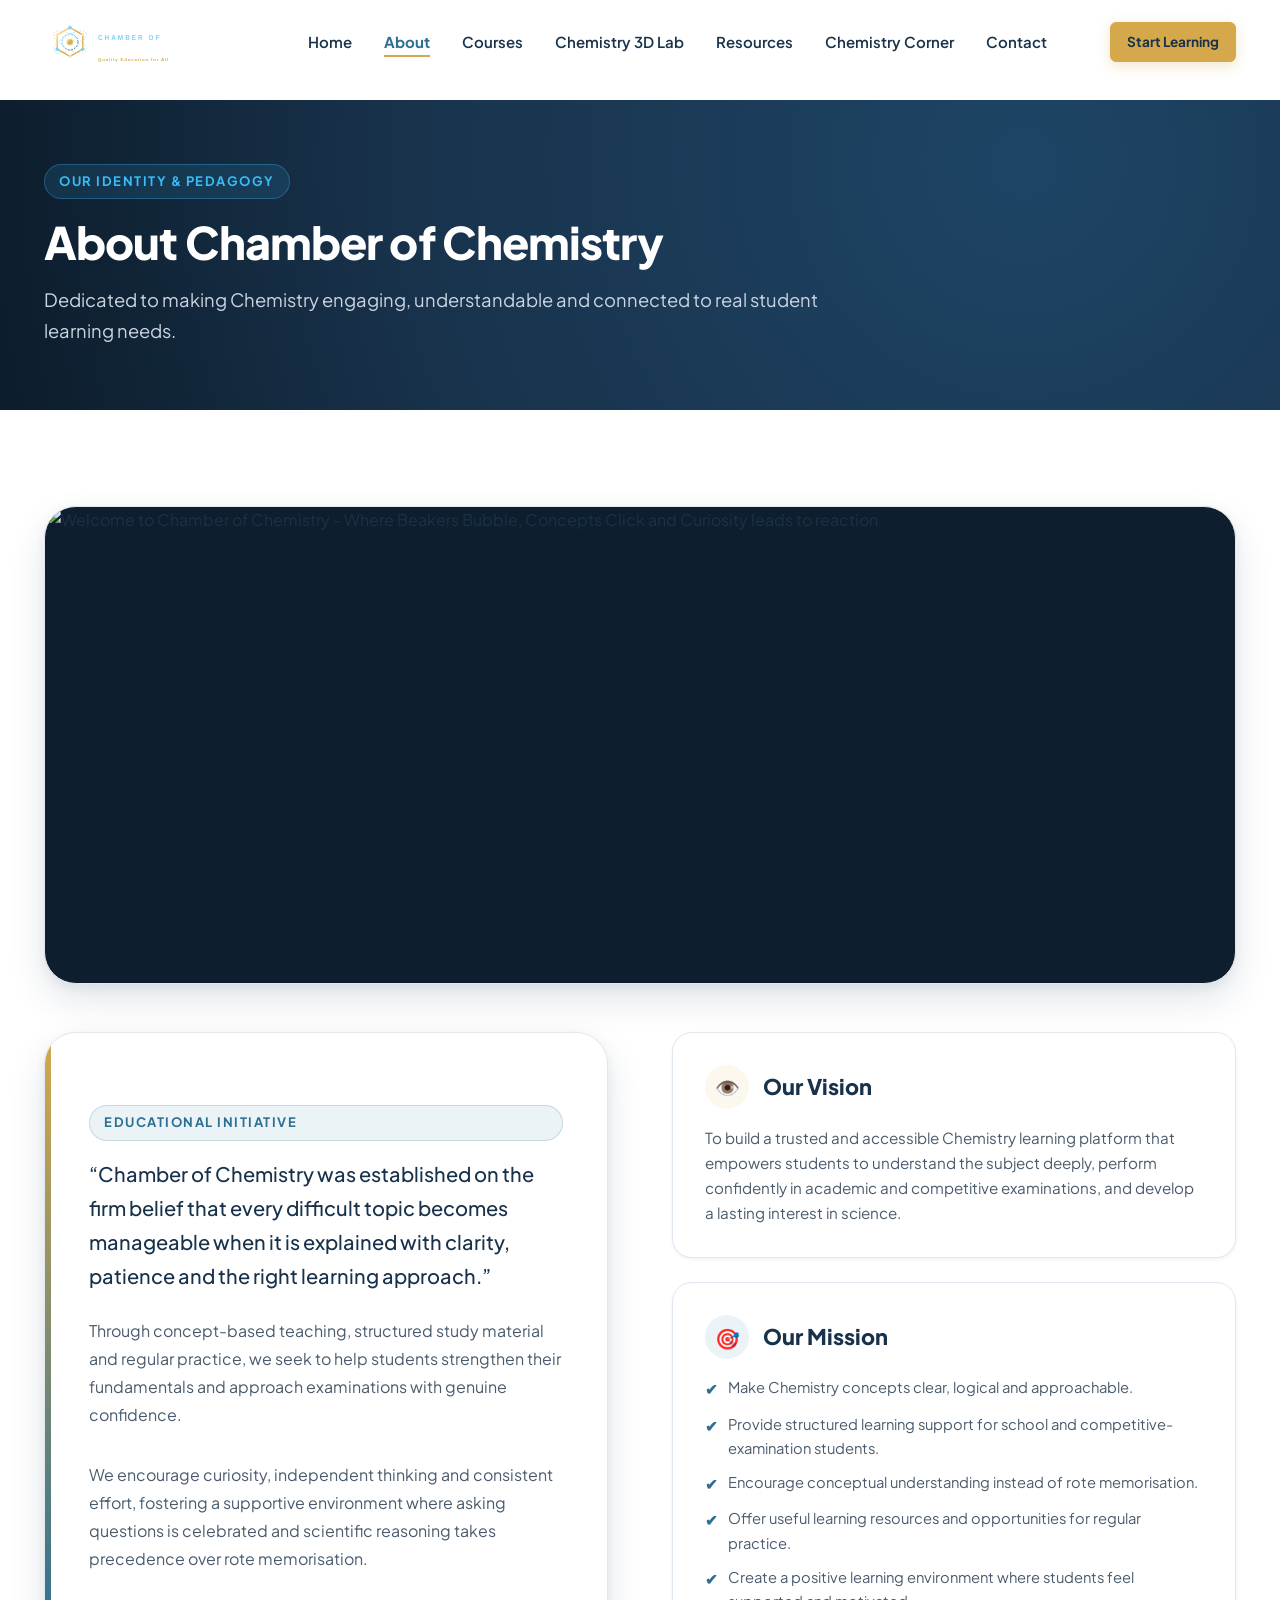
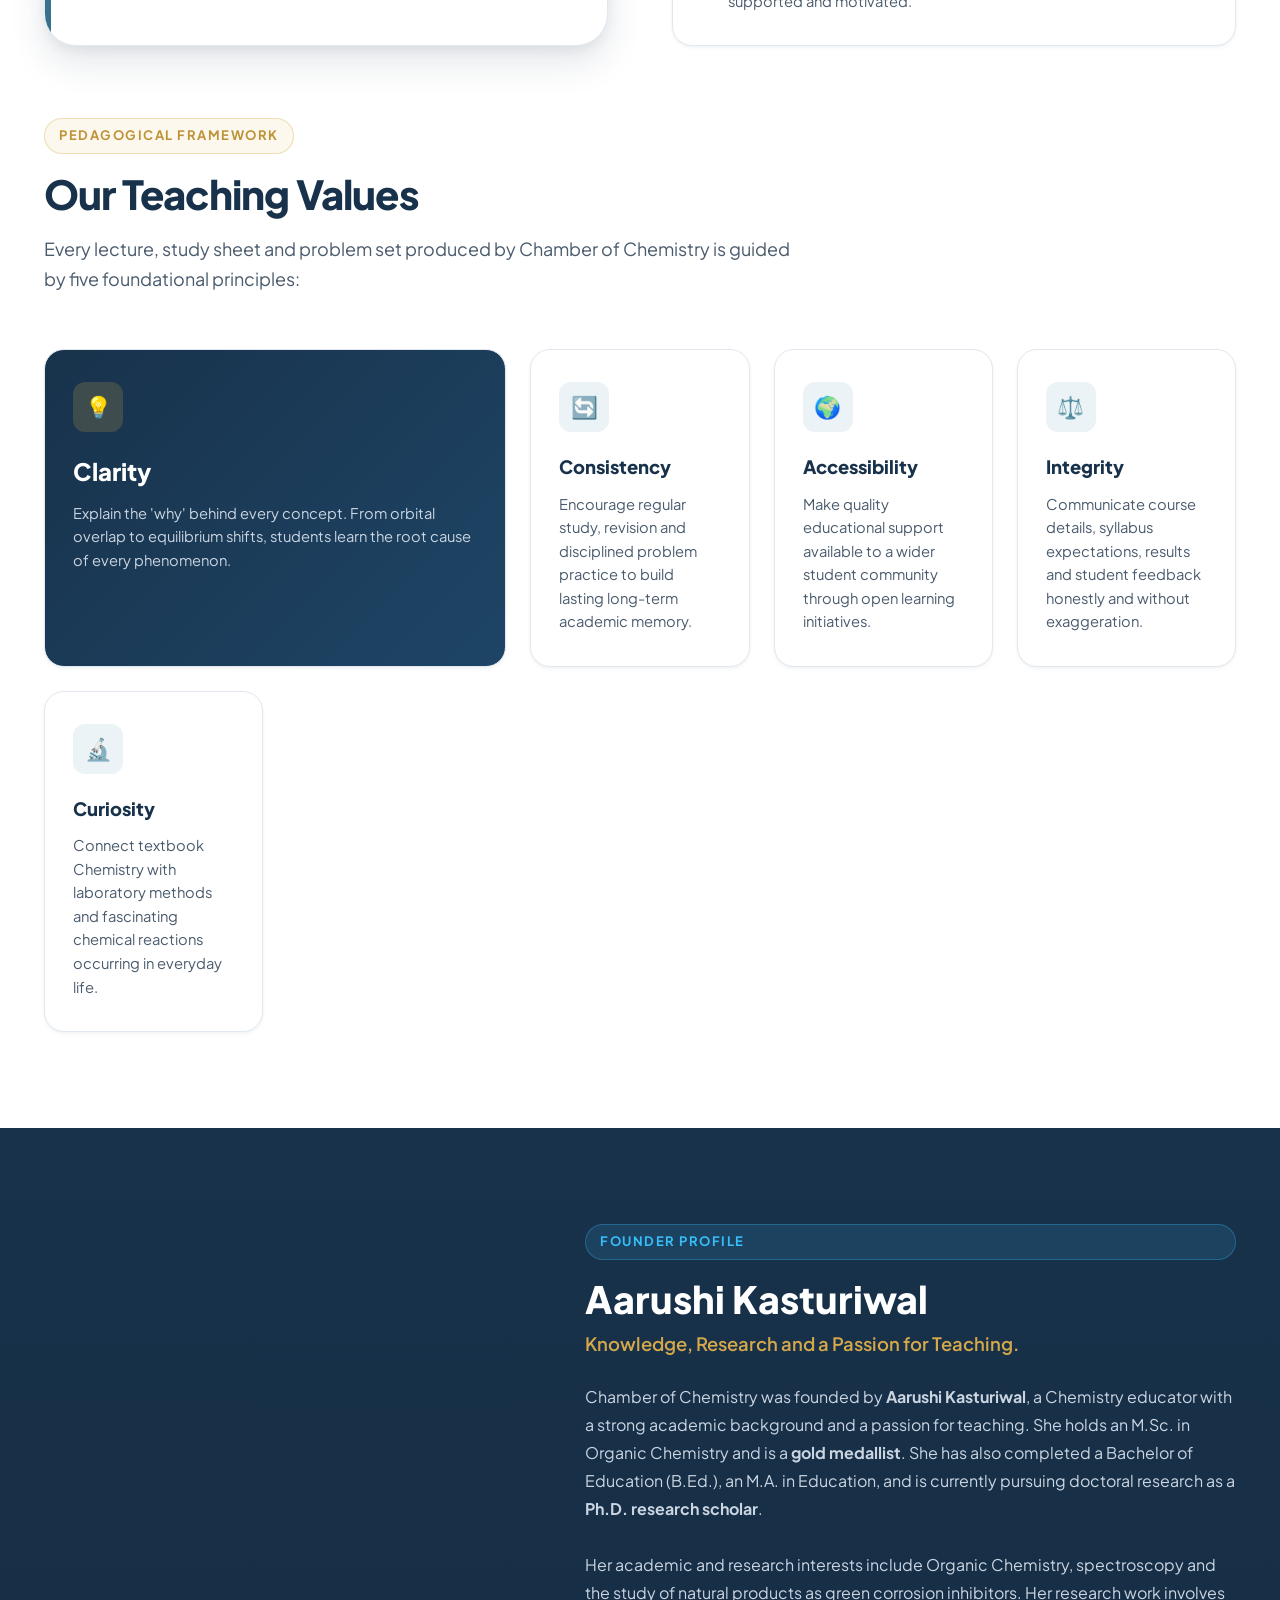
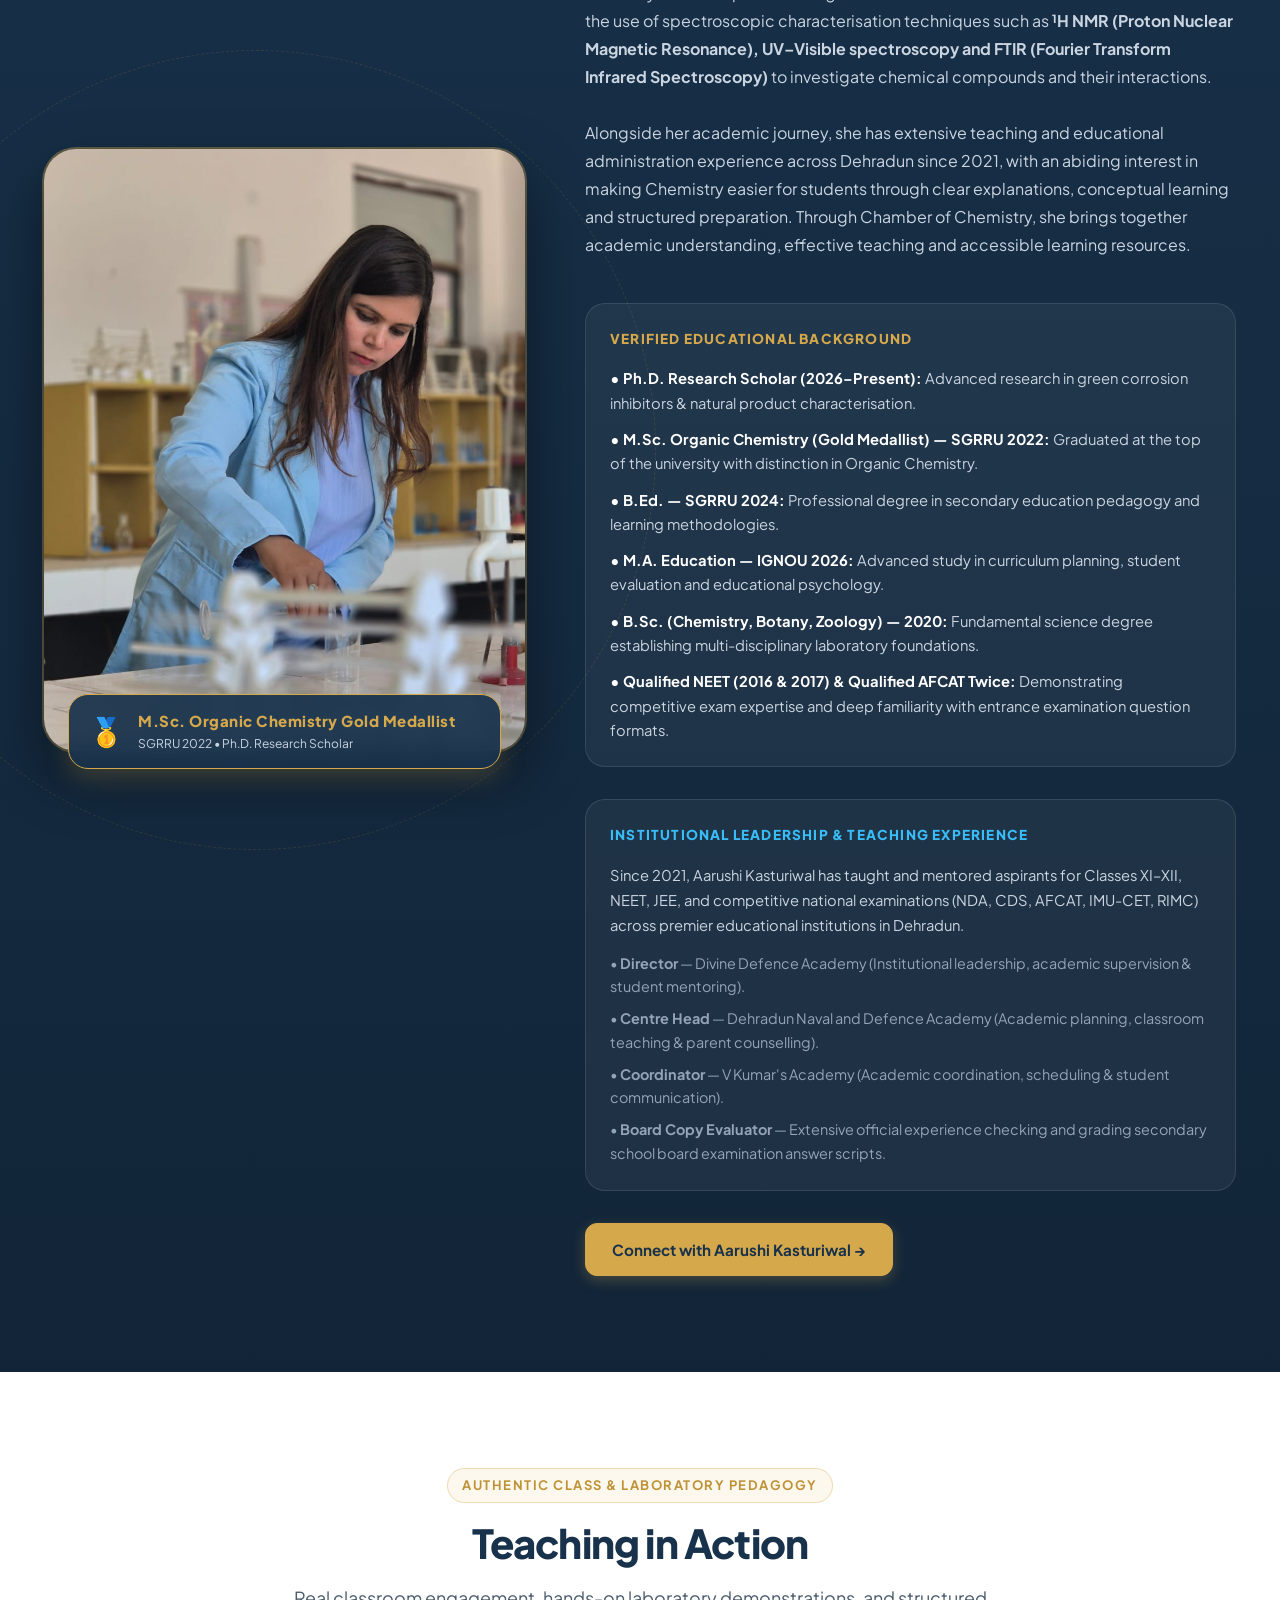
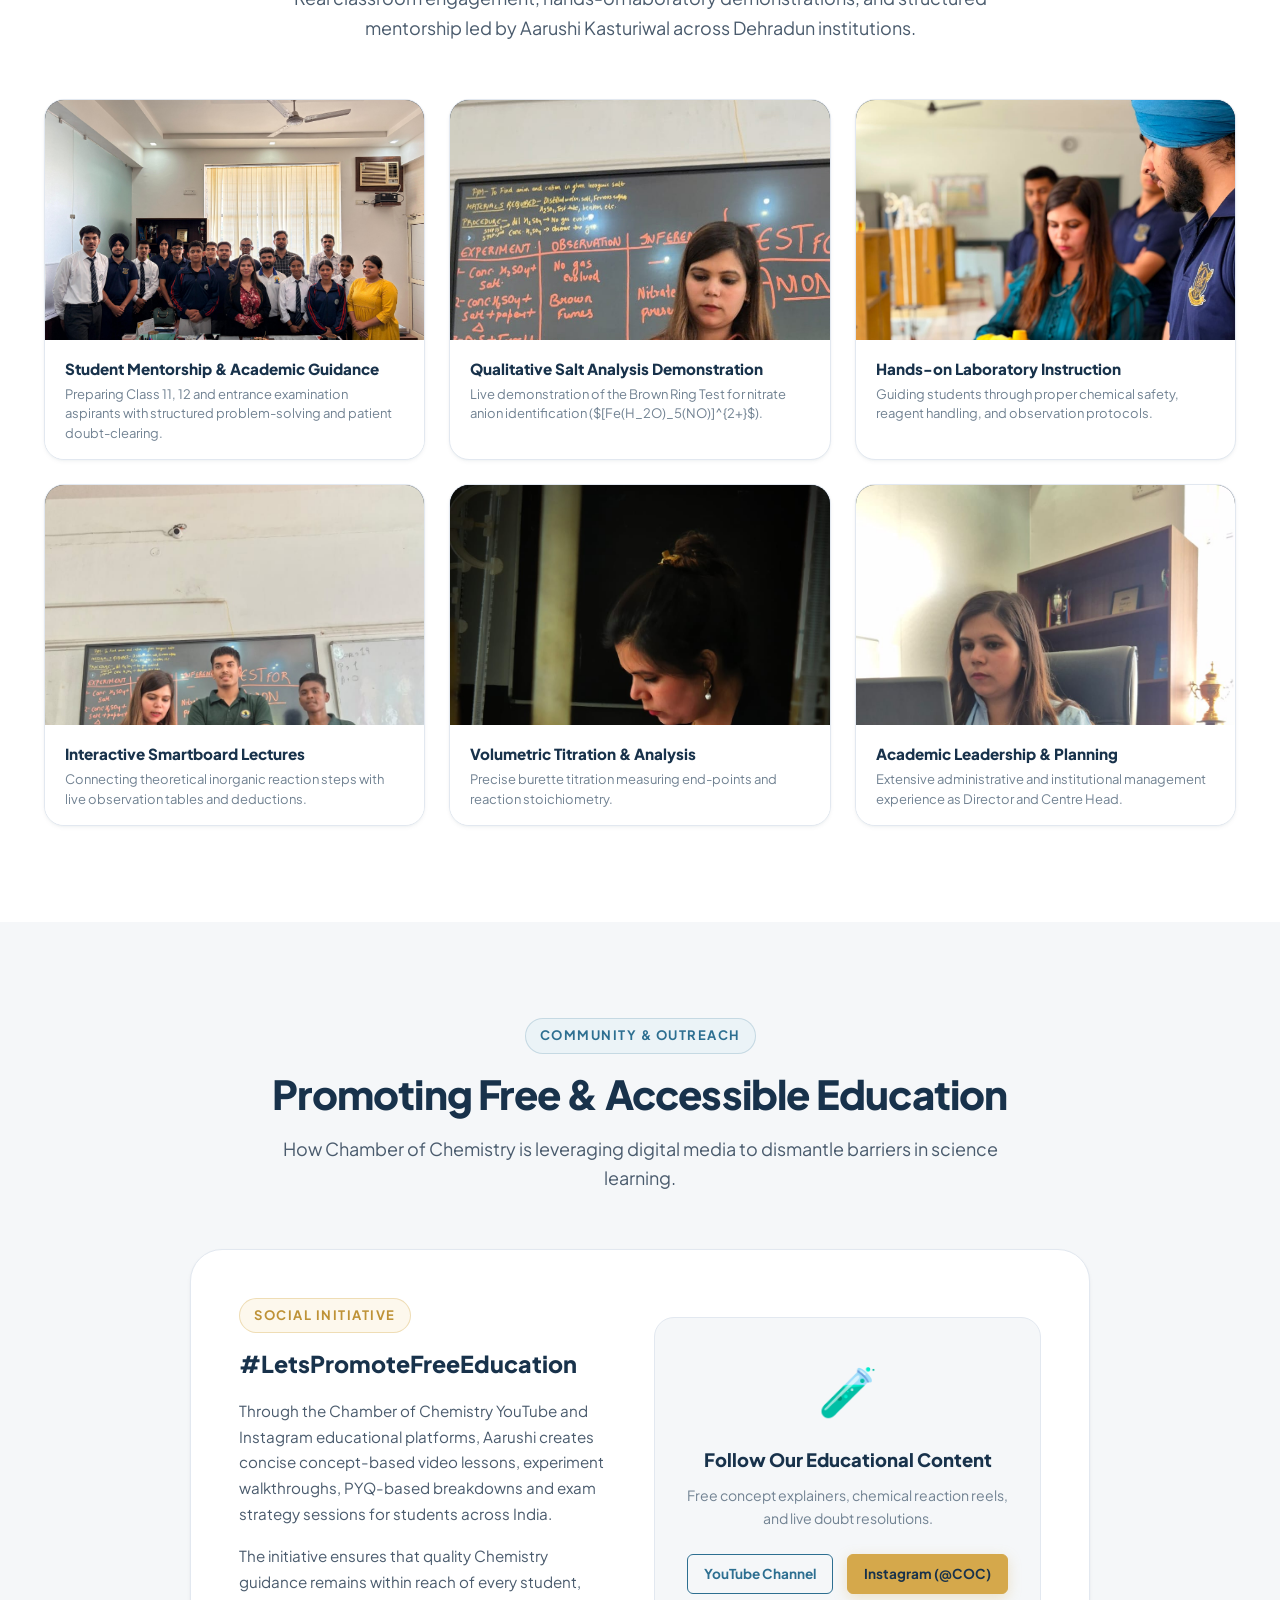
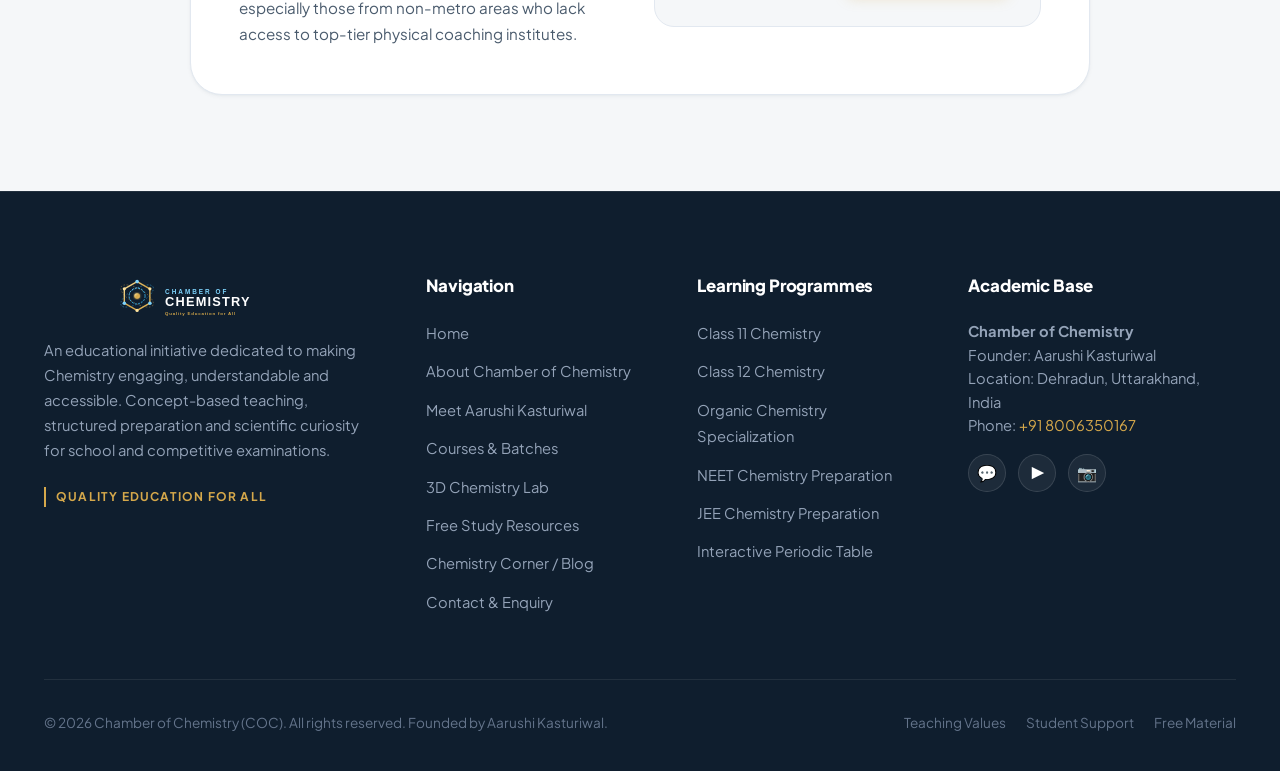
==== about.html @ 2be26e40 "Chamber of Chemistry" ====
<!DOCTYPE html>
<html lang="en">
<head>
  <meta charset="UTF-8" />
  <meta name="viewport" content="width=device-width, initial-scale=1.0" />
  
  <!-- SEO Primary Meta Tags -->
  <title>About Chamber of Chemistry &amp; Founder Aarushi Kasturiwal | Educational Mission</title>
  <meta name="title" content="About Chamber of Chemistry &amp; Founder Aarushi Kasturiwal | Educational Mission" />
  <meta name="description" content="Learn about Chamber of Chemistry, our educational mission, teaching values, and founder Aarushi Kasturiwal — M.Sc. Organic Chemistry Gold Medallist, B.Ed., and Ph.D. Research Scholar." />
  <meta name="keywords" content="About Chamber of Chemistry, Aarushi Kasturiwal, Chemistry Educator Dehradun, Gold Medallist Chemistry, Ph.D. Chemistry Researcher, Quality Education for All" />
  <meta name="author" content="Aarushi Kasturiwal, Chamber of Chemistry" />
  <link rel="canonical" href="https://chamberofchemistry.com/about.html" />

  <!-- Open Graph -->
  <meta property="og:type" content="article" />
  <meta property="og:url" content="https://chamberofchemistry.com/about.html" />
  <meta property="og:title" content="About Chamber of Chemistry &amp; Aarushi Kasturiwal" />
  <meta property="og:description" content="Discover the mission, teaching philosophy, and verified academic journey of Aarushi Kasturiwal." />
  <meta property="og:image" content="https://chamberofchemistry.com/assets/images/logo.svg" />

  <!-- Favicon -->
  <link rel="icon" type="image/svg+xml" href="assets/images/favicon.svg" />

  <!-- Stylesheets -->
  <link rel="stylesheet" href="css/style.css" />
  <link rel="stylesheet" href="css/responsive.css" />

  <!-- Structured Data Schema: Person & EducationalOrganization -->
  <script type="application/ld+json">
  {
    "@context": "https://schema.org",
    "@type": "Person",
    "name": "Aarushi Kasturiwal",
    "jobTitle": "Founder & Chemistry Educator",
    "worksFor": {
      "@type": "EducationalOrganization",
      "name": "Chamber of Chemistry"
    },
    "alumniOf": [
      {
        "@type": "CollegeOrUniversity",
        "name": "Shri Guru Ram Rai University (SGRRU)",
        "award": "Gold Medalist - M.Sc. Organic Chemistry (2022)"
      },
      {
        "@type": "CollegeOrUniversity",
        "name": "Indira Gandhi National Open University (IGNOU)",
        "award": "M.A. Education (2026)"
      }
    ],
    "hasCredential": [
      {
        "@type": "EducationalOccupationalCredential",
        "credentialCategory": "Master of Science in Organic Chemistry",
        "recognizedBy": "SGRRU"
      },
      {
        "@type": "EducationalOccupationalCredential",
        "credentialCategory": "Bachelor of Education (B.Ed.)",
        "recognizedBy": "SGRRU"
      }
    ]
  }
  </script>
</head>
<body>

  <!-- ==========================================================================
       Navigation Bar
       ========================================================================== -->
  <header class="site-header dark-mode-header scrolled" id="main-header">
    <div class="container">
      <nav class="navbar" aria-label="Main Navigation">
        <a href="index.html" class="nav-brand" aria-label="Chamber of Chemistry Home">
          <img src="assets/images/logo-light.svg" alt="Chamber of Chemistry Logo" class="nav-logo" />
        </a>

        <ul class="nav-menu" id="nav-links">
          <li><a href="index.html" class="nav-link">Home</a></li>
          <li><a href="about.html" class="nav-link active">About</a></li>
          <li><a href="courses.html" class="nav-link">Courses</a></li>
          <li><a href="chemistry-experience.html" class="nav-link">Chemistry 3D Lab</a></li>
          <li><a href="resources.html" class="nav-link">Resources</a></li>
          <li><a href="blog.html" class="nav-link">Chemistry Corner</a></li>
          <li><a href="contact.html" class="nav-link">Contact</a></li>
        </ul>

        <div class="nav-actions">
          <a href="courses.html" class="btn btn-primary btn-sm">Start Learning</a>
        </div>

        <button class="mobile-toggle" aria-label="Toggle navigation menu" aria-expanded="false">
          <span></span>
          <span></span>
          <span></span>
        </button>
      </nav>
    </div>
  </header>

  <!-- ==========================================================================
       About Header Banner
       ========================================================================== -->
  <main style="padding-top: 100px;">
    <section class="section-tight bg-navy" style="background: radial-gradient(circle at 80% 20%, #1e4566 0%, #18324B 60%, #0c1c2b 100%);">
      <div class="container">
        <div style="max-width: 800px;">
          <span class="badge-tag navy-mode">Our Identity &amp; Pedagogy</span>
          <h1 class="section-title" style="color: #FFFFFF; font-size: 2.8rem; margin-bottom: 16px;">
            About Chamber of Chemistry
          </h1>
          <p class="section-subtitle" style="color: #CBD5E1; font-size: 1.15rem;">
            Dedicated to making Chemistry engaging, understandable and connected to real student learning needs.
          </p>
        </div>
      </div>
    </section>

    <!-- ==========================================================================
         Vision, Mission & Purpose
         ========================================================================== -->
    <section class="section">
      <div class="container">
        <!-- Official Laboratory Brand Banner -->
        <div class="brand-visual-banner">
          <img 
            src="assets/images/coc-lab-welcome-clean.jpg" 
            alt="Welcome to Chamber of Chemistry - Where Beakers Bubble, Concepts Click and Curiosity leads to reaction" 
            width="1200" 
            height="480" 
            loading="lazy" 
          />
        </div>

        <div class="about-intro-grid" style="align-items: stretch; margin-bottom: 72px;">
          <!-- Left Column: Brand Vision & Editorial Statement -->
          <div class="intro-quote-card" style="display: flex; flex-direction: column; justify-content: center;">
            <span class="badge-tag" style="margin-bottom: 16px;">Educational Initiative</span>
            <p class="brand-lead-text">
              “Chamber of Chemistry was established on the firm belief that every difficult topic becomes manageable when it is explained with clarity, patience and the right learning approach.”
            </p>
            <p class="brand-body-text">
              Through concept-based teaching, structured study material and regular practice, we seek to help students strengthen their fundamentals and approach examinations with genuine confidence.
            </p>
            <p class="brand-body-text" style="margin-bottom: 0;">
              We encourage curiosity, independent thinking and consistent effort, fostering a supportive environment where asking questions is celebrated and scientific reasoning takes precedence over rote memorisation.
            </p>
          </div>

          <!-- Right Column: Vision & Mission Cards -->
          <div class="mission-vision-wrapper">
            <div class="editorial-card gold-theme">
              <div class="editorial-card-header">
                <div class="card-icon-round">👁️</div>
                <h3>Our Vision</h3>
              </div>
              <p>
                To build a trusted and accessible Chemistry learning platform that empowers students to understand the subject deeply, perform confidently in academic and competitive examinations, and develop a lasting interest in science.
              </p>
            </div>

            <div class="editorial-card">
              <div class="editorial-card-header">
                <div class="card-icon-round">🎯</div>
                <h3>Our Mission</h3>
              </div>
              <ul class="mission-list">
                <li><span class="check-bullet">✔</span> Make Chemistry concepts clear, logical and approachable.</li>
                <li><span class="check-bullet">✔</span> Provide structured learning support for school and competitive-examination students.</li>
                <li><span class="check-bullet">✔</span> Encourage conceptual understanding instead of rote memorisation.</li>
                <li><span class="check-bullet">✔</span> Offer useful learning resources and opportunities for regular practice.</li>
                <li><span class="check-bullet">✔</span> Create a positive learning environment where students feel supported and motivated.</li>
              </ul>
            </div>
          </div>
        </div>

        <!-- The 5 Core Teaching Values -->
        <div>
          <div class="section-header text-left">
            <span class="badge-tag gold">Pedagogical Framework</span>
            <h2 class="section-title">Our Teaching Values</h2>
            <p class="section-subtitle">
              Every lecture, study sheet and problem set produced by Chamber of Chemistry is guided by five foundational principles:
            </p>
          </div>

          <div class="why-grid" style="grid-template-columns: repeat(5, 1fr);">
            <div class="why-card">
              <div class="why-icon-box">💡</div>
              <h3 class="why-title">Clarity</h3>
              <p class="why-desc">Explain the 'why' behind every concept. From orbital overlap to equilibrium shifts, students learn the root cause of every phenomenon.</p>
            </div>

            <div class="why-card">
              <div class="why-icon-box">🔄</div>
              <h3 class="why-title">Consistency</h3>
              <p class="why-desc">Encourage regular study, revision and disciplined problem practice to build lasting long-term academic memory.</p>
            </div>

            <div class="why-card">
              <div class="why-icon-box">🌍</div>
              <h3 class="why-title">Accessibility</h3>
              <p class="why-desc">Make quality educational support available to a wider student community through open learning initiatives.</p>
            </div>

            <div class="why-card">
              <div class="why-icon-box">⚖️</div>
              <h3 class="why-title">Integrity</h3>
              <p class="why-desc">Communicate course details, syllabus expectations, results and student feedback honestly and without exaggeration.</p>
            </div>

            <div class="why-card">
              <div class="why-icon-box">🔬</div>
              <h3 class="why-title">Curiosity</h3>
              <p class="why-desc">Connect textbook Chemistry with laboratory methods and fascinating chemical reactions occurring in everyday life.</p>
            </div>
          </div>
        </div>
      </div>
    </section>

    <!-- ==========================================================================
         Founder Profile Section — Aarushi Kasturiwal (Full Verified Biography)
         ========================================================================== -->
    <section class="section founder-section" id="founder">
      <div class="founder-bg-orbit" aria-hidden="true"></div>

      <div class="container">
        <div class="founder-grid">
          <!-- Portrait Frame with Molecular Accents -->
          <div class="founder-photo-container">
            <div class="founder-photo-frame">
              <img 
                src="assets/images/aarushi-kasturiwal.jpg" 
                onerror="this.onerror=null; this.src='assets/images/aarushi-placeholder.svg';" 
                alt="Aarushi Kasturiwal - Chemistry Educator &amp; Research Scholar" 
                class="founder-img" 
                width="500" 
                height="600" 
              />
            </div>

            <div class="founder-floating-badge">
              <span class="badge-gold-medal" aria-hidden="true">🥇</span>
              <div>
                <div class="badge-text-primary">M.Sc. Organic Chemistry Gold Medallist</div>
                <div class="badge-text-sub">SGRRU 2022 • Ph.D. Research Scholar</div>
              </div>
            </div>
          </div>

          <!-- Academic Narrative & Verified Record -->
          <div class="founder-info">
            <span class="badge-tag navy-mode">Founder Profile</span>
            <h2 class="founder-headline">Aarushi Kasturiwal</h2>
            <div class="founder-subheading">Knowledge, Research and a Passion for Teaching.</div>

            <p class="founder-bio">
              Chamber of Chemistry was founded by <strong>Aarushi Kasturiwal</strong>, a Chemistry educator with a strong academic background and a passion for teaching. She holds an M.Sc. in Organic Chemistry and is a <strong>gold medallist</strong>. She has also completed a Bachelor of Education (B.Ed.), an M.A. in Education, and is currently pursuing doctoral research as a <strong>Ph.D. research scholar</strong>.
            </p>

            <p class="founder-bio">
              Her academic and research interests include Organic Chemistry, spectroscopy and the study of natural products as green corrosion inhibitors. Her research work involves the use of spectroscopic characterisation techniques such as <strong>¹H NMR (Proton Nuclear Magnetic Resonance), UV–Visible spectroscopy and FTIR (Fourier Transform Infrared Spectroscopy)</strong> to investigate chemical compounds and their interactions.
            </p>

            <p class="founder-bio">
              Alongside her academic journey, she has extensive teaching and educational administration experience across Dehradun since 2021, with an abiding interest in making Chemistry easier for students through clear explanations, conceptual learning and structured preparation. Through Chamber of Chemistry, she brings together academic understanding, effective teaching and accessible learning resources.
            </p>

            <!-- Verified Academic Timeline -->
            <div style="margin-top: 16px; margin-bottom: 32px; background: rgba(255, 255, 255, 0.05); border: 1px solid rgba(255, 255, 255, 0.1); border-radius: var(--radius-lg); padding: 24px;">
              <h4 style="font-size: 0.85rem; font-weight: 800; color: var(--color-warm-gold); text-transform: uppercase; letter-spacing: 1.2px; margin-bottom: 16px;">
                Verified Educational Background
              </h4>
              <ul style="display: flex; flex-direction: column; gap: 12px; font-size: 0.92rem; color: #CBD5E1;">
                <li><strong style="color: #FFF;">• Ph.D. Research Scholar (2026–Present):</strong> Advanced research in green corrosion inhibitors &amp; natural product characterisation.</li>
                <li><strong style="color: #FFF;">• M.Sc. Organic Chemistry (Gold Medallist) — SGRRU 2022:</strong> Graduated at the top of the university with distinction in Organic Chemistry.</li>
                <li><strong style="color: #FFF;">• B.Ed. — SGRRU 2024:</strong> Professional degree in secondary education pedagogy and learning methodologies.</li>
                <li><strong style="color: #FFF;">• M.A. Education — IGNOU 2026:</strong> Advanced study in curriculum planning, student evaluation and educational psychology.</li>
                <li><strong style="color: #FFF;">• B.Sc. (Chemistry, Botany, Zoology) — 2020:</strong> Fundamental science degree establishing multi-disciplinary laboratory foundations.</li>
                <li><strong style="color: #FFF;">• Qualified NEET (2016 &amp; 2017) &amp; Qualified AFCAT Twice:</strong> Demonstrating competitive exam expertise and deep familiarity with entrance examination question formats.</li>
              </ul>
            </div>

            <!-- Leadership & Teaching Experience -->
            <div style="background: rgba(255, 255, 255, 0.05); border: 1px solid rgba(255, 255, 255, 0.1); border-radius: var(--radius-lg); padding: 24px; margin-bottom: 32px;">
              <h4 style="font-size: 0.85rem; font-weight: 800; color: var(--color-cyan); text-transform: uppercase; letter-spacing: 1.2px; margin-bottom: 16px;">
                Institutional Leadership &amp; Teaching Experience
              </h4>
              <p style="font-size: 0.92rem; color: #CBD5E1; line-height: 1.7; margin-bottom: 14px;">
                Since 2021, Aarushi Kasturiwal has taught and mentored aspirants for Classes XI–XII, NEET, JEE, and competitive national examinations (NDA, CDS, AFCAT, IMU-CET, RIMC) across premier educational institutions in Dehradun.
              </p>
              <ul style="display: flex; flex-direction: column; gap: 8px; font-size: 0.9rem; color: #94A3B8;">
                <li>• <strong>Director</strong> — Divine Defence Academy (Institutional leadership, academic supervision &amp; student mentoring).</li>
                <li>• <strong>Centre Head</strong> — Dehradun Naval and Defence Academy (Academic planning, classroom teaching &amp; parent counselling).</li>
                <li>• <strong>Coordinator</strong> — V Kumar's Academy (Academic coordination, scheduling &amp; student communication).</li>
                <li>• <strong>Board Copy Evaluator</strong> — Extensive official experience checking and grading secondary school board examination answer scripts.</li>
              </ul>
            </div>

            <div>
              <a href="contact.html" class="btn btn-primary">Connect with Aarushi Kasturiwal →</a>
            </div>
          </div>
        </div>
      </div>
    </section>

    <!-- ==========================================================================
         Teaching in Action & Laboratory Pedagogy Showcase
         ========================================================================== -->
    <section class="section" id="teaching-gallery" style="background-color: #FFFFFF;">
      <div class="container">
        <div class="section-header">
          <span class="badge-tag gold">Authentic Class &amp; Laboratory Pedagogy</span>
          <h2 class="section-title">Teaching in Action</h2>
          <p class="section-subtitle">
            Real classroom engagement, hands-on laboratory demonstrations, and structured mentorship led by Aarushi Kasturiwal across Dehradun institutions.
          </p>
        </div>

        <div class="academic-gallery-grid">
          <!-- Photo 1: Mentorship with students -->
          <div class="gallery-photo-card">
            <div class="gallery-photo-img-wrap">
              <img 
                src="assets/images/aarushi-students-mentorship.jpg" 
                alt="Aarushi Kasturiwal with students, academic trophies and CBSE papers" 
                loading="lazy" 
              />
            </div>
            <div class="gallery-photo-caption">
              <h3 class="gallery-photo-title">Student Mentorship &amp; Academic Guidance</h3>
              <p class="gallery-photo-desc">Preparing Class 11, 12 and entrance examination aspirants with structured problem-solving and patient doubt-clearing.</p>
            </div>
          </div>

          <!-- Photo 2: Practical qualitative analysis -->
          <div class="gallery-photo-card">
            <div class="gallery-photo-img-wrap">
              <img 
                src="assets/images/aarushi-brown-ring-test-clean.jpg" 
                alt="Practical Chemistry: Nitrate Anion Brown Ring Test Demonstration" 
                style="object-position: center 30%;" 
                loading="lazy" 
              />
            </div>
            <div class="gallery-photo-caption">
              <h3 class="gallery-photo-title">Qualitative Salt Analysis Demonstration</h3>
              <p class="gallery-photo-desc">Live demonstration of the Brown Ring Test for nitrate anion identification ($[Fe(H_2O)_5(NO)]^{2+}$).</p>
            </div>
          </div>

          <!-- Photo 3: Laboratory Guidance -->
          <div class="gallery-photo-card">
            <div class="gallery-photo-img-wrap">
              <img 
                src="assets/images/aarushi-lab-instruction.jpg" 
                alt="Hands-on Chemistry Laboratory Reagent Guidance" 
                loading="lazy" 
              />
            </div>
            <div class="gallery-photo-caption">
              <h3 class="gallery-photo-title">Hands-on Laboratory Instruction</h3>
              <p class="gallery-photo-desc">Guiding students through proper chemical safety, reagent handling, and observation protocols.</p>
            </div>
          </div>

          <!-- Photo 4: Smartboard lecture -->
          <div class="gallery-photo-card">
            <div class="gallery-photo-img-wrap">
              <img 
                src="assets/images/aarushi-smartboard-lecture.jpg" 
                alt="Digital Interactive Smartboard Chemistry Class" 
                style="object-position: center 40%;" 
                loading="lazy" 
              />
            </div>
            <div class="gallery-photo-caption">
              <h3 class="gallery-photo-title">Interactive Smartboard Lectures</h3>
              <p class="gallery-photo-desc">Connecting theoretical inorganic reaction steps with live observation tables and deductions.</p>
            </div>
          </div>

          <!-- Photo 5: Quantitative Titration -->
          <div class="gallery-photo-card">
            <div class="gallery-photo-img-wrap">
              <img 
                src="assets/images/aarushi-titration-research.jpg" 
                alt="Volumetric Titration and Analytical Chemistry" 
                style="object-position: center 15%;" 
                loading="lazy" 
              />
            </div>
            <div class="gallery-photo-caption">
              <h3 class="gallery-photo-title">Volumetric Titration &amp; Analysis</h3>
              <p class="gallery-photo-desc">Precise burette titration measuring end-points and reaction stoichiometry.</p>
            </div>
          </div>

          <!-- Photo 6: Academic Direction -->
          <div class="gallery-photo-card">
            <div class="gallery-photo-img-wrap">
              <img 
                src="assets/images/aarushi-director-desk.jpg" 
                alt="Academic Administration and Curriculum Planning Desk" 
                style="object-position: center 20%;" 
                loading="lazy" 
              />
            </div>
            <div class="gallery-photo-caption">
              <h3 class="gallery-photo-title">Academic Leadership &amp; Planning</h3>
              <p class="gallery-photo-desc">Extensive administrative and institutional management experience as Director and Centre Head.</p>
            </div>
          </div>
        </div>
      </div>
    </section>

    <!-- ==========================================================================
         Educational Outreach & "Quality Education for All"
         ========================================================================== -->
    <section class="section bg-soft">
      <div class="container">
        <div class="section-header">
          <span class="badge-tag">Community &amp; Outreach</span>
          <h2 class="section-title">Promoting Free &amp; Accessible Education</h2>
          <p class="section-subtitle">
            How Chamber of Chemistry is leveraging digital media to dismantle barriers in science learning.
          </p>
        </div>

        <div style="max-width: 900px; margin: 0 auto; background: var(--color-white); border-radius: var(--radius-xl); padding: 48px; border: 1px solid var(--border-light); box-shadow: var(--shadow-sm);">
          <div style="display: grid; grid-template-columns: 1fr 1fr; gap: 36px; align-items: center;">
            <div>
              <span class="badge-tag gold" style="margin-bottom: 12px;">Social Initiative</span>
              <h3 style="font-size: 1.45rem; font-weight: 800; color: var(--color-navy); margin-bottom: 14px;">
                #LetsPromoteFreeEducation
              </h3>
              <p style="font-size: 0.95rem; color: var(--text-secondary); line-height: 1.7; margin-bottom: 16px;">
                Through the Chamber of Chemistry YouTube and Instagram educational platforms, Aarushi creates concise concept-based video lessons, experiment walkthroughs, PYQ-based breakdowns and exam strategy sessions for students across India.
              </p>
              <p style="font-size: 0.95rem; color: var(--text-secondary); line-height: 1.7;">
                The initiative ensures that quality Chemistry guidance remains within reach of every student, especially those from non-metro areas who lack access to top-tier physical coaching institutes.
              </p>
            </div>

            <div style="background: var(--color-soft-grey); border-radius: var(--radius-lg); padding: 32px; border: 1px solid var(--border-light); text-align: center;">
              <div style="font-size: 3rem; margin-bottom: 16px;">🧪</div>
              <h4 style="font-size: 1.15rem; font-weight: 800; color: var(--color-navy); margin-bottom: 8px;">
                Follow Our Educational Content
              </h4>
              <p style="font-size: 0.88rem; color: var(--text-muted); margin-bottom: 24px;">
                Free concept explainers, chemical reaction reels, and live doubt resolutions.
              </p>
              <div style="display: flex; justify-content: center; gap: 14px;">
                <a href="https://www.youtube.com" class="btn btn-outline-blue btn-sm" target="_blank" rel="noopener noreferrer">YouTube Channel</a>
                <a href="https://www.instagram.com" class="btn btn-primary btn-sm" target="_blank" rel="noopener noreferrer">Instagram (@COC)</a>
              </div>
            </div>
          </div>
        </div>
      </div>
    </section>
  </main>

  <!-- ==========================================================================
       Site Footer
       ========================================================================== -->
  <footer class="site-footer">
    <div class="container">
      <div class="footer-top-grid">
        <div class="footer-brand-col">
          <img src="assets/images/logo-light.svg" alt="Chamber of Chemistry" class="footer-logo" />
          <p class="footer-brand-desc">
            An educational initiative dedicated to making Chemistry engaging, understandable and accessible. Concept-based teaching, structured preparation and scientific curiosity for school and competitive examinations.
          </p>
          <div class="footer-tagline-badge">
            Quality Education for All
          </div>
        </div>

        <div class="footer-col">
          <h4>Navigation</h4>
          <ul class="footer-links-list">
            <li><a href="index.html">Home</a></li>
            <li><a href="about.html">About Chamber of Chemistry</a></li>
            <li><a href="about.html#founder">Meet Aarushi Kasturiwal</a></li>
            <li><a href="courses.html">Courses &amp; Batches</a></li>
            <li><a href="chemistry-experience.html">3D Chemistry Lab</a></li>
            <li><a href="resources.html">Free Study Resources</a></li>
            <li><a href="blog.html">Chemistry Corner / Blog</a></li>
            <li><a href="contact.html">Contact &amp; Enquiry</a></li>
          </ul>
        </div>

        <div class="footer-col">
          <h4>Learning Programmes</h4>
          <ul class="footer-links-list">
            <li><a href="courses.html#class-11">Class 11 Chemistry</a></li>
            <li><a href="courses.html#class-12">Class 12 Chemistry</a></li>
            <li><a href="courses.html#organic">Organic Chemistry Specialization</a></li>
            <li><a href="courses.html#neet">NEET Chemistry Preparation</a></li>
            <li><a href="courses.html#jee">JEE Chemistry Preparation</a></li>
            <li><a href="chemistry-experience.html#periodic-table">Interactive Periodic Table</a></li>
          </ul>
        </div>

        <div class="footer-col">
          <h4>Academic Base</h4>
          <p style="font-size: 0.92rem; color: #94A3B8; margin-bottom: 16px; line-height: 1.6;">
            <strong>Chamber of Chemistry</strong><br />
            Founder: Aarushi Kasturiwal<br />
            Location: Dehradun, Uttarakhand, India<br />
            Phone: <a href="tel:+918006350167" style="color: var(--color-warm-gold);">+91 8006350167</a>
          </p>
          <div class="social-links-row">
            <a href="https://wa.me/918006350167" class="social-btn" target="_blank" rel="noopener noreferrer" aria-label="WhatsApp Contact">
              💬
            </a>
            <a href="https://www.youtube.com" class="social-btn" target="_blank" rel="noopener noreferrer" aria-label="Chamber of Chemistry YouTube">
              ▶
            </a>
            <a href="https://www.instagram.com" class="social-btn" target="_blank" rel="noopener noreferrer" aria-label="Chamber of Chemistry Instagram">
              📷
            </a>
          </div>
        </div>
      </div>

      <div class="footer-bottom-bar">
        <div>
          &copy; 2026 Chamber of Chemistry (COC). All rights reserved. Founded by Aarushi Kasturiwal.
        </div>
        <div class="footer-legal-links">
          <a href="about.html">Teaching Values</a>
          <a href="contact.html">Student Support</a>
          <a href="resources.html">Free Material</a>
        </div>
      </div>
    </div>
  </footer>

  <!-- Scripts -->
  <script src="js/main.js"></script>
</body>
</html>
---- css/style.css ----
/* ==========================================================================
   CHAMBER OF CHEMISTRY (COC) — OFFICIAL DESIGN SYSTEM
   Brand Palette:
     - Deep Navy: #18324B
     - Academic Blue: #2D6F91
     - Soft Grey: #F5F7F9
     - Warm Gold: #D5A84B
     - White: #FFFFFF
   Typography: Plus Jakarta Sans / Inter / System UI
   ========================================================================== */

@import url('https://fonts.googleapis.com/css2?family=Plus+Jakarta+Sans:ital,wght@0,300;0,400;0,500;0,600;0,700;0,800;1,400&family=JetBrains+Mono:wght@400;500;600&display=swap');

:root {
  /* Primary Brand Colours */
  --color-navy: #18324B;
  --color-navy-dark: #0F1E2E;
  --color-navy-surface: #1E3D5B;
  --color-academic-blue: #2D6F91;
  --color-academic-blue-dark: #1F526D;
  --color-academic-blue-light: #EBF3F7;
  --color-soft-grey: #F5F7F9;
  --color-warm-gold: #D5A84B;
  --color-warm-gold-hover: #BE9237;
  --color-warm-gold-light: #FDF8ED;
  --color-cyan: #38BDF8;
  --color-cyan-glow: rgba(56, 189, 248, 0.25);
  --color-white: #FFFFFF;

  /* Neutrals & Text */
  --text-primary: #18324B;
  --text-secondary: #4A5B6D;
  --text-muted: #718292;
  --text-light: #F8FAFC;
  --text-white: #FFFFFF;
  --border-light: #E2E8F0;
  --border-subtle: rgba(226, 232, 240, 0.8);
  --border-gold: rgba(213, 168, 75, 0.35);

  /* Elevation Shadows */
  --shadow-sm: 0 2px 4px rgba(24, 50, 75, 0.04), 0 1px 2px rgba(24, 50, 75, 0.03);
  --shadow-md: 0 6px 16px rgba(24, 50, 75, 0.08), 0 2px 6px rgba(24, 50, 75, 0.04);
  --shadow-lg: 0 16px 36px rgba(24, 50, 75, 0.12), 0 4px 12px rgba(24, 50, 75, 0.06);
  --shadow-gold: 0 8px 24px rgba(213, 168, 75, 0.25);
  --shadow-blue: 0 8px 24px rgba(45, 111, 145, 0.25);

  /* Glassmorphism */
  --glass-bg: rgba(255, 255, 255, 0.82);
  --glass-border: rgba(255, 255, 255, 0.6);
  --glass-blur: blur(14px);
  --glass-navy: rgba(24, 50, 75, 0.85);

  /* Typography Scale */
  --font-main: 'Plus Jakarta Sans', -apple-system, BlinkMacSystemFont, 'Segoe UI', Roboto, sans-serif;
  --font-mono: 'JetBrains Mono', monospace;

  /* Radii */
  --radius-sm: 6px;
  --radius-md: 12px;
  --radius-lg: 20px;
  --radius-xl: 32px;
  --radius-full: 9999px;

  /* Transitions */
  --transition-fast: 0.18s cubic-bezier(0.16, 1, 0.3, 1);
  --transition-normal: 0.3s cubic-bezier(0.16, 1, 0.3, 1);
  --transition-slow: 0.6s cubic-bezier(0.16, 1, 0.3, 1);

  /* Container */
  --container-max: 1240px;
  --container-padding: 24px;
}

/* ==========================================================================
   Base & Reset
   ========================================================================== */
*, *::before, *::after {
  box-sizing: border-box;
  margin: 0;
  padding: 0;
}

html {
  font-size: 16px;
  scroll-behavior: smooth;
  -webkit-font-smoothing: antialiased;
  -moz-osx-font-smoothing: grayscale;
}

body {
  font-family: var(--font-main);
  background-color: var(--color-white);
  color: var(--text-primary);
  line-height: 1.65;
  overflow-x: hidden;
  position: relative;
}

img, svg {
  display: block;
  max-width: 100%;
}

a {
  color: inherit;
  text-decoration: none;
  transition: color var(--transition-fast);
}

button, input, textarea, select {
  font: inherit;
  color: inherit;
}

button {
  cursor: pointer;
  border: none;
  background: none;
}

ul, ol {
  list-style: none;
}

/* Accessible hidden text */
.sr-only {
  position: absolute;
  width: 1px;
  height: 1px;
  padding: 0;
  margin: -1px;
  overflow: hidden;
  clip: rect(0, 0, 0, 0);
  white-space: nowrap;
  border: 0;
}

/* ==========================================================================
   Layout Containers & Utilities
   ========================================================================== */
.container {
  width: 100%;
  max-width: var(--container-max);
  margin-left: auto;
  margin-right: auto;
  padding-left: var(--container-padding);
  padding-right: var(--container-padding);
}

.section {
  padding: 96px 0;
  position: relative;
}

.section-tight {
  padding: 64px 0;
}

.bg-soft {
  background-color: var(--color-soft-grey);
}

.bg-navy {
  background-color: var(--color-navy);
  color: var(--text-white);
}

.bg-navy-dark {
  background-color: var(--color-navy-dark);
  color: var(--text-white);
}

/* Section Header Typography */
.section-header {
  text-align: center;
  max-width: 760px;
  margin: 0 auto 56px auto;
}

.section-header.text-left {
  text-align: left;
  margin-left: 0;
}

.badge-tag {
  display: inline-flex;
  align-items: center;
  gap: 8px;
  padding: 6px 14px;
  border-radius: var(--radius-full);
  font-size: 0.8125rem;
  font-weight: 700;
  text-transform: uppercase;
  letter-spacing: 1.5px;
  margin-bottom: 16px;
  background-color: var(--color-academic-blue-light);
  color: var(--color-academic-blue);
  border: 1px solid rgba(45, 111, 145, 0.2);
}

.badge-tag.gold {
  background-color: var(--color-warm-gold-light);
  color: var(--color-warm-gold-hover);
  border-color: rgba(213, 168, 75, 0.35);
}

.badge-tag.navy-mode {
  background-color: rgba(56, 189, 248, 0.12);
  color: var(--color-cyan);
  border-color: rgba(56, 189, 248, 0.3);
}

.section-title {
  font-size: 2.5rem;
  font-weight: 800;
  line-height: 1.2;
  letter-spacing: -0.02em;
  color: var(--color-navy);
  margin-bottom: 16px;
}

.bg-navy .section-title,
.bg-navy-dark .section-title {
  color: var(--color-white);
}

.section-subtitle {
  font-size: 1.125rem;
  color: var(--text-secondary);
  line-height: 1.65;
}

.bg-navy .section-subtitle,
.bg-navy-dark .section-subtitle {
  color: #CBD5E1;
}

/* ==========================================================================
   Buttons
   ========================================================================== */
.btn {
  display: inline-flex;
  align-items: center;
  justify-content: center;
  gap: 10px;
  padding: 13px 26px;
  font-size: 0.95rem;
  font-weight: 700;
  border-radius: var(--radius-md);
  transition: all var(--transition-normal);
  text-align: center;
  cursor: pointer;
  white-space: nowrap;
}

.btn-primary {
  background-color: var(--color-warm-gold);
  color: var(--color-navy);
  border: 1px solid var(--color-warm-gold);
  box-shadow: 0 4px 14px rgba(213, 168, 75, 0.28);
}

.btn-primary:hover {
  background-color: var(--color-warm-gold-hover);
  border-color: var(--color-warm-gold-hover);
  color: #0F1E2E;
  transform: translateY(-2px);
  box-shadow: 0 6px 20px rgba(213, 168, 75, 0.38);
}

.btn-secondary {
  background-color: transparent;
  color: var(--color-white);
  border: 1.5px solid rgba(255, 255, 255, 0.35);
}

.btn-secondary:hover {
  background-color: rgba(255, 255, 255, 0.1);
  border-color: var(--color-white);
  transform: translateY(-2px);
}

.btn-outline-blue {
  background-color: transparent;
  color: var(--color-academic-blue);
  border: 1.5px solid var(--color-academic-blue);
}

.btn-outline-blue:hover {
  background-color: var(--color-academic-blue);
  color: var(--color-white);
  transform: translateY(-2px);
  box-shadow: var(--shadow-blue);
}

.btn-navy {
  background-color: var(--color-navy);
  color: var(--color-white);
  border: 1px solid var(--color-navy);
}

.btn-navy:hover {
  background-color: var(--color-academic-blue);
  border-color: var(--color-academic-blue);
  transform: translateY(-2px);
  box-shadow: var(--shadow-md);
}

.btn-sm {
  padding: 8px 16px;
  font-size: 0.85rem;
  border-radius: var(--radius-sm);
}

.btn-lg {
  padding: 16px 34px;
  font-size: 1.05rem;
  border-radius: var(--radius-md);
}

/* ==========================================================================
   Navigation Bar
   ========================================================================== */
.site-header {
  position: fixed;
  top: 0;
  left: 0;
  width: 100%;
  z-index: 1000;
  transition: all var(--transition-normal);
  background: transparent;
}

.site-header.scrolled {
  background: var(--glass-bg);
  backdrop-filter: var(--glass-blur);
  -webkit-backdrop-filter: var(--glass-blur);
  border-bottom: 1px solid var(--border-light);
  box-shadow: var(--shadow-sm);
}

.site-header.dark-mode-header.scrolled {
  background: rgba(24, 50, 75, 0.92);
  border-bottom: 1px solid rgba(255, 255, 255, 0.1);
}

.navbar {
  display: flex;
  align-items: center;
  justify-content: space-between;
  height: 84px;
  transition: height var(--transition-fast);
}

.site-header.scrolled .navbar {
  height: 72px;
}

.nav-brand {
  display: flex;
  align-items: center;
  text-decoration: none;
}

.nav-logo {
  height: 48px;
  width: auto;
  transition: transform var(--transition-fast);
}

.nav-brand:hover .nav-logo {
  transform: scale(1.02);
}

.nav-menu {
  display: flex;
  align-items: center;
  gap: 32px;
}

.nav-link {
  font-size: 0.9375rem;
  font-weight: 600;
  color: var(--color-navy);
  position: relative;
  padding: 6px 0;
  transition: color var(--transition-fast);
}

/* When header is over dark hero, links are white initially */
.header-hero-dark:not(.scrolled) .nav-link {
  color: #E2E8F0;
}

.nav-link:hover {
  color: var(--color-academic-blue);
}

.header-hero-dark:not(.scrolled) .nav-link:hover {
  color: var(--color-warm-gold);
}

.nav-link.active {
  color: var(--color-academic-blue);
  font-weight: 700;
}

.header-hero-dark:not(.scrolled) .nav-link.active {
  color: var(--color-warm-gold);
}

.nav-link::after {
  content: '';
  position: absolute;
  bottom: 0;
  left: 0;
  width: 0%;
  height: 2px;
  background-color: var(--color-warm-gold);
  transition: width var(--transition-fast);
}

.nav-link:hover::after,
.nav-link.active::after {
  width: 100%;
}

.nav-actions {
  display: flex;
  align-items: center;
  gap: 16px;
}

/* Mobile Toggle Hamburger */
.mobile-toggle {
  display: none;
  flex-direction: column;
  justify-content: space-between;
  width: 28px;
  height: 20px;
  background: transparent;
  border: none;
  cursor: pointer;
  z-index: 1100;
}

.mobile-toggle span {
  display: block;
  height: 2.5px;
  width: 100%;
  background-color: var(--color-navy);
  border-radius: 4px;
  transition: all var(--transition-fast);
}

.header-hero-dark:not(.scrolled) .mobile-toggle span {
  background-color: var(--color-white);
}

.mobile-toggle.active span:nth-child(1) {
  transform: translateY(8.5px) rotate(45deg);
}

.mobile-toggle.active span:nth-child(2) {
  opacity: 0;
}

.mobile-toggle.active span:nth-child(3) {
  transform: translateY(-8.5px) rotate(-45deg);
}

/* ==========================================================================
   Hero Section with 3D Simulation
   ========================================================================== */
.hero {
  position: relative;
  background: radial-gradient(circle at 75% 30%, #1e4566 0%, #18324b 45%, #0d1e2e 100%);
  color: var(--color-white);
  padding: 160px 0 100px 0;
  overflow: hidden;
  min-height: 92vh;
  display: flex;
  align-items: center;
}

.hero-bg-grid {
  position: absolute;
  inset: 0;
  background-image: 
    linear-gradient(rgba(56, 189, 248, 0.05) 1px, transparent 1px),
    linear-gradient(90deg, rgba(56, 189, 248, 0.05) 1px, transparent 1px);
  background-size: 40px 40px;
  opacity: 0.6;
  pointer-events: none;
}

.hero-glow-orbit {
  position: absolute;
  width: 600px;
  height: 600px;
  border-radius: 50%;
  background: radial-gradient(circle, rgba(56, 189, 248, 0.15) 0%, rgba(213, 168, 75, 0.08) 50%, transparent 70%);
  top: 15%;
  right: 5%;
  filter: blur(40px);
  pointer-events: none;
  animation: pulseGlow 10s ease-in-out infinite alternate;
}

@keyframes pulseGlow {
  0% { transform: scale(0.9) translate(0, 0); opacity: 0.5; }
  100% { transform: scale(1.15) translate(20px, -20px); opacity: 0.85; }
}

.hero-grid {
  display: grid;
  grid-template-columns: 1.15fr 0.85fr;
  gap: 48px;
  align-items: center;
  position: relative;
  z-index: 2;
}

.hero-content {
  max-width: 650px;
}

.hero-badge {
  display: inline-flex;
  align-items: center;
  gap: 10px;
  padding: 8px 18px;
  border-radius: var(--radius-full);
  background: rgba(255, 255, 255, 0.08);
  border: 1px solid rgba(213, 168, 75, 0.4);
  font-size: 0.875rem;
  font-weight: 600;
  color: var(--color-warm-gold);
  margin-bottom: 24px;
  backdrop-filter: blur(8px);
}

.hero-badge .pulse-dot {
  width: 8px;
  height: 8px;
  border-radius: 50%;
  background-color: var(--color-cyan);
  box-shadow: 0 0 10px var(--color-cyan);
  animation: dotBlink 2s infinite ease-in-out;
}

@keyframes dotBlink {
  0%, 100% { opacity: 0.4; transform: scale(0.8); }
  50% { opacity: 1; transform: scale(1.2); }
}

.hero-title {
  font-size: 3.5rem;
  font-weight: 800;
  line-height: 1.12;
  letter-spacing: -0.025em;
  color: var(--color-white);
  margin-bottom: 22px;
}

.hero-title .highlight-gold {
  color: var(--color-warm-gold);
  background: linear-gradient(135deg, #FFE49E 0%, #D5A84B 100%);
  -webkit-background-clip: text;
  -webkit-text-fill-color: transparent;
}

.hero-subtitle {
  font-size: 1.2rem;
  color: #CBD5E1;
  line-height: 1.7;
  margin-bottom: 36px;
  font-weight: 400;
}

.hero-cta-group {
  display: flex;
  align-items: center;
  gap: 18px;
  flex-wrap: wrap;
  margin-bottom: 48px;
}

.hero-metrics {
  display: grid;
  grid-template-columns: repeat(3, 1fr);
  gap: 20px;
  padding-top: 32px;
  border-top: 1px solid rgba(255, 255, 255, 0.12);
}

.metric-item {
  display: flex;
  flex-direction: column;
}

.metric-value {
  font-size: 1.5rem;
  font-weight: 800;
  color: var(--color-warm-gold);
  line-height: 1.2;
}

.metric-label {
  font-size: 0.8125rem;
  color: #94A3B8;
  margin-top: 4px;
}

/* 3D Chemistry Visual Container */
.hero-visual {
  position: relative;
  width: 100%;
  height: 480px;
  display: flex;
  align-items: center;
  justify-content: center;
}

.hero-canvas-wrap {
  width: 100%;
  height: 100%;
  position: relative;
  border-radius: var(--radius-xl);
  background: radial-gradient(circle at center, rgba(45, 111, 145, 0.25) 0%, rgba(24, 50, 75, 0.1) 70%, transparent 100%);
  border: 1px solid rgba(56, 189, 248, 0.2);
  box-shadow: 0 20px 50px rgba(0, 0, 0, 0.35);
  overflow: hidden;
}

#hero-chemistry-canvas {
  width: 100%;
  height: 100%;
  display: block;
  cursor: grab;
}

#hero-chemistry-canvas:active {
  cursor: grabbing;
}

.canvas-controls-overlay {
  position: absolute;
  bottom: 16px;
  left: 16px;
  right: 16px;
  display: flex;
  justify-content: space-between;
  align-items: center;
  pointer-events: none;
}

.canvas-hint {
  font-size: 0.75rem;
  color: #94A3B8;
  background: rgba(15, 30, 46, 0.75);
  padding: 6px 12px;
  border-radius: var(--radius-full);
  border: 1px solid rgba(255, 255, 255, 0.1);
  backdrop-filter: blur(8px);
}

.canvas-toggle-btn {
  pointer-events: auto;
  font-size: 0.75rem;
  font-weight: 600;
  color: var(--color-cyan);
  background: rgba(15, 30, 46, 0.8);
  border: 1px solid rgba(56, 189, 248, 0.3);
  padding: 6px 14px;
  border-radius: var(--radius-full);
  transition: all var(--transition-fast);
}

.canvas-toggle-btn:hover {
  background: rgba(56, 189, 248, 0.2);
  color: var(--color-white);
}

/* Floating Molecule Badges in Hero */
.floating-molecule-pill {
  position: absolute;
  background: rgba(24, 50, 75, 0.85);
  border: 1px solid rgba(213, 168, 75, 0.4);
  padding: 8px 16px;
  border-radius: var(--radius-full);
  display: flex;
  align-items: center;
  gap: 10px;
  font-size: 0.8125rem;
  font-weight: 600;
  color: var(--color-white);
  box-shadow: 0 8px 24px rgba(0, 0, 0, 0.3);
  backdrop-filter: blur(10px);
  z-index: 3;
  animation: floatDrift 6s ease-in-out infinite alternate;
}

.floating-pill-1 {
  top: 10%;
  left: -20px;
  animation-delay: 0s;
}

.floating-pill-2 {
  bottom: 12%;
  right: -20px;
  animation-delay: -3s;
}

@keyframes floatDrift {
  0% { transform: translateY(0px) rotate(0deg); }
  100% { transform: translateY(-14px) rotate(1.5deg); }
}

/* ==========================================================================
   Welcome & About Chamber of Chemistry (Editorial Layout)
   ========================================================================== */
.about-intro-grid {
  display: grid;
  grid-template-columns: 1fr 1fr;
  gap: 64px;
  align-items: center;
}

.intro-quote-card {
  background: var(--color-white);
  border-radius: var(--radius-xl);
  padding: 44px;
  border: 1px solid var(--border-light);
  box-shadow: var(--shadow-lg);
  position: relative;
  overflow: hidden;
}

.intro-quote-card::before {
  content: '';
  position: absolute;
  top: 0;
  left: 0;
  width: 6px;
  height: 100%;
  background: linear-gradient(180deg, var(--color-warm-gold) 0%, var(--color-academic-blue) 100%);
}

.brand-lead-text {
  font-size: 1.25rem;
  line-height: 1.7;
  color: var(--color-navy);
  font-weight: 500;
  margin-bottom: 24px;
}

.brand-body-text {
  font-size: 1rem;
  color: var(--text-secondary);
  line-height: 1.75;
  margin-bottom: 32px;
}

.values-grid {
  display: grid;
  grid-template-columns: repeat(2, 1fr);
  gap: 20px;
}

.value-pill-card {
  background: var(--color-soft-grey);
  border-radius: var(--radius-md);
  padding: 20px;
  border: 1px solid var(--border-light);
  transition: all var(--transition-normal);
}

.value-pill-card:hover {
  background: var(--color-white);
  border-color: var(--color-academic-blue);
  box-shadow: var(--shadow-md);
  transform: translateY(-3px);
}

.value-icon {
  width: 36px;
  height: 36px;
  border-radius: var(--radius-sm);
  background-color: var(--color-academic-blue-light);
  color: var(--color-academic-blue);
  display: flex;
  align-items: center;
  justify-content: center;
  font-size: 1.1rem;
  margin-bottom: 12px;
}

.value-pill-card.gold-accent .value-icon {
  background-color: var(--color-warm-gold-light);
  color: var(--color-warm-gold-hover);
}

.value-title {
  font-size: 1rem;
  font-weight: 700;
  color: var(--color-navy);
  margin-bottom: 6px;
}

.value-desc {
  font-size: 0.875rem;
  color: var(--text-muted);
  line-height: 1.5;
}

/* Vision & Mission Cards */
.mission-vision-wrapper {
  display: flex;
  flex-direction: column;
  gap: 24px;
}

.editorial-card {
  background: var(--color-white);
  border-radius: var(--radius-lg);
  padding: 32px;
  border: 1px solid var(--border-light);
  box-shadow: var(--shadow-sm);
  transition: all var(--transition-normal);
}

.editorial-card:hover {
  box-shadow: var(--shadow-md);
  border-color: rgba(45, 111, 145, 0.3);
}

.editorial-card-header {
  display: flex;
  align-items: center;
  gap: 14px;
  margin-bottom: 16px;
}

.card-icon-round {
  width: 44px;
  height: 44px;
  border-radius: 50%;
  background: var(--color-academic-blue-light);
  color: var(--color-academic-blue);
  display: flex;
  align-items: center;
  justify-content: center;
  font-size: 1.25rem;
  font-weight: 700;
}

.editorial-card.gold-theme .card-icon-round {
  background: var(--color-warm-gold-light);
  color: var(--color-warm-gold-hover);
}

.editorial-card h3 {
  font-size: 1.35rem;
  font-weight: 800;
  color: var(--color-navy);
}

.editorial-card p {
  color: var(--text-secondary);
  font-size: 0.95rem;
  line-height: 1.65;
}

.mission-list {
  display: flex;
  flex-direction: column;
  gap: 10px;
  margin-top: 14px;
}

.mission-list li {
  display: flex;
  align-items: flex-start;
  gap: 10px;
  font-size: 0.92rem;
  color: var(--text-secondary);
}

.check-bullet {
  color: var(--color-academic-blue);
  font-weight: 700;
  margin-top: 2px;
}

/* ==========================================================================
   Founder Section (Aarushi Kasturiwal) — Academic Credibility
   ========================================================================== */
.founder-section {
  background: linear-gradient(180deg, #18324B 0%, #122538 100%);
  color: var(--color-white);
  position: relative;
  overflow: hidden;
}

.founder-bg-orbit {
  position: absolute;
  width: 800px;
  height: 800px;
  border-radius: 50%;
  border: 1px dashed rgba(213, 168, 75, 0.15);
  top: 50%;
  left: 20%;
  transform: translate(-50%, -50%);
  pointer-events: none;
}

.founder-grid {
  display: grid;
  grid-template-columns: 0.85fr 1.15fr;
  gap: 60px;
  align-items: center;
  position: relative;
  z-index: 2;
}

.founder-photo-container {
  position: relative;
}

.founder-photo-frame {
  position: relative;
  border-radius: var(--radius-xl);
  overflow: hidden;
  box-shadow: 0 24px 60px rgba(0, 0, 0, 0.45), 0 0 0 2px rgba(213, 168, 75, 0.4);
  background: #0F1E2E;
  aspect-ratio: 4 / 5;
}

.founder-img {
  width: 100%;
  height: 100%;
  object-fit: cover;
  object-position: 50% 18%;
  transition: transform var(--transition-slow);
}

.founder-photo-frame:hover .founder-img {
  transform: scale(1.03);
}

.founder-floating-badge {
  position: absolute;
  bottom: -18px;
  left: 24px;
  right: 24px;
  background: rgba(24, 50, 75, 0.92);
  border: 1.5px solid var(--color-warm-gold);
  border-radius: var(--radius-lg);
  padding: 14px 20px;
  display: flex;
  align-items: center;
  gap: 14px;
  box-shadow: var(--shadow-gold);
  backdrop-filter: blur(12px);
}

.badge-gold-medal {
  font-size: 1.75rem;
  line-height: 1;
}

.badge-text-primary {
  font-size: 0.9375rem;
  font-weight: 800;
  color: var(--color-warm-gold);
  letter-spacing: 0.5px;
}

.badge-text-sub {
  font-size: 0.75rem;
  color: #CBD5E1;
}

.founder-info {
  display: flex;
  flex-direction: column;
}

.founder-headline {
  font-size: 2.35rem;
  font-weight: 800;
  line-height: 1.2;
  margin-bottom: 8px;
  color: var(--color-white);
}

.founder-subheading {
  font-size: 1.15rem;
  color: var(--color-warm-gold);
  font-weight: 600;
  margin-bottom: 24px;
}

.founder-bio {
  font-size: 1rem;
  line-height: 1.75;
  color: #CBD5E1;
  margin-bottom: 28px;
}

/* Verified Credential Cards */
.credentials-grid {
  display: grid;
  grid-template-columns: repeat(2, 1fr);
  gap: 16px;
  margin-bottom: 32px;
}

.credential-item {
  background: rgba(255, 255, 255, 0.05);
  border: 1px solid rgba(255, 255, 255, 0.1);
  border-radius: var(--radius-md);
  padding: 18px;
  transition: all var(--transition-fast);
}

.credential-item:hover {
  background: rgba(255, 255, 255, 0.08);
  border-color: rgba(213, 168, 75, 0.5);
  transform: translateY(-2px);
}

.credential-label {
  font-size: 0.75rem;
  text-transform: uppercase;
  letter-spacing: 1.2px;
  color: var(--color-cyan);
  font-weight: 700;
  margin-bottom: 6px;
}

.credential-val {
  font-size: 0.95rem;
  font-weight: 700;
  color: var(--color-white);
  line-height: 1.4;
}

.credential-detail {
  font-size: 0.8125rem;
  color: #94A3B8;
  margin-top: 4px;
}

/* ==========================================================================
   Courses Section
   ========================================================================== */
.courses-filter-nav {
  display: flex;
  align-items: center;
  justify-content: center;
  gap: 12px;
  flex-wrap: wrap;
  margin-bottom: 48px;
}

.filter-btn {
  padding: 10px 22px;
  border-radius: var(--radius-full);
  font-size: 0.9rem;
  font-weight: 600;
  color: var(--text-secondary);
  background: var(--color-white);
  border: 1px solid var(--border-light);
  transition: all var(--transition-fast);
  cursor: pointer;
}

.filter-btn:hover {
  border-color: var(--color-academic-blue);
  color: var(--color-navy);
}

.filter-btn.active {
  background-color: var(--color-academic-blue);
  border-color: var(--color-academic-blue);
  color: var(--color-white);
  box-shadow: var(--shadow-sm);
}

.courses-grid {
  display: grid;
  grid-template-columns: repeat(3, 1fr);
  gap: 32px;
}

.course-card {
  background: var(--color-white);
  border-radius: var(--radius-xl);
  border: 1px solid var(--border-light);
  box-shadow: var(--shadow-sm);
  overflow: hidden;
  display: flex;
  flex-direction: column;
  transition: all var(--transition-normal);
  position: relative;
}

.course-card:hover {
  transform: translateY(-6px);
  box-shadow: var(--shadow-lg);
  border-color: rgba(45, 111, 145, 0.35);
}

.course-card-top {
  padding: 28px 28px 20px 28px;
  background: linear-gradient(180deg, #F8FAFC 0%, #FFFFFF 100%);
  border-bottom: 1px solid var(--border-light);
  display: flex;
  align-items: flex-start;
  justify-content: space-between;
}

.course-icon-wrap {
  width: 58px;
  height: 58px;
  border-radius: var(--radius-md);
  display: flex;
  align-items: center;
  justify-content: center;
}

.course-category-badge {
  font-size: 0.75rem;
  font-weight: 700;
  text-transform: uppercase;
  letter-spacing: 1px;
  padding: 4px 10px;
  border-radius: var(--radius-full);
  background: var(--color-academic-blue-light);
  color: var(--color-academic-blue);
}

.course-card-body {
  padding: 28px;
  display: flex;
  flex-direction: column;
  flex-grow: 1;
}

.course-title {
  font-size: 1.35rem;
  font-weight: 800;
  color: var(--color-navy);
  margin-bottom: 8px;
  line-height: 1.3;
}

.course-target {
  font-size: 0.8125rem;
  color: var(--color-warm-gold-hover);
  font-weight: 700;
  text-transform: uppercase;
  letter-spacing: 0.5px;
  margin-bottom: 14px;
}

.course-desc {
  font-size: 0.9375rem;
  color: var(--text-secondary);
  line-height: 1.6;
  margin-bottom: 20px;
}

.course-topics-box {
  background: var(--color-soft-grey);
  border-radius: var(--radius-md);
  padding: 16px;
  margin-bottom: 24px;
  border: 1px solid var(--border-light);
}

.topics-heading {
  font-size: 0.75rem;
  font-weight: 800;
  text-transform: uppercase;
  letter-spacing: 1px;
  color: var(--color-navy);
  margin-bottom: 8px;
}

.topics-list {
  display: flex;
  flex-wrap: wrap;
  gap: 6px;
}

.topic-chip {
  font-size: 0.75rem;
  padding: 3px 8px;
  background: var(--color-white);
  border-radius: var(--radius-sm);
  color: var(--text-secondary);
  border: 1px solid var(--border-light);
}

.course-card-footer {
  margin-top: auto;
  display: flex;
  gap: 12px;
  align-items: center;
}

/* ==========================================================================
   Why Learn With COC?
   ========================================================================== */
.why-grid {
  display: grid;
  grid-template-columns: repeat(4, 1fr);
  gap: 24px;
}

.why-grid .why-card:first-child {
  grid-column: span 2;
  background: linear-gradient(135deg, #18324B 0%, #1e4566 100%);
  color: var(--color-white);
}

.why-grid .why-card:first-child .why-title {
  color: var(--color-white);
  font-size: 1.5rem;
}

.why-grid .why-card:first-child .why-desc {
  color: #CBD5E1;
}

.why-card {
  background: var(--color-white);
  border-radius: var(--radius-lg);
  padding: 32px 28px;
  border: 1px solid var(--border-light);
  box-shadow: var(--shadow-sm);
  transition: all var(--transition-normal);
  display: flex;
  flex-direction: column;
}

.why-card:hover {
  transform: translateY(-5px);
  box-shadow: var(--shadow-md);
  border-color: rgba(45, 111, 145, 0.4);
}

.why-icon-box {
  width: 50px;
  height: 50px;
  border-radius: var(--radius-md);
  background-color: var(--color-academic-blue-light);
  color: var(--color-academic-blue);
  display: flex;
  align-items: center;
  justify-content: center;
  font-size: 1.35rem;
  margin-bottom: 20px;
}

.why-grid .why-card:first-child .why-icon-box {
  background-color: rgba(213, 168, 75, 0.2);
  color: var(--color-warm-gold);
}

.why-title {
  font-size: 1.15rem;
  font-weight: 800;
  color: var(--color-navy);
  margin-bottom: 10px;
}

.why-desc {
  font-size: 0.92rem;
  color: var(--text-secondary);
  line-height: 1.6;
}

/* ==========================================================================
   Chemistry Visual Experience Section
   ========================================================================== */
.chem-exp-section {
  background: #0D1E2E;
  color: var(--color-white);
  overflow: hidden;
  position: relative;
}

.chem-exp-tabs {
  display: flex;
  justify-content: center;
  gap: 16px;
  margin-bottom: 40px;
}

.exp-tab-btn {
  padding: 12px 28px;
  border-radius: var(--radius-full);
  font-size: 0.95rem;
  font-weight: 700;
  color: #94A3B8;
  background: rgba(255, 255, 255, 0.05);
  border: 1px solid rgba(255, 255, 255, 0.1);
  transition: all var(--transition-fast);
}

.exp-tab-btn:hover {
  color: var(--color-white);
  border-color: rgba(56, 189, 248, 0.4);
}

.exp-tab-btn.active {
  background: var(--color-academic-blue);
  color: var(--color-white);
  border-color: var(--color-cyan);
  box-shadow: 0 0 20px rgba(45, 111, 145, 0.6);
}

/* Interactive 3D Molecular Viewer Stage */
.molecule-viewer-stage {
  display: grid;
  grid-template-columns: 340px 1fr;
  gap: 32px;
  background: rgba(24, 50, 75, 0.4);
  border: 1px solid rgba(56, 189, 248, 0.2);
  border-radius: var(--radius-xl);
  overflow: hidden;
  box-shadow: 0 24px 60px rgba(0, 0, 0, 0.4);
}

.molecule-selector-panel {
  padding: 32px;
  background: rgba(15, 30, 46, 0.7);
  border-right: 1px solid rgba(255, 255, 255, 0.08);
  display: flex;
  flex-direction: column;
}

.panel-header-title {
  font-size: 1.1rem;
  font-weight: 800;
  color: var(--color-white);
  margin-bottom: 6px;
}

.panel-header-sub {
  font-size: 0.8125rem;
  color: #94A3B8;
  margin-bottom: 24px;
}

.mol-list {
  display: flex;
  flex-direction: column;
  gap: 10px;
}

.mol-option-btn {
  display: flex;
  align-items: center;
  justify-content: space-between;
  padding: 12px 18px;
  border-radius: var(--radius-md);
  background: rgba(255, 255, 255, 0.04);
  border: 1px solid rgba(255, 255, 255, 0.08);
  color: #CBD5E1;
  transition: all var(--transition-fast);
  text-align: left;
}

.mol-option-btn:hover {
  background: rgba(255, 255, 255, 0.08);
  border-color: rgba(213, 168, 75, 0.4);
  color: var(--color-white);
}

.mol-option-btn.active {
  background: rgba(45, 111, 145, 0.4);
  border-color: var(--color-warm-gold);
  color: var(--color-white);
}

.mol-option-name {
  font-weight: 700;
  font-size: 0.95rem;
}

.mol-option-formula {
  font-family: var(--font-mono);
  font-size: 0.8125rem;
  color: var(--color-cyan);
}

.molecule-canvas-container {
  position: relative;
  height: 520px;
  width: 100%;
}

#molecule-canvas {
  width: 100%;
  height: 100%;
  display: block;
  cursor: grab;
}

#molecule-canvas:active {
  cursor: grabbing;
}

.molecule-info-overlay {
  position: absolute;
  top: 24px;
  left: 24px;
  max-width: 320px;
  background: rgba(15, 30, 46, 0.85);
  border: 1px solid rgba(213, 168, 75, 0.35);
  border-radius: var(--radius-lg);
  padding: 20px;
  backdrop-filter: blur(12px);
  pointer-events: none;
}

.mol-display-name {
  font-size: 1.4rem;
  font-weight: 800;
  color: var(--color-white);
}

.mol-display-formula {
  font-family: var(--font-mono);
  font-size: 1.1rem;
  color: var(--color-warm-gold);
  margin-bottom: 12px;
}

.mol-props-list {
  display: flex;
  flex-direction: column;
  gap: 6px;
  font-size: 0.8125rem;
}

.mol-prop-row {
  display: flex;
  justify-content: space-between;
  color: #94A3B8;
  border-bottom: 1px solid rgba(255, 255, 255, 0.06);
  padding-bottom: 4px;
}

.mol-prop-row span:last-child {
  color: #E2E8F0;
  font-weight: 600;
}

/* ==========================================================================
   Periodic Table Component
   ========================================================================== */
.periodic-search-bar {
  display: flex;
  align-items: center;
  gap: 16px;
  max-width: 650px;
  margin: 0 auto 36px auto;
  background: rgba(255, 255, 255, 0.05);
  border: 1px solid rgba(255, 255, 255, 0.15);
  border-radius: var(--radius-full);
  padding: 8px 20px;
}

.periodic-input {
  flex-grow: 1;
  background: transparent;
  border: none;
  outline: none;
  color: var(--color-white);
  font-size: 0.95rem;
}

.periodic-input::placeholder {
  color: #64748B;
}

.periodic-legend {
  display: flex;
  flex-wrap: wrap;
  justify-content: center;
  gap: 12px;
  margin-bottom: 28px;
}

.legend-item {
  display: flex;
  align-items: center;
  gap: 8px;
  font-size: 0.8125rem;
  color: #CBD5E1;
}

.legend-color-dot {
  width: 12px;
  height: 12px;
  border-radius: 3px;
}

.ptable-container {
  overflow-x: auto;
  padding-bottom: 20px;
}

.ptable-grid {
  display: grid;
  grid-template-columns: repeat(18, 54px);
  grid-template-rows: repeat(10, 58px);
  gap: 4px;
  width: max-content;
  margin: 0 auto;
}

.element-cell {
  background: rgba(30, 61, 91, 0.5);
  border: 1px solid rgba(255, 255, 255, 0.1);
  border-radius: var(--radius-sm);
  display: flex;
  flex-direction: column;
  justify-content: space-between;
  padding: 4px;
  cursor: pointer;
  transition: all var(--transition-fast);
  text-align: center;
}

.element-cell:hover {
  transform: scale(1.18);
  z-index: 10;
  box-shadow: 0 8px 20px rgba(0, 0, 0, 0.6);
  border-color: var(--color-warm-gold);
}

.el-num {
  font-size: 0.625rem;
  color: #94A3B8;
  line-height: 1;
  text-align: left;
}

.el-symbol {
  font-size: 1.05rem;
  font-weight: 800;
  line-height: 1;
}

.el-name {
  font-size: 0.5625rem;
  color: #CBD5E1;
  overflow: hidden;
  text-overflow: ellipsis;
  white-space: nowrap;
}

/* Element Category Colors */
.cat-alkali { background: rgba(239, 68, 68, 0.25); border-color: rgba(239, 68, 68, 0.4); color: #FCA5A5; }
.cat-alkaline { background: rgba(249, 115, 22, 0.25); border-color: rgba(249, 115, 22, 0.4); color: #FDBA74; }
.cat-transition { background: rgba(234, 179, 8, 0.25); border-color: rgba(234, 179, 8, 0.4); color: #FDE047; }
.cat-post-trans { background: rgba(34, 197, 94, 0.25); border-color: rgba(34, 197, 94, 0.4); color: #86EFAC; }
.cat-metalloid { background: rgba(20, 184, 166, 0.25); border-color: rgba(20, 184, 166, 0.4); color: #5EEAD4; }
.cat-nonmetal { background: rgba(56, 189, 248, 0.25); border-color: rgba(56, 189, 248, 0.4); color: #7DD3FC; }
.cat-halogen { background: rgba(168, 85, 247, 0.25); border-color: rgba(168, 85, 247, 0.4); color: #D8B4FE; }
.cat-noble { background: rgba(236, 72, 153, 0.25); border-color: rgba(236, 72, 153, 0.4); color: #F472B6; }
.cat-lanthanide { background: rgba(99, 102, 241, 0.25); border-color: rgba(99, 102, 241, 0.4); color: #A5B4FC; }
.cat-actinide { background: rgba(244, 63, 94, 0.25); border-color: rgba(244, 63, 94, 0.4); color: #FDA4AF; }

/* ==========================================================================
   Free Resources Section
   ========================================================================== */
.resources-grid {
  display: grid;
  grid-template-columns: repeat(3, 1fr);
  gap: 32px;
}

.resource-card {
  background: var(--color-white);
  border-radius: var(--radius-lg);
  padding: 32px;
  border: 1px solid var(--border-light);
  box-shadow: var(--shadow-sm);
  display: flex;
  flex-direction: column;
  transition: all var(--transition-normal);
}

.resource-card:hover {
  transform: translateY(-5px);
  box-shadow: var(--shadow-md);
  border-color: var(--color-academic-blue);
}

.resource-type-tag {
  font-size: 0.75rem;
  font-weight: 700;
  text-transform: uppercase;
  letter-spacing: 1px;
  color: var(--color-academic-blue);
  background: var(--color-academic-blue-light);
  padding: 4px 12px;
  border-radius: var(--radius-full);
  align-self: flex-start;
  margin-bottom: 16px;
}

.resource-title {
  font-size: 1.25rem;
  font-weight: 800;
  color: var(--color-navy);
  margin-bottom: 10px;
}

.resource-desc {
  font-size: 0.92rem;
  color: var(--text-secondary);
  line-height: 1.6;
  margin-bottom: 24px;
  flex-grow: 1;
}

.resource-card-actions {
  display: flex;
  align-items: center;
  justify-content: space-between;
  padding-top: 16px;
  border-top: 1px solid var(--border-light);
}

.file-info {
  font-size: 0.8125rem;
  color: var(--text-muted);
}

/* ==========================================================================
   Chemistry Corner / Blog Section
   ========================================================================== */
.blog-grid {
  display: grid;
  grid-template-columns: repeat(3, 1fr);
  gap: 32px;
}

.blog-card {
  background: var(--color-white);
  border-radius: var(--radius-xl);
  overflow: hidden;
  border: 1px solid var(--border-light);
  box-shadow: var(--shadow-sm);
  display: flex;
  flex-direction: column;
  transition: all var(--transition-normal);
}

.blog-card:hover {
  transform: translateY(-6px);
  box-shadow: var(--shadow-lg);
  border-color: rgba(45, 111, 145, 0.4);
}

.blog-card-visual {
  height: 200px;
  background: linear-gradient(135deg, #18324B 0%, #2D6F91 100%);
  position: relative;
  overflow: hidden;
  display: flex;
  align-items: center;
  justify-content: center;
}

.blog-art-symbol {
  font-size: 3.5rem;
  opacity: 0.8;
  filter: drop-shadow(0 4px 12px rgba(0, 0, 0, 0.3));
}

.blog-category-tag {
  position: absolute;
  top: 16px;
  left: 16px;
  background: rgba(15, 30, 46, 0.85);
  border: 1px solid rgba(213, 168, 75, 0.4);
  color: var(--color-warm-gold);
  font-size: 0.75rem;
  font-weight: 700;
  text-transform: uppercase;
  letter-spacing: 0.8px;
  padding: 4px 12px;
  border-radius: var(--radius-full);
  backdrop-filter: blur(8px);
}

.blog-card-body {
  padding: 28px;
  display: flex;
  flex-direction: column;
  flex-grow: 1;
}

.blog-meta-row {
  display: flex;
  align-items: center;
  gap: 14px;
  font-size: 0.8125rem;
  color: var(--text-muted);
  margin-bottom: 12px;
}

.blog-title {
  font-size: 1.25rem;
  font-weight: 800;
  color: var(--color-navy);
  line-height: 1.35;
  margin-bottom: 12px;
}

.blog-excerpt {
  font-size: 0.92rem;
  color: var(--text-secondary);
  line-height: 1.6;
  margin-bottom: 24px;
  flex-grow: 1;
}

.blog-card-footer {
  margin-top: auto;
  display: flex;
  align-items: center;
  justify-content: space-between;
}

.author-chip {
  display: flex;
  align-items: center;
  gap: 8px;
  font-size: 0.8125rem;
  font-weight: 600;
  color: var(--color-navy);
}

.author-avatar-xs {
  width: 24px;
  height: 24px;
  border-radius: 50%;
  background: var(--color-warm-gold);
  color: var(--color-navy);
  display: flex;
  align-items: center;
  justify-content: center;
  font-size: 0.7rem;
  font-weight: 800;
}

/* ==========================================================================
   Contact Section
   ========================================================================== */
.contact-grid {
  display: grid;
  grid-template-columns: 1fr 1.2fr;
  gap: 56px;
  align-items: flex-start;
}

.contact-info-panel {
  display: flex;
  flex-direction: column;
  gap: 28px;
}

.contact-card-box {
  background: var(--color-white);
  border-radius: var(--radius-lg);
  padding: 32px;
  border: 1px solid var(--border-light);
  box-shadow: var(--shadow-sm);
}

.contact-channel-item {
  display: flex;
  align-items: flex-start;
  gap: 16px;
  margin-bottom: 24px;
}

.contact-channel-item:last-child {
  margin-bottom: 0;
}

.channel-icon {
  width: 44px;
  height: 44px;
  border-radius: var(--radius-md);
  background: var(--color-academic-blue-light);
  color: var(--color-academic-blue);
  display: flex;
  align-items: center;
  justify-content: center;
  font-size: 1.25rem;
  flex-shrink: 0;
}

.channel-content h4 {
  font-size: 0.875rem;
  color: var(--text-muted);
  text-transform: uppercase;
  letter-spacing: 1px;
  margin-bottom: 4px;
}

.channel-content p {
  font-size: 1.05rem;
  font-weight: 700;
  color: var(--color-navy);
}

/* Contact Form */
.contact-form-container {
  background: var(--color-white);
  border-radius: var(--radius-xl);
  padding: 44px;
  border: 1px solid var(--border-light);
  box-shadow: var(--shadow-lg);
}

.form-group-row {
  display: grid;
  grid-template-columns: 1fr 1fr;
  gap: 20px;
  margin-bottom: 20px;
}

.form-field {
  display: flex;
  flex-direction: column;
  margin-bottom: 20px;
}

.form-label {
  font-size: 0.875rem;
  font-weight: 700;
  color: var(--color-navy);
  margin-bottom: 8px;
}

.form-input, .form-select, .form-textarea {
  width: 100%;
  padding: 13px 18px;
  border-radius: var(--radius-md);
  border: 1.5px solid var(--border-light);
  background: var(--color-soft-grey);
  font-size: 0.95rem;
  color: var(--text-primary);
  transition: all var(--transition-fast);
}

.form-input:focus, .form-select:focus, .form-textarea:focus {
  outline: none;
  border-color: var(--color-academic-blue);
  background: var(--color-white);
  box-shadow: 0 0 0 3px rgba(45, 111, 145, 0.15);
}

.form-textarea {
  resize: vertical;
  min-height: 120px;
}

.form-consent {
  display: flex;
  align-items: flex-start;
  gap: 10px;
  font-size: 0.8125rem;
  color: var(--text-secondary);
  margin-bottom: 24px;
  cursor: pointer;
}

.form-consent input[type="checkbox"] {
  margin-top: 3px;
  accent-color: var(--color-academic-blue);
}

.form-status-alert {
  display: none;
  padding: 16px;
  border-radius: var(--radius-md);
  margin-bottom: 20px;
  font-size: 0.9rem;
}

.form-status-alert.success {
  display: block;
  background-color: #DEF7EC;
  color: #03543F;
  border: 1px solid #BCF0DA;
}

.form-status-alert.error {
  display: block;
  background-color: #FDE8E8;
  color: #9B1C1C;
  border: 1px solid #F8B4B4;
}

/* ==========================================================================
   Footer
   ========================================================================== */
.site-footer {
  background: var(--color-navy-dark);
  color: #CBD5E1;
  padding: 80px 0 36px 0;
  border-top: 1px solid rgba(255, 255, 255, 0.08);
}

.footer-top-grid {
  display: grid;
  grid-template-columns: 1.5fr 1fr 1fr 1.2fr;
  gap: 48px;
  margin-bottom: 64px;
}

.footer-brand-col {
  display: flex;
  flex-direction: column;
}

.footer-logo {
  height: 48px;
  width: auto;
  margin-bottom: 18px;
}

.footer-brand-desc {
  font-size: 0.92rem;
  line-height: 1.7;
  color: #94A3B8;
  margin-bottom: 24px;
}

.footer-tagline-badge {
  display: inline-block;
  font-size: 0.75rem;
  font-weight: 700;
  text-transform: uppercase;
  letter-spacing: 1.2px;
  color: var(--color-warm-gold);
  border-left: 2px solid var(--color-warm-gold);
  padding-left: 10px;
}

.footer-col h4 {
  font-size: 1.05rem;
  font-weight: 800;
  color: var(--color-white);
  margin-bottom: 20px;
  letter-spacing: -0.01em;
}

.footer-links-list {
  display: flex;
  flex-direction: column;
  gap: 12px;
}

.footer-links-list a {
  font-size: 0.92rem;
  color: #94A3B8;
  transition: all var(--transition-fast);
}

.footer-links-list a:hover {
  color: var(--color-warm-gold);
  transform: translateX(4px);
}

.social-links-row {
  display: flex;
  align-items: center;
  gap: 12px;
  margin-top: 16px;
}

.social-btn {
  width: 38px;
  height: 38px;
  border-radius: 50%;
  background: rgba(255, 255, 255, 0.06);
  border: 1px solid rgba(255, 255, 255, 0.12);
  display: flex;
  align-items: center;
  justify-content: center;
  color: var(--color-white);
  transition: all var(--transition-fast);
}

.social-btn:hover {
  background: var(--color-warm-gold);
  color: var(--color-navy);
  border-color: var(--color-warm-gold);
  transform: translateY(-3px);
}

.footer-bottom-bar {
  display: flex;
  align-items: center;
  justify-content: space-between;
  padding-top: 32px;
  border-top: 1px solid rgba(255, 255, 255, 0.08);
  font-size: 0.85rem;
  color: #64748B;
  flex-wrap: wrap;
  gap: 16px;
}

.footer-legal-links {
  display: flex;
  gap: 20px;
}

.footer-legal-links a:hover {
  color: var(--color-white);
}

/* ==========================================================================
   Modals & Overlays
   ========================================================================== */
.brand-visual-banner {
  border-radius: var(--radius-xl);
  overflow: hidden;
  box-shadow: var(--shadow-lg);
  border: 1px solid var(--border-light);
  margin-bottom: 48px;
  position: relative;
  background: #0F1E2E;
}

.brand-visual-banner img {
  width: 100%;
  height: auto;
  max-height: 480px;
  object-fit: cover;
  display: block;
}

.academic-gallery-grid {
  display: grid;
  grid-template-columns: repeat(3, 1fr);
  gap: 24px;
  margin-top: 40px;
}

.gallery-photo-card {
  background: var(--color-white);
  border-radius: var(--radius-lg);
  overflow: hidden;
  border: 1px solid var(--border-light);
  box-shadow: var(--shadow-sm);
  transition: all var(--transition-normal);
  display: flex;
  flex-direction: column;
}

.gallery-photo-card:hover {
  transform: translateY(-6px);
  box-shadow: var(--shadow-lg);
  border-color: rgba(45, 111, 145, 0.4);
}

.gallery-photo-img-wrap {
  position: relative;
  width: 100%;
  height: 240px;
  overflow: hidden;
  background: #0F1E2E;
}

.gallery-photo-img-wrap img {
  width: 100%;
  height: 100%;
  object-fit: cover;
  object-position: center 25%;
  transition: transform var(--transition-slow);
}

.gallery-photo-card:hover .gallery-photo-img-wrap img {
  transform: scale(1.05);
}

.gallery-photo-caption {
  padding: 16px 20px;
  background: var(--color-white);
}

.gallery-photo-title {
  font-size: 0.95rem;
  font-weight: 800;
  color: var(--color-navy);
  margin-bottom: 4px;
}

.gallery-photo-desc {
  font-size: 0.8125rem;
  color: var(--text-muted);
  line-height: 1.5;
}

.modal-overlay {
  position: fixed;
  inset: 0;
  background: rgba(15, 30, 46, 0.85);
  backdrop-filter: blur(8px);
  z-index: 2000;
  display: none;
  align-items: center;
  justify-content: center;
  padding: 24px;
}

.modal-overlay.active {
  display: flex;
}

.modal-dialog {
  background: var(--color-white);
  border-radius: var(--radius-xl);
  max-width: 650px;
  width: 100%;
  max-height: 90vh;
  overflow-y: auto;
  box-shadow: 0 24px 60px rgba(0, 0, 0, 0.5);
  position: relative;
  animation: modalEnter 0.25s cubic-bezier(0.16, 1, 0.3, 1);
}

@keyframes modalEnter {
  from { opacity: 0; transform: scale(0.94) translateY(10px); }
  to { opacity: 1; transform: scale(1) translateY(0); }
}

.modal-header {
  padding: 24px 32px;
  border-bottom: 1px solid var(--border-light);
  display: flex;
  align-items: center;
  justify-content: space-between;
}

.modal-title {
  font-size: 1.35rem;
  font-weight: 800;
  color: var(--color-navy);
}

.modal-close-btn {
  font-size: 1.5rem;
  color: var(--text-muted);
  width: 36px;
  height: 36px;
  display: flex;
  align-items: center;
  justify-content: center;
  border-radius: 50%;
  transition: background var(--transition-fast);
}

.modal-close-btn:hover {
  background: var(--color-soft-grey);
  color: var(--color-navy);
}

.modal-body {
  padding: 32px;
}
---- css/responsive.css ----
/* ==========================================================================
   CHAMBER OF CHEMISTRY (COC) — RESPONSIVE DESIGN & ACCESSIBILITY
   Breakpoints:
     - Large Desktop: > 1200px
     - Tablet / Small Laptop: <= 1024px
     - Tablet Portrait: <= 768px
     - Mobile Phone: <= 480px
   ========================================================================== */

/* Tablet & Smaller Laptops (<= 1024px) */
@media (max-width: 1024px) {
  .hero-title {
    font-size: 2.85rem;
  }
  
  .hero-grid {
    grid-template-columns: 1fr;
    gap: 40px;
    text-align: center;
  }

  .hero-content {
    max-width: 100%;
    margin: 0 auto;
  }

  .hero-cta-group {
    justify-content: center;
  }

  .hero-metrics {
    max-width: 500px;
    margin: 0 auto;
  }

  .hero-visual {
    height: 420px;
    max-width: 600px;
    margin: 0 auto;
  }

  .about-intro-grid {
    grid-template-columns: 1fr;
    gap: 40px;
  }

  .founder-grid {
    grid-template-columns: 1fr;
    gap: 48px;
    text-align: center;
  }

  .founder-photo-container {
    max-width: 380px;
    margin: 0 auto;
  }

  .founder-floating-badge {
    text-align: left;
  }

  .credentials-grid {
    max-width: 600px;
    margin: 0 auto 32px auto;
  }

  .courses-grid {
    grid-template-columns: repeat(2, 1fr);
  }

  .why-grid {
    grid-template-columns: repeat(2, 1fr);
  }

  .why-grid .why-card:first-child {
    grid-column: span 2;
  }

  .molecule-viewer-stage {
    grid-template-columns: 1fr;
  }

  .molecule-selector-panel {
    border-right: none;
    border-bottom: 1px solid rgba(255, 255, 255, 0.08);
  }

  .mol-list {
    display: grid;
    grid-template-columns: repeat(3, 1fr);
    gap: 10px;
  }

  .resources-grid {
    grid-template-columns: repeat(2, 1fr);
  }

  .blog-grid {
    grid-template-columns: repeat(2, 1fr);
  }

  .contact-grid {
    grid-template-columns: 1fr;
    gap: 40px;
  }

  .footer-top-grid {
    grid-template-columns: repeat(2, 1fr);
    gap: 40px;
  }

  .academic-gallery-grid {
    grid-template-columns: repeat(2, 1fr);
  }
}

/* Tablet Portrait & Large Phones (<= 768px) */
@media (max-width: 768px) {
  .section {
    padding: 64px 0;
  }

  .section-title {
    font-size: 2rem;
  }

  .mobile-toggle {
    display: flex;
  }

  .nav-menu {
    position: fixed;
    top: 84px;
    left: 0;
    width: 100%;
    height: calc(100vh - 84px);
    background: var(--color-white);
    flex-direction: column;
    align-items: flex-start;
    padding: 32px var(--container-padding);
    gap: 20px;
    box-shadow: var(--shadow-lg);
    transform: translateX(100%);
    transition: transform var(--transition-normal);
    overflow-y: auto;
    z-index: 999;
  }

  .site-header.dark-mode-header .nav-menu {
    background: #0F1E2E;
  }

  .nav-menu.active {
    transform: translateX(0);
  }

  .nav-link {
    font-size: 1.15rem;
    width: 100%;
    padding: 10px 0;
    border-bottom: 1px solid var(--border-light);
    color: var(--color-navy) !important;
  }

  .site-header.dark-mode-header .nav-link {
    border-bottom-color: rgba(255, 255, 255, 0.1);
    color: var(--color-white) !important;
  }

  .nav-actions {
    display: none;
  }

  .hero {
    padding: 130px 0 60px 0;
  }

  .hero-title {
    font-size: 2.25rem;
  }

  .hero-subtitle {
    font-size: 1.05rem;
  }

  .hero-metrics {
    grid-template-columns: 1fr;
    gap: 16px;
    text-align: center;
  }

  .values-grid {
    grid-template-columns: 1fr;
  }

  .courses-grid {
    grid-template-columns: 1fr;
  }

  .resources-grid {
    grid-template-columns: 1fr;
  }

  .blog-grid {
    grid-template-columns: 1fr;
  }

  .mol-list {
    grid-template-columns: 1fr;
  }

  .form-group-row {
    grid-template-columns: 1fr;
    gap: 0;
  }

  .academic-gallery-grid {
    grid-template-columns: 1fr;
  }

  .footer-top-grid {
    grid-template-columns: 1fr;
    gap: 36px;
  }

  .footer-bottom-bar {
    flex-direction: column;
    text-align: center;
    gap: 12px;
  }
}

/* Mobile Small (<= 480px) */
@media (max-width: 480px) {
  :root {
    --container-padding: 16px;
  }

  .hero-title {
    font-size: 1.95rem;
  }

  .section-title {
    font-size: 1.75rem;
  }

  .credentials-grid {
    grid-template-columns: 1fr;
  }

  .why-grid {
    grid-template-columns: 1fr;
  }

  .why-grid .why-card:first-child {
    grid-column: span 1;
  }

  .contact-form-container {
    padding: 24px 18px;
  }

  .intro-quote-card {
    padding: 24px 18px;
  }

  .btn {
    width: 100%;
  }

  .hero-cta-group {
    flex-direction: column;
    width: 100%;
  }

  .floating-molecule-pill {
    display: none;
  }
}

/* Accessibility & Reduced Motion */
@media (prefers-reduced-motion: reduce) {
  *, *::before, *::after {
    animation-duration: 0.01ms !important;
    animation-iteration-count: 1 !important;
    transition-duration: 0.01ms !important;
    scroll-behavior: auto !important;
  }
}
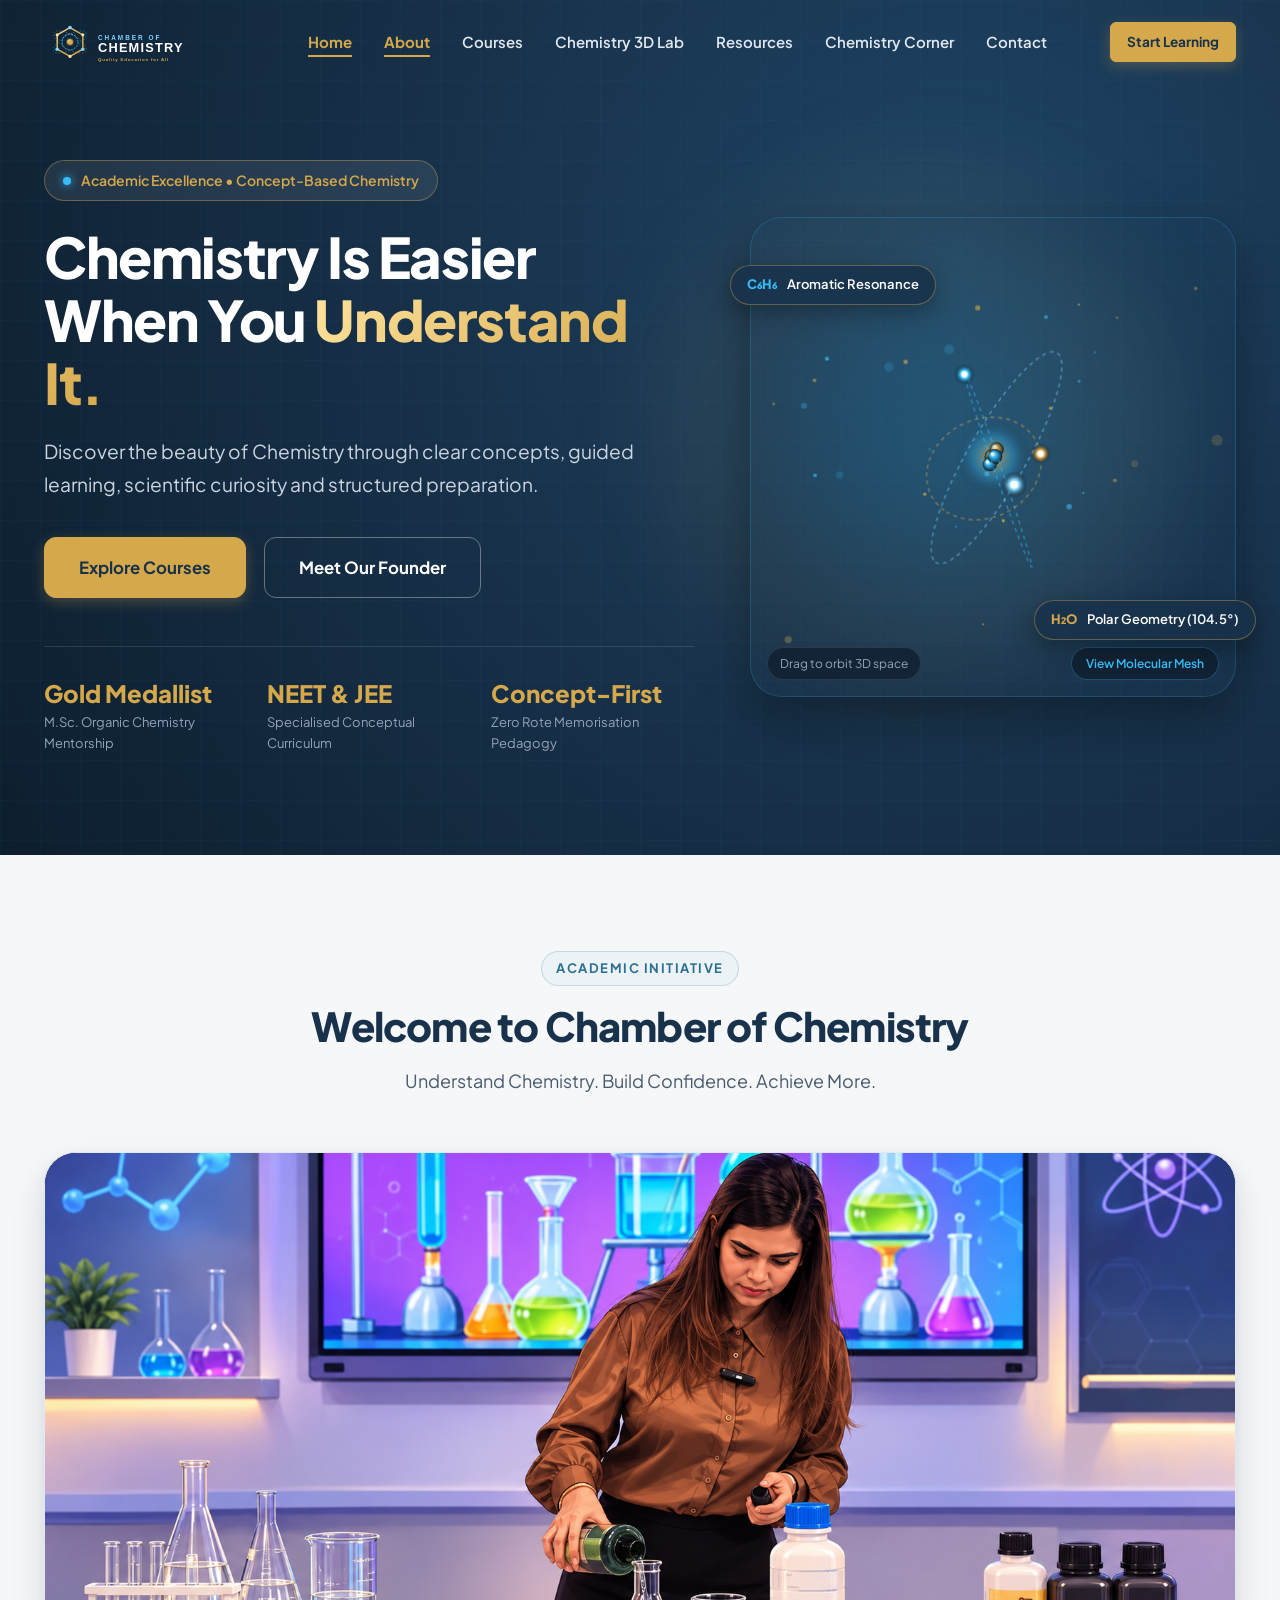
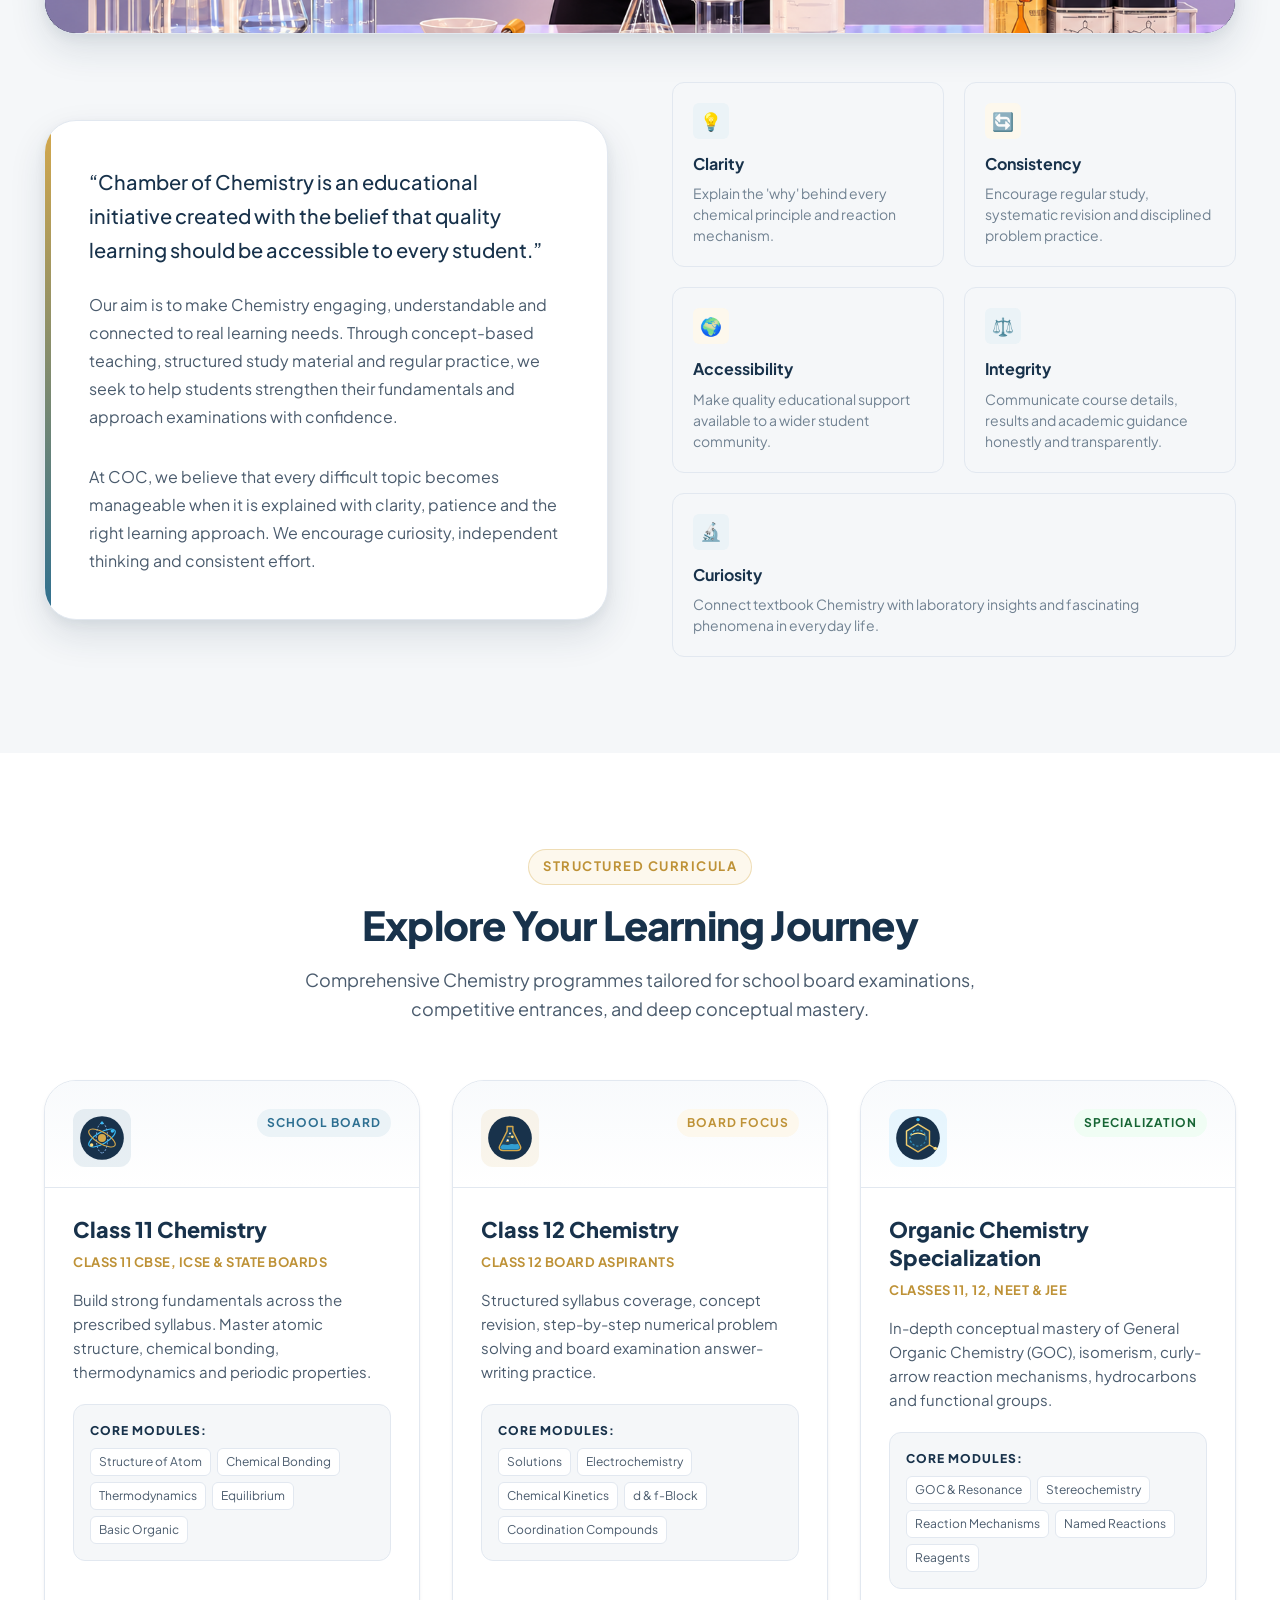
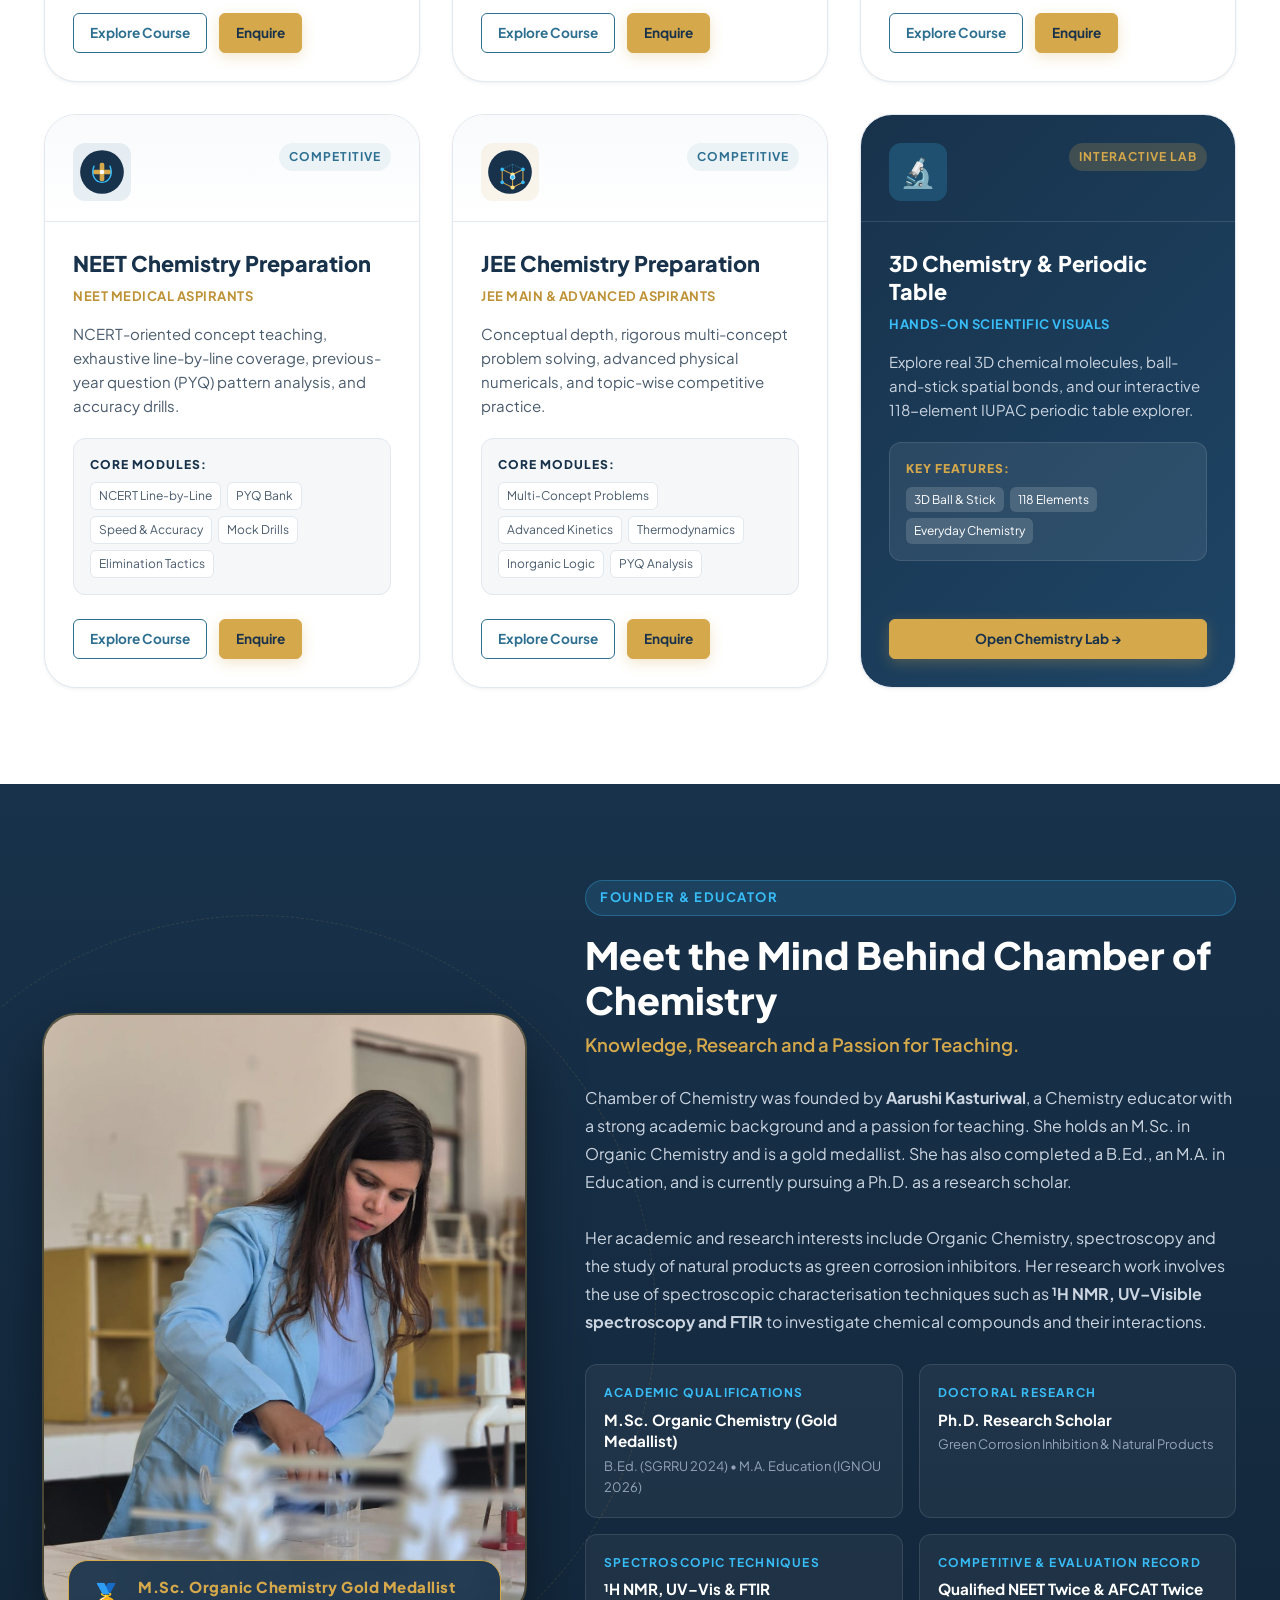
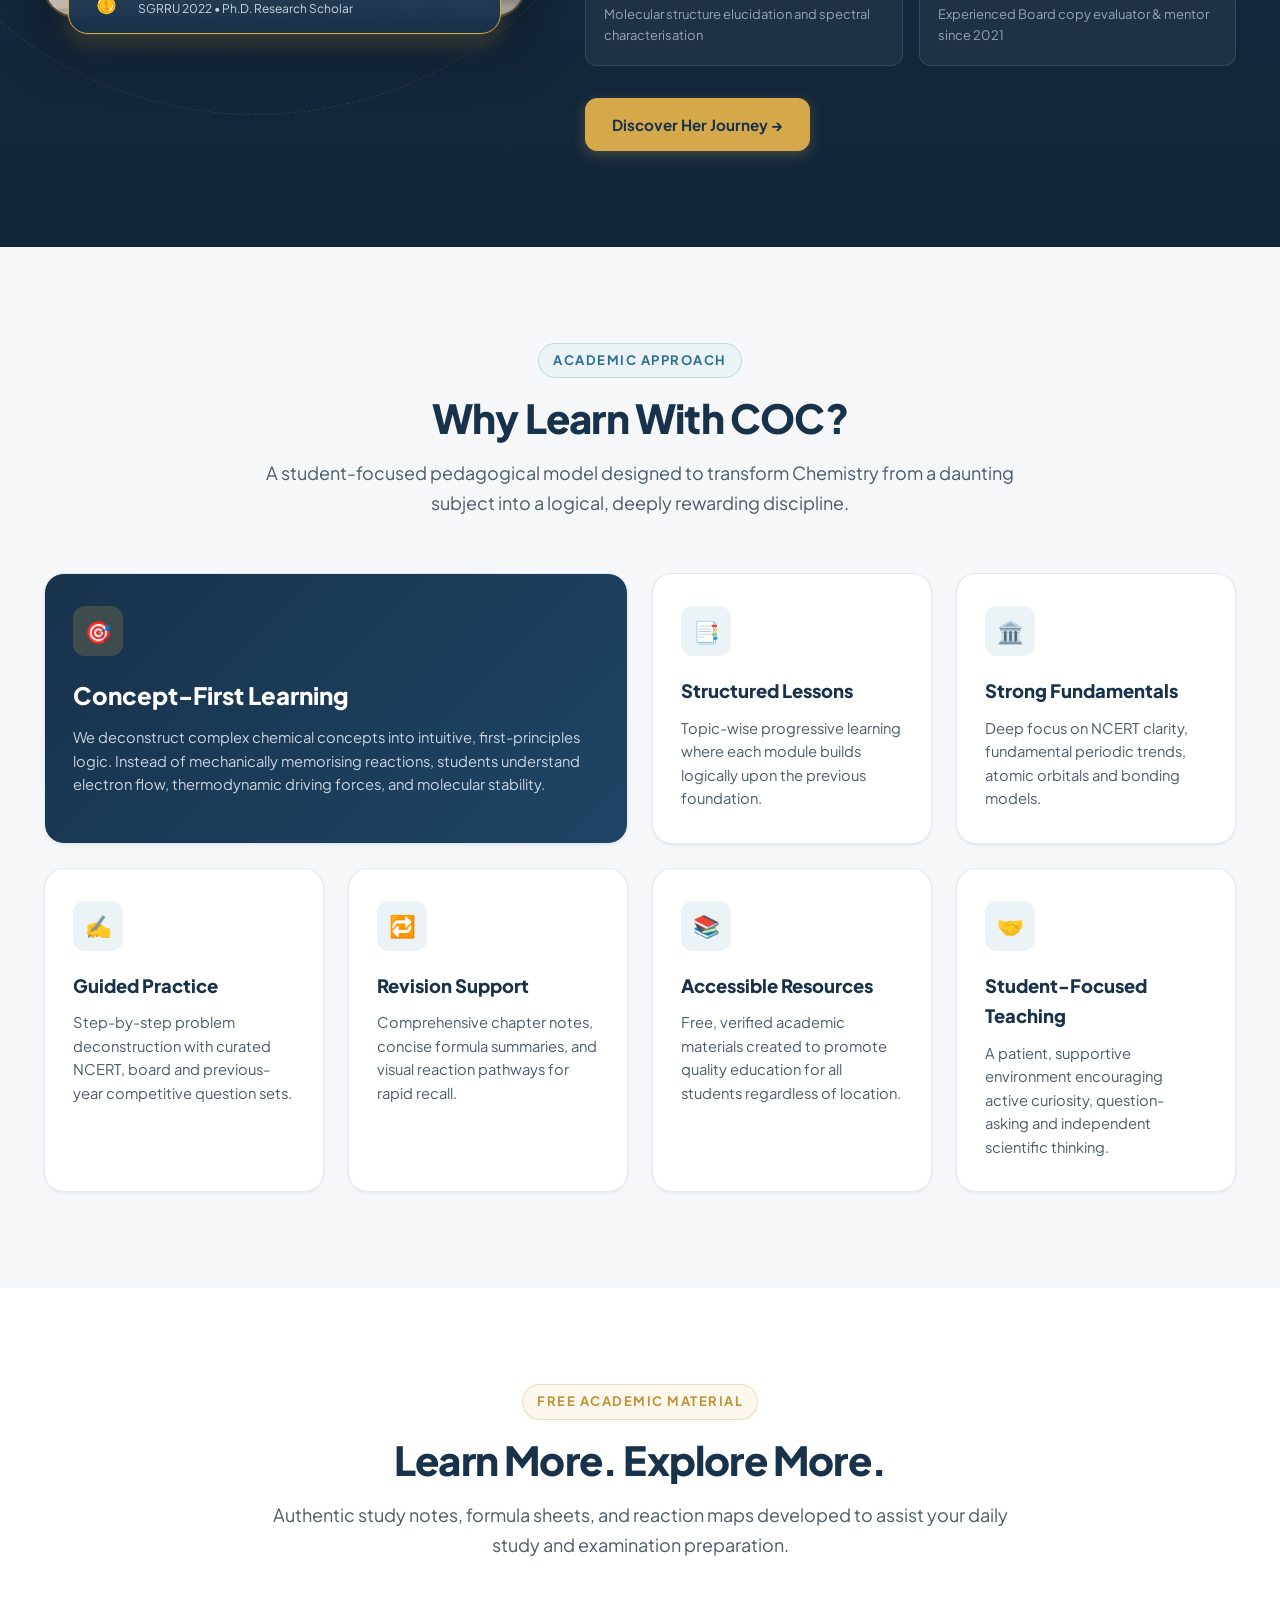
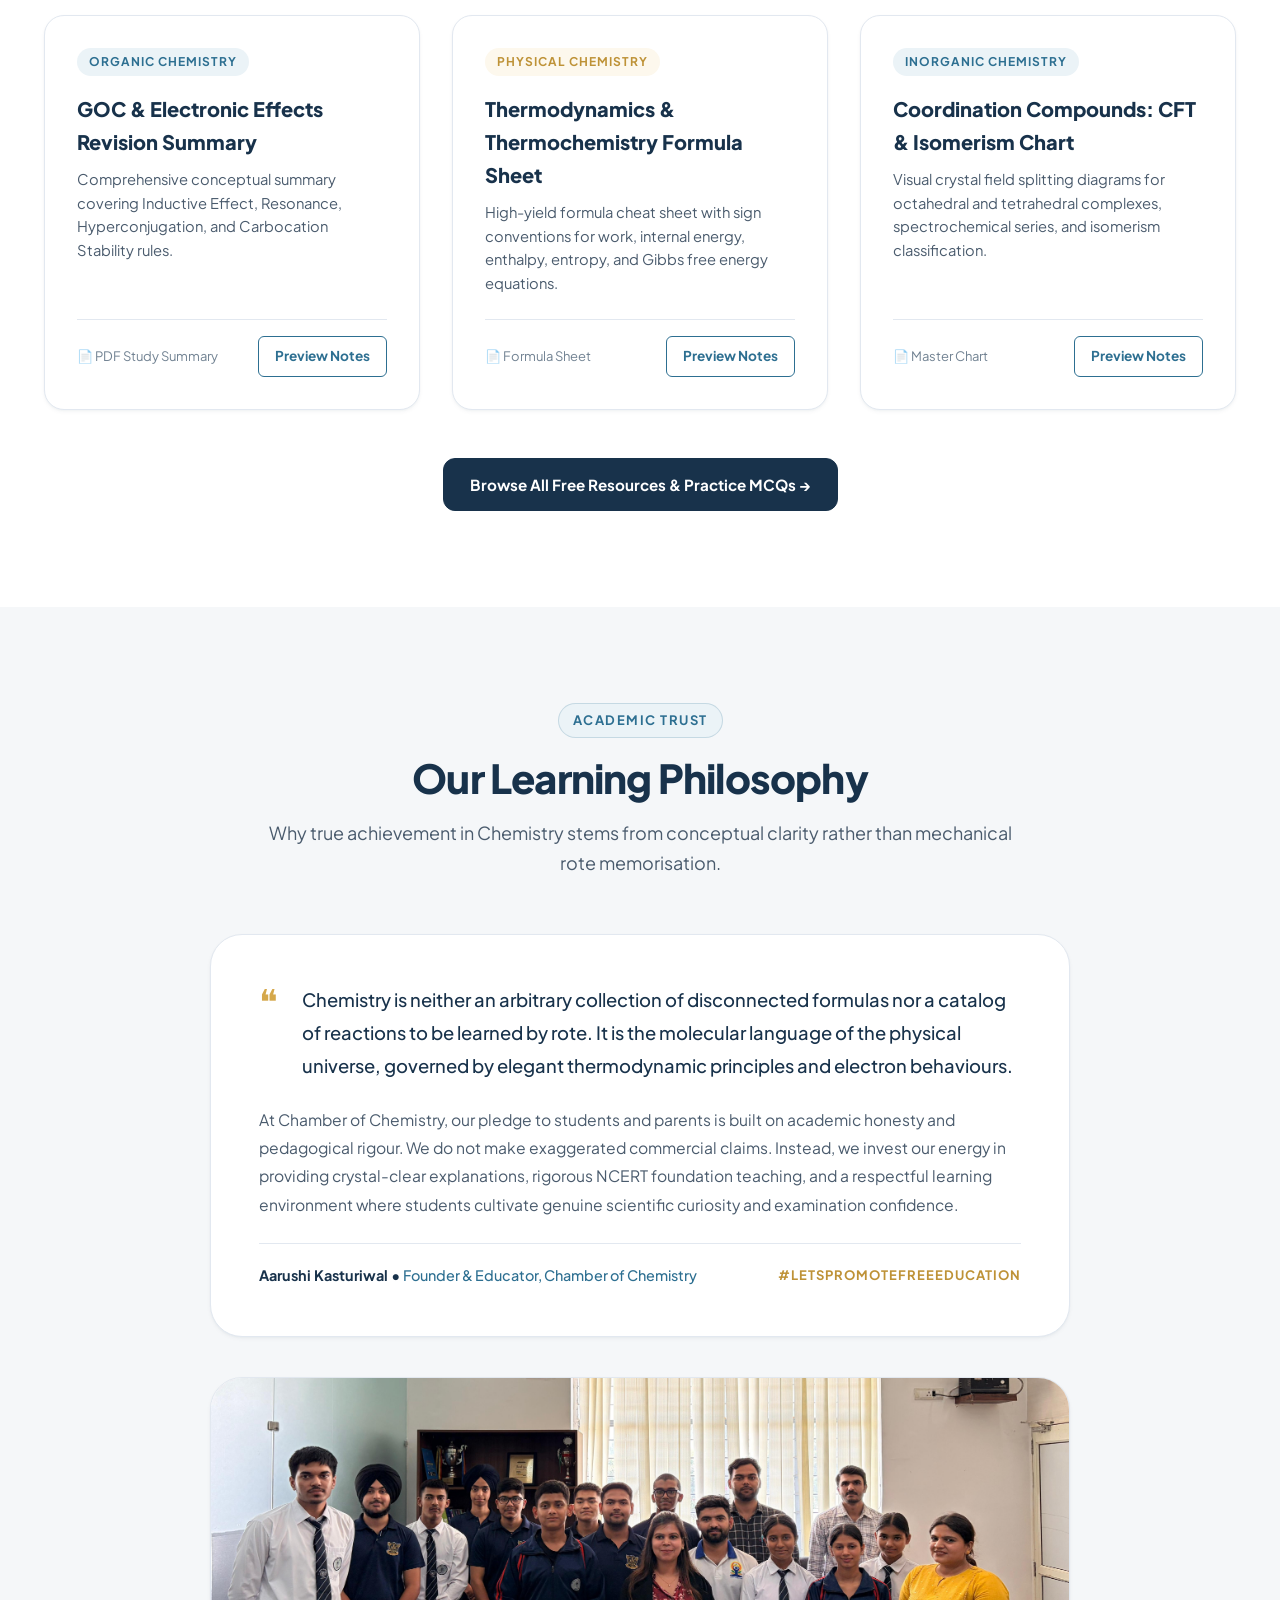
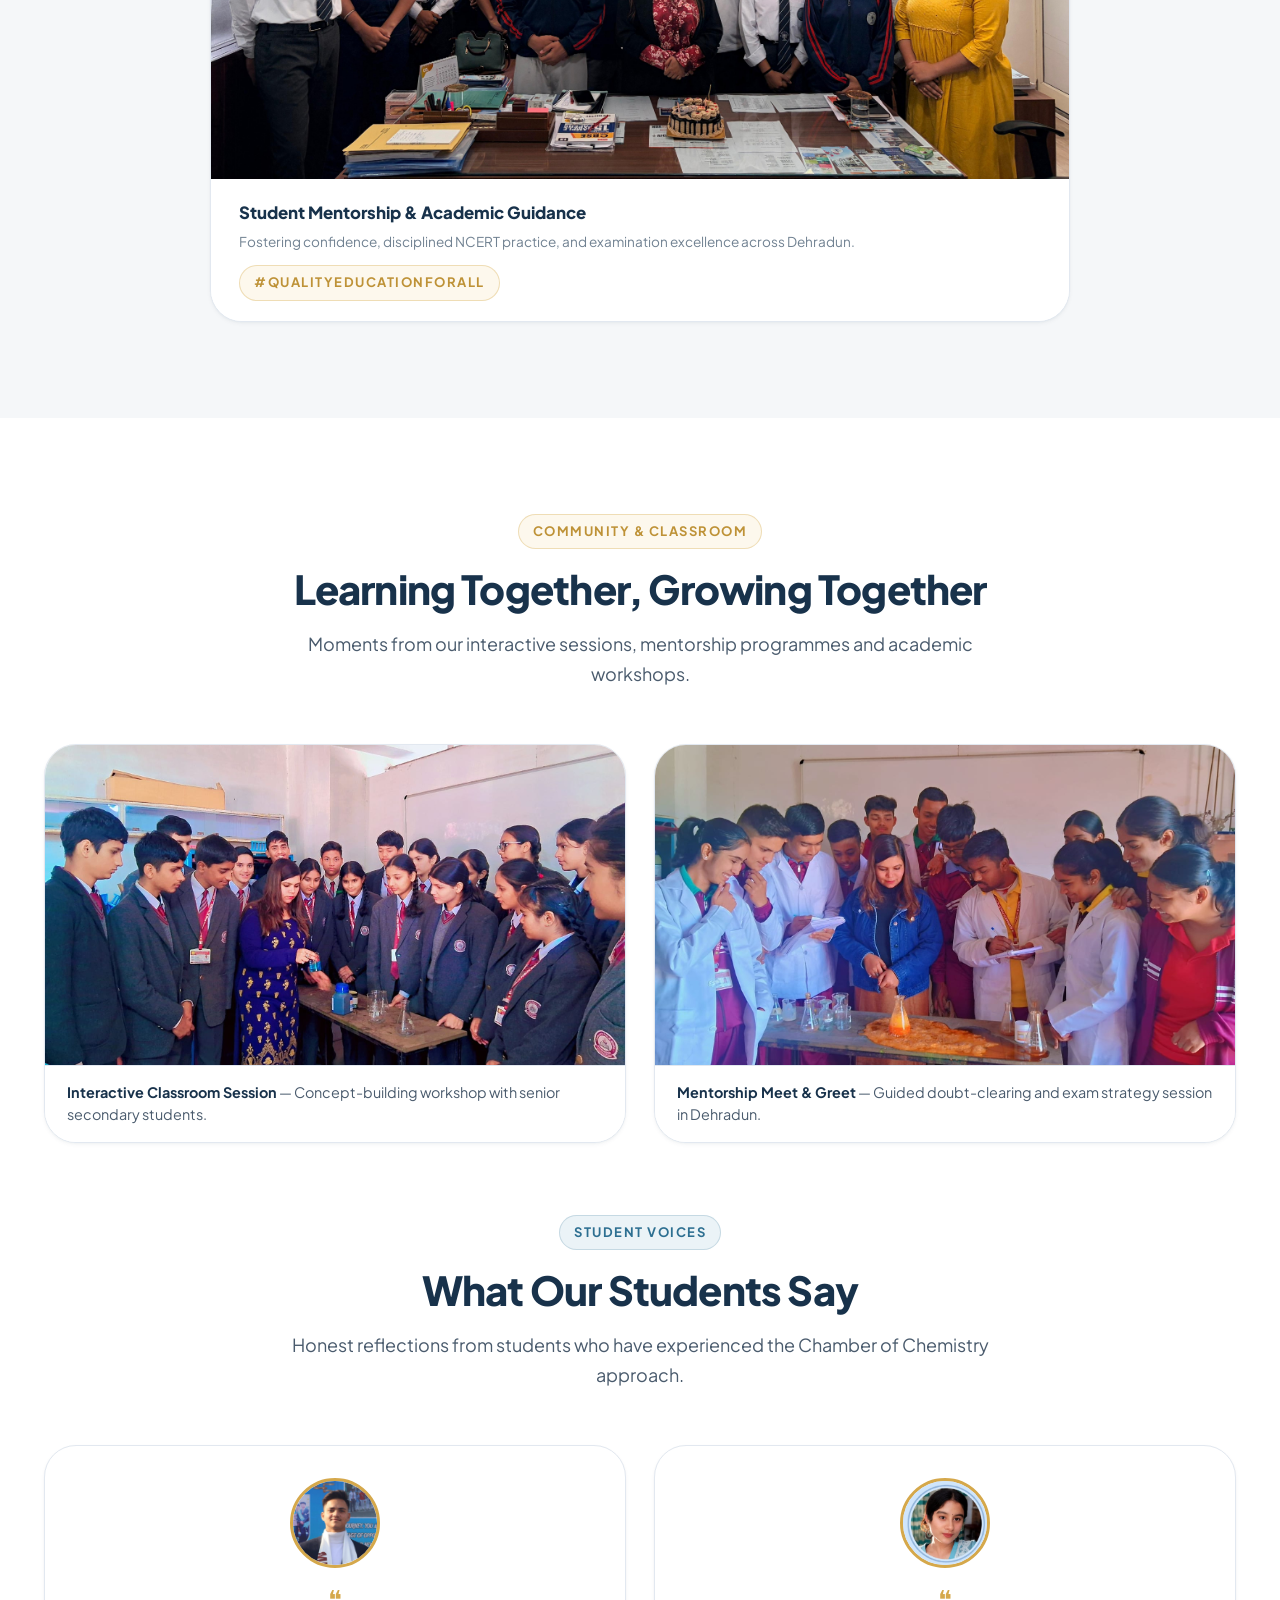
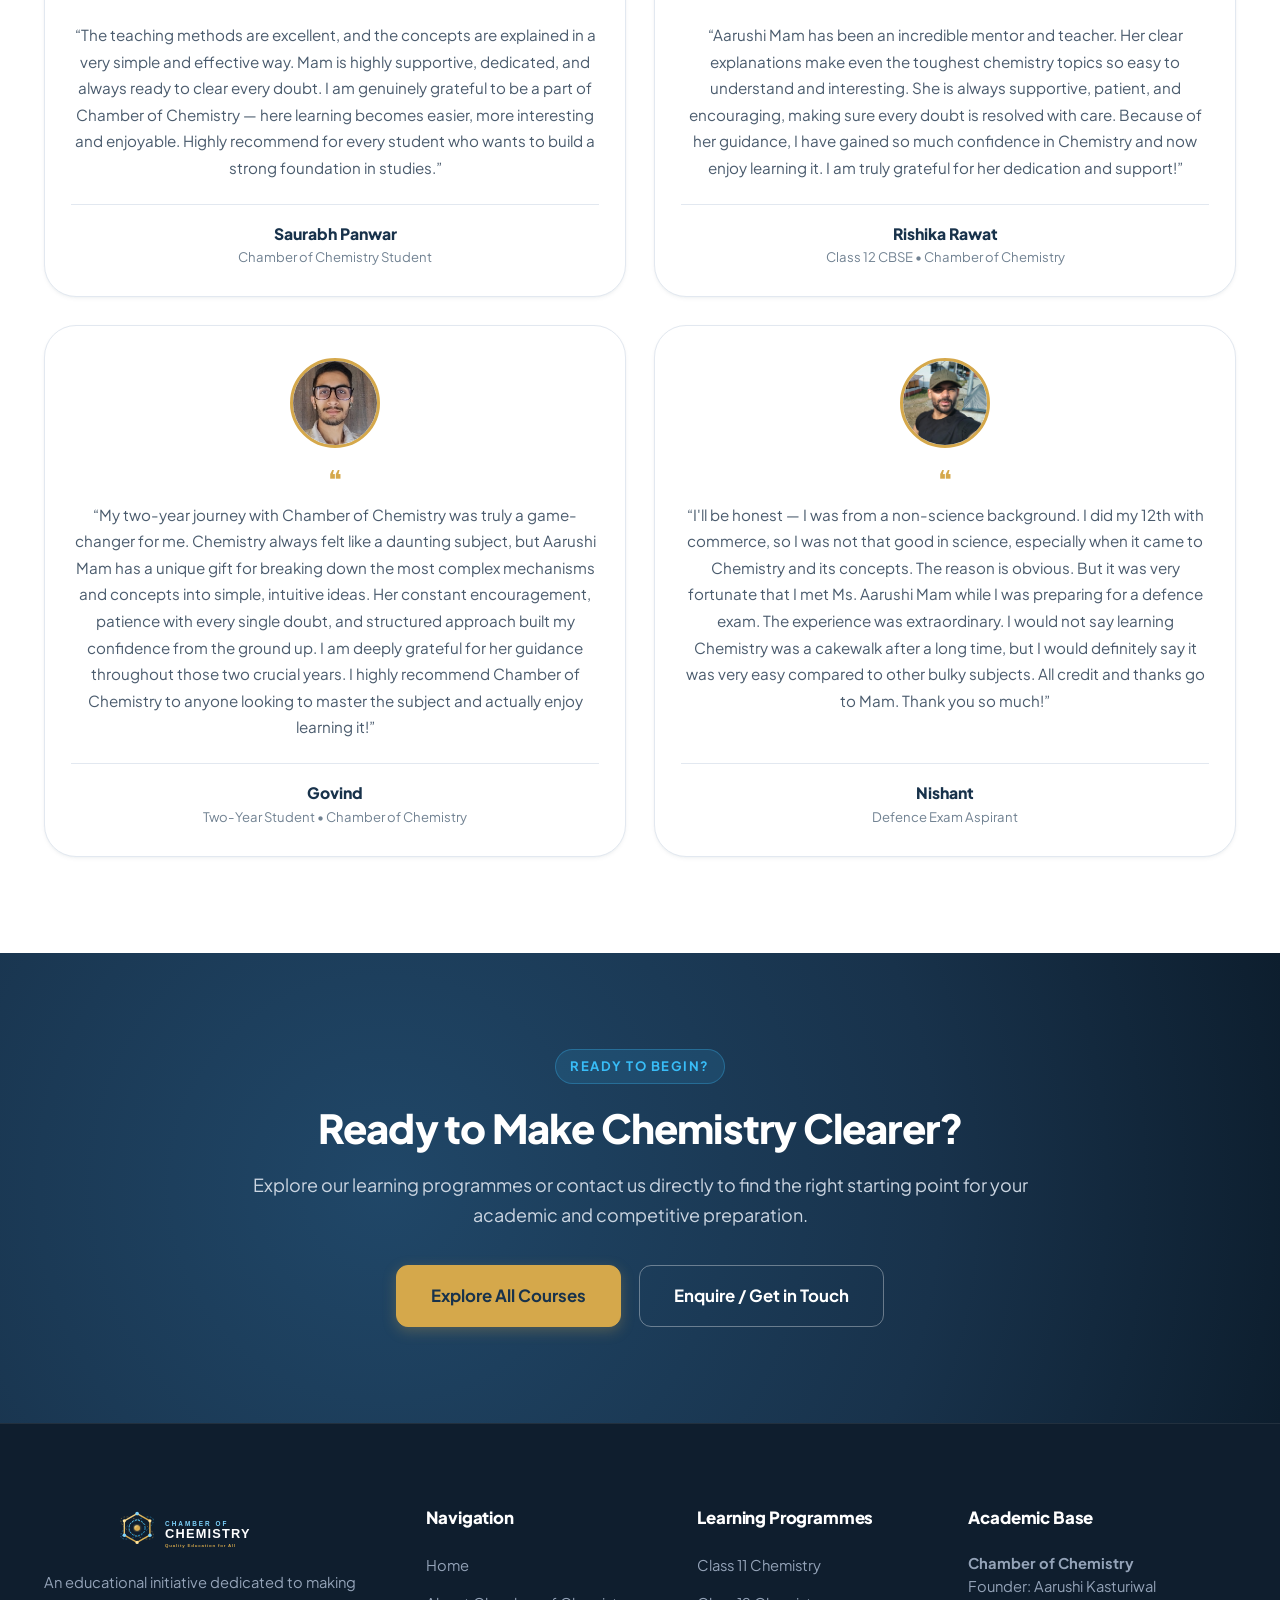
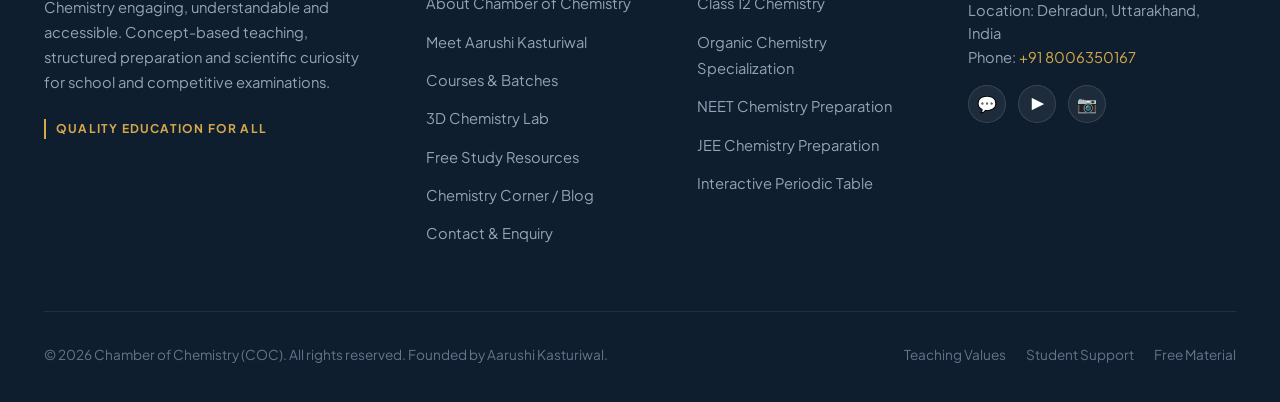
==== commit af572805: "about fix" ====
--- a/about.html
+++ b/about.html
@@ -5,19 +5,27 @@
   <meta name="viewport" content="width=device-width, initial-scale=1.0" />
   
   <!-- SEO Primary Meta Tags -->
-  <title>About Chamber of Chemistry &amp; Founder Aarushi Kasturiwal | Educational Mission</title>
-  <meta name="title" content="About Chamber of Chemistry &amp; Founder Aarushi Kasturiwal | Educational Mission" />
-  <meta name="description" content="Learn about Chamber of Chemistry, our educational mission, teaching values, and founder Aarushi Kasturiwal — M.Sc. Organic Chemistry Gold Medallist, B.Ed., and Ph.D. Research Scholar." />
-  <meta name="keywords" content="About Chamber of Chemistry, Aarushi Kasturiwal, Chemistry Educator Dehradun, Gold Medallist Chemistry, Ph.D. Chemistry Researcher, Quality Education for All" />
+  <title>Chamber of Chemistry | Quality Chemistry Education for All | Aarushi Kasturiwal</title>
+  <meta name="title" content="Chamber of Chemistry | Quality Chemistry Education for All | Aarushi Kasturiwal" />
+  <meta name="description" content="Learn Chemistry with Chamber of Chemistry. Explore concept-based Chemistry education, Organic Chemistry, Class 11 and 12 Chemistry, NEET and JEE preparation, study resources and expert academic guidance by Aarushi Kasturiwal." />
+  <meta name="keywords" content="Chemistry Classes, Chemistry Online Classes, Organic Chemistry Classes, Class 11 Chemistry, Class 12 Chemistry, NEET Chemistry Preparation, JEE Chemistry Preparation, Chamber of Chemistry, Aarushi Kasturiwal Chemistry Educator, Dehradun Chemistry" />
   <meta name="author" content="Aarushi Kasturiwal, Chamber of Chemistry" />
-  <link rel="canonical" href="https://chamberofchemistry.com/about.html" />
-
-  <!-- Open Graph -->
-  <meta property="og:type" content="article" />
-  <meta property="og:url" content="https://chamberofchemistry.com/about.html" />
-  <meta property="og:title" content="About Chamber of Chemistry &amp; Aarushi Kasturiwal" />
-  <meta property="og:description" content="Discover the mission, teaching philosophy, and verified academic journey of Aarushi Kasturiwal." />
+  <meta name="robots" content="index, follow" />
+  <link rel="canonical" href="https://chamberofchemistry.com/" />
+
+  <!-- Open Graph / Facebook -->
+  <meta property="og:type" content="website" />
+  <meta property="og:url" content="https://chamberofchemistry.com/" />
+  <meta property="og:title" content="Chamber of Chemistry | Quality Education for All" />
+  <meta property="og:description" content="Discover the beauty of Chemistry through clear concepts, guided learning, scientific curiosity and structured preparation." />
   <meta property="og:image" content="https://chamberofchemistry.com/assets/images/logo.svg" />
+
+  <!-- Twitter -->
+  <meta property="twitter:card" content="summary_large_image" />
+  <meta property="twitter:url" content="https://chamberofchemistry.com/" />
+  <meta property="twitter:title" content="Chamber of Chemistry | Quality Education for All" />
+  <meta property="twitter:description" content="Understand Chemistry. Build Confidence. Achieve More. Concept-based Chemistry education by NEET JEE NDA specialist Aarushi Kasturiwal." />
+  <meta property="twitter:image" content="https://chamberofchemistry.com/assets/images/logo.svg" />
 
   <!-- Favicon -->
   <link rel="icon" type="image/svg+xml" href="assets/images/favicon.svg" />
@@ -26,39 +34,57 @@
   <link rel="stylesheet" href="css/style.css" />
   <link rel="stylesheet" href="css/responsive.css" />
 
-  <!-- Structured Data Schema: Person & EducationalOrganization -->
+  <!-- Structured Data / Schema.org -->
   <script type="application/ld+json">
   {
     "@context": "https://schema.org",
-    "@type": "Person",
-    "name": "Aarushi Kasturiwal",
-    "jobTitle": "Founder & Chemistry Educator",
-    "worksFor": {
-      "@type": "EducationalOrganization",
-      "name": "Chamber of Chemistry"
-    },
-    "alumniOf": [
+    "@graph": [
       {
-        "@type": "CollegeOrUniversity",
-        "name": "Shri Guru Ram Rai University (SGRRU)",
-        "award": "Gold Medalist - M.Sc. Organic Chemistry (2022)"
+        "@type": "EducationalOrganization",
+        "@id": "https://chamberofchemistry.com/#organization",
+        "name": "Chamber of Chemistry",
+        "alternateName": "COC",
+        "url": "https://chamberofchemistry.com/",
+        "logo": "https://chamberofchemistry.com/assets/images/logo.svg",
+        "slogan": "Quality Education for All",
+        "description": "Educational platform dedicated to making Chemistry engaging, understandable, and accessible through concept-based learning, structured study materials, and examination guidance.",
+        "founder": {
+          "@type": "Person",
+          "@id": "https://chamberofchemistry.com/#founder",
+          "name": "Aarushi Kasturiwal",
+          "jobTitle": "Founder & Chemistry Educator",
+          "alumniOf": [
+            {
+              "@type": "EducationalOrganization",
+              "name": "Shri Guru Ram Rai University (SGRRU)"
+            },
+            {
+              "@type": "EducationalOrganization",
+              "name": "Kendriya Vidyalaya Ordinance Factory Dehradun"
+            }
+          ],
+          "hasCredential": [
+            "M.Sc. in Organic Chemistry (Gold Medallist)",
+            "Bachelor of Education (B.Ed.)",
+            "M.A. Education",
+            "Ph.D. Research Scholar"
+          ]
+        },
+        "address": {
+          "@type": "PostalAddress",
+          "addressLocality": "Dehradun",
+          "addressRegion": "Uttarakhand",
+          "addressCountry": "IN"
+        }
       },
       {
-        "@type": "CollegeOrUniversity",
-        "name": "Indira Gandhi National Open University (IGNOU)",
-        "award": "M.A. Education (2026)"
-      }
-    ],
-    "hasCredential": [
-      {
-        "@type": "EducationalOccupationalCredential",
-        "credentialCategory": "Master of Science in Organic Chemistry",
-        "recognizedBy": "SGRRU"
-      },
-      {
-        "@type": "EducationalOccupationalCredential",
-        "credentialCategory": "Bachelor of Education (B.Ed.)",
-        "recognizedBy": "SGRRU"
+        "@type": "WebSite",
+        "@id": "https://chamberofchemistry.com/#website",
+        "url": "https://chamberofchemistry.com/",
+        "name": "Chamber of Chemistry",
+        "publisher": {
+          "@id": "https://chamberofchemistry.com/#organization"
+        }
       }
     ]
   }
@@ -67,18 +93,18 @@
 <body>
 
   <!-- ==========================================================================
-       Navigation Bar
+       Site Navigation Bar
        ========================================================================== -->
-  <header class="site-header dark-mode-header scrolled" id="main-header">
+  <header class="site-header header-hero-dark" id="main-header">
     <div class="container">
       <nav class="navbar" aria-label="Main Navigation">
         <a href="index.html" class="nav-brand" aria-label="Chamber of Chemistry Home">
-          <img src="assets/images/logo-light.svg" alt="Chamber of Chemistry Logo" class="nav-logo" />
+          <img src="assets/images/logo-light.svg" alt="Chamber of Chemistry Logo" class="nav-logo" id="site-logo" />
         </a>
 
         <ul class="nav-menu" id="nav-links">
-          <li><a href="index.html" class="nav-link">Home</a></li>
-          <li><a href="about.html" class="nav-link active">About</a></li>
+          <li><a href="index.html" class="nav-link active">Home</a></li>
+          <li><a href="about.html" class="nav-link">About</a></li>
           <li><a href="courses.html" class="nav-link">Courses</a></li>
           <li><a href="chemistry-experience.html" class="nav-link">Chemistry 3D Lab</a></li>
           <li><a href="resources.html" class="nav-link">Resources</a></li>
@@ -100,29 +126,89 @@
   </header>
 
   <!-- ==========================================================================
-       About Header Banner
+       Hero Section with 3D Canvas
        ========================================================================== -->
-  <main style="padding-top: 100px;">
-    <section class="section-tight bg-navy" style="background: radial-gradient(circle at 80% 20%, #1e4566 0%, #18324B 60%, #0c1c2b 100%);">
+  <main>
+    <section class="hero" id="home-hero">
+      <div class="hero-bg-grid" aria-hidden="true"></div>
+      <div class="hero-glow-orbit" aria-hidden="true"></div>
+
       <div class="container">
-        <div style="max-width: 800px;">
-          <span class="badge-tag navy-mode">Our Identity &amp; Pedagogy</span>
-          <h1 class="section-title" style="color: #FFFFFF; font-size: 2.8rem; margin-bottom: 16px;">
-            About Chamber of Chemistry
-          </h1>
-          <p class="section-subtitle" style="color: #CBD5E1; font-size: 1.15rem;">
-            Dedicated to making Chemistry engaging, understandable and connected to real student learning needs.
-          </p>
+        <div class="hero-grid">
+          <!-- Left Content -->
+          <div class="hero-content">
+            <div class="hero-badge">
+              <span class="pulse-dot"></span>
+              <span>Academic Excellence • Concept-Based Chemistry</span>
+            </div>
+
+            <h1 class="hero-title">
+              Chemistry Is Easier When You <span class="highlight-gold">Understand It.</span>
+            </h1>
+
+            <p class="hero-subtitle">
+              Discover the beauty of Chemistry through clear concepts, guided learning, scientific curiosity and structured preparation.
+            </p>
+
+            <div class="hero-cta-group">
+              <a href="courses.html" class="btn btn-primary btn-lg">Explore Courses</a>
+              <a href="about.html#founder" class="btn btn-secondary btn-lg">Meet Our Founder</a>
+            </div>
+
+            <div class="hero-metrics">
+              <div class="metric-item">
+                <span class="metric-value">Gold Medallist</span>
+                <span class="metric-label">M.Sc. Organic Chemistry Mentorship</span>
+              </div>
+              <div class="metric-item">
+                <span class="metric-value">NEET &amp; JEE</span>
+                <span class="metric-label">Specialised Conceptual Curriculum</span>
+              </div>
+              <div class="metric-item">
+                <span class="metric-value">Concept-First</span>
+                <span class="metric-label">Zero Rote Memorisation Pedagogy</span>
+              </div>
+            </div>
+          </div>
+
+          <!-- Right 3D Visual -->
+          <div class="hero-visual">
+            <!-- Floating Molecular Badges -->
+            <div class="floating-molecule-pill floating-pill-1">
+              <span style="color: #38BDF8; font-weight: 800;">C₆H₆</span>
+              <span>Aromatic Resonance</span>
+            </div>
+            <div class="floating-molecule-pill floating-pill-2">
+              <span style="color: #D5A84B; font-weight: 800;">H₂O</span>
+              <span>Polar Geometry (104.5°)</span>
+            </div>
+
+            <div class="hero-canvas-wrap">
+              <canvas id="hero-chemistry-canvas" aria-label="Interactive 3D Atom & Molecular orbital simulation. Drag to rotate."></canvas>
+              <div class="canvas-controls-overlay">
+                <span class="canvas-hint">Drag to orbit 3D space</span>
+                <button type="button" class="canvas-toggle-btn" id="hero-sim-toggle">View Molecular Mesh</button>
+              </div>
+            </div>
+          </div>
         </div>
       </div>
     </section>
 
     <!-- ==========================================================================
-         Vision, Mission & Purpose
+         Section 2 — Welcome to Chamber of Chemistry (Editorial Layout)
          ========================================================================== -->
-    <section class="section">
+    <section class="section bg-soft" id="welcome-coc">
       <div class="container">
-        <!-- Official Laboratory Brand Banner -->
+        <div class="section-header">
+          <span class="badge-tag">Academic Initiative</span>
+          <h2 class="section-title">Welcome to Chamber of Chemistry</h2>
+          <p class="section-subtitle">
+            Understand Chemistry. Build Confidence. Achieve More.
+          </p>
+        </div>
+
+        <!-- Official Brand Laboratory Banner -->
         <div class="brand-visual-banner">
           <img 
             src="assets/images/coc-lab-welcome-clean.jpg" 
@@ -133,88 +219,50 @@
           />
         </div>
 
-        <div class="about-intro-grid" style="align-items: stretch; margin-bottom: 72px;">
-          <!-- Left Column: Brand Vision & Editorial Statement -->
-          <div class="intro-quote-card" style="display: flex; flex-direction: column; justify-content: center;">
-            <span class="badge-tag" style="margin-bottom: 16px;">Educational Initiative</span>
+        <div class="about-intro-grid">
+          <!-- Left Editorial Quote -->
+          <div class="intro-quote-card">
             <p class="brand-lead-text">
-              “Chamber of Chemistry was established on the firm belief that every difficult topic becomes manageable when it is explained with clarity, patience and the right learning approach.”
+              “Chamber of Chemistry is an educational initiative created with the belief that quality learning should be accessible to every student.”
             </p>
             <p class="brand-body-text">
-              Through concept-based teaching, structured study material and regular practice, we seek to help students strengthen their fundamentals and approach examinations with genuine confidence.
+              Our aim is to make Chemistry engaging, understandable and connected to real learning needs. Through concept-based teaching, structured study material and regular practice, we seek to help students strengthen their fundamentals and approach examinations with confidence.
             </p>
             <p class="brand-body-text" style="margin-bottom: 0;">
-              We encourage curiosity, independent thinking and consistent effort, fostering a supportive environment where asking questions is celebrated and scientific reasoning takes precedence over rote memorisation.
+              At COC, we believe that every difficult topic becomes manageable when it is explained with clarity, patience and the right learning approach. We encourage curiosity, independent thinking and consistent effort.
             </p>
           </div>
 
-          <!-- Right Column: Vision & Mission Cards -->
-          <div class="mission-vision-wrapper">
-            <div class="editorial-card gold-theme">
-              <div class="editorial-card-header">
-                <div class="card-icon-round">👁️</div>
-                <h3>Our Vision</h3>
-              </div>
-              <p>
-                To build a trusted and accessible Chemistry learning platform that empowers students to understand the subject deeply, perform confidently in academic and competitive examinations, and develop a lasting interest in science.
-              </p>
-            </div>
-
-            <div class="editorial-card">
-              <div class="editorial-card-header">
-                <div class="card-icon-round">🎯</div>
-                <h3>Our Mission</h3>
-              </div>
-              <ul class="mission-list">
-                <li><span class="check-bullet">✔</span> Make Chemistry concepts clear, logical and approachable.</li>
-                <li><span class="check-bullet">✔</span> Provide structured learning support for school and competitive-examination students.</li>
-                <li><span class="check-bullet">✔</span> Encourage conceptual understanding instead of rote memorisation.</li>
-                <li><span class="check-bullet">✔</span> Offer useful learning resources and opportunities for regular practice.</li>
-                <li><span class="check-bullet">✔</span> Create a positive learning environment where students feel supported and motivated.</li>
-              </ul>
-            </div>
-          </div>
-        </div>
-
-        <!-- The 5 Core Teaching Values -->
-        <div>
-          <div class="section-header text-left">
-            <span class="badge-tag gold">Pedagogical Framework</span>
-            <h2 class="section-title">Our Teaching Values</h2>
-            <p class="section-subtitle">
-              Every lecture, study sheet and problem set produced by Chamber of Chemistry is guided by five foundational principles:
-            </p>
-          </div>
-
-          <div class="why-grid" style="grid-template-columns: repeat(5, 1fr);">
-            <div class="why-card">
-              <div class="why-icon-box">💡</div>
-              <h3 class="why-title">Clarity</h3>
-              <p class="why-desc">Explain the 'why' behind every concept. From orbital overlap to equilibrium shifts, students learn the root cause of every phenomenon.</p>
-            </div>
-
-            <div class="why-card">
-              <div class="why-icon-box">🔄</div>
-              <h3 class="why-title">Consistency</h3>
-              <p class="why-desc">Encourage regular study, revision and disciplined problem practice to build lasting long-term academic memory.</p>
-            </div>
-
-            <div class="why-card">
-              <div class="why-icon-box">🌍</div>
-              <h3 class="why-title">Accessibility</h3>
-              <p class="why-desc">Make quality educational support available to a wider student community through open learning initiatives.</p>
-            </div>
-
-            <div class="why-card">
-              <div class="why-icon-box">⚖️</div>
-              <h3 class="why-title">Integrity</h3>
-              <p class="why-desc">Communicate course details, syllabus expectations, results and student feedback honestly and without exaggeration.</p>
-            </div>
-
-            <div class="why-card">
-              <div class="why-icon-box">🔬</div>
-              <h3 class="why-title">Curiosity</h3>
-              <p class="why-desc">Connect textbook Chemistry with laboratory methods and fascinating chemical reactions occurring in everyday life.</p>
+          <!-- Right Core Values Grid -->
+          <div class="values-grid">
+            <div class="value-pill-card">
+              <div class="value-icon">💡</div>
+              <h3 class="value-title">Clarity</h3>
+              <p class="value-desc">Explain the 'why' behind every chemical principle and reaction mechanism.</p>
+            </div>
+
+            <div class="value-pill-card gold-accent">
+              <div class="value-icon">🔄</div>
+              <h3 class="value-title">Consistency</h3>
+              <p class="value-desc">Encourage regular study, systematic revision and disciplined problem practice.</p>
+            </div>
+
+            <div class="value-pill-card gold-accent">
+              <div class="value-icon">🌍</div>
+              <h3 class="value-title">Accessibility</h3>
+              <p class="value-desc">Make quality educational support available to a wider student community.</p>
+            </div>
+
+            <div class="value-pill-card">
+              <div class="value-icon">⚖️</div>
+              <h3 class="value-title">Integrity</h3>
+              <p class="value-desc">Communicate course details, results and academic guidance honestly and transparently.</p>
+            </div>
+
+            <div class="value-pill-card" style="grid-column: span 2;">
+              <div class="value-icon">🔬</div>
+              <h3 class="value-title">Curiosity</h3>
+              <p class="value-desc">Connect textbook Chemistry with laboratory insights and fascinating phenomena in everyday life.</p>
             </div>
           </div>
         </div>
@@ -222,26 +270,228 @@
     </section>
 
     <!-- ==========================================================================
-         Founder Profile Section — Aarushi Kasturiwal (Full Verified Biography)
+         Section 3 — What You Can Learn (Featured Courses)
+         ========================================================================== -->
+    <section class="section" id="featured-courses">
+      <div class="container">
+        <div class="section-header">
+          <span class="badge-tag gold">Structured Curricula</span>
+          <h2 class="section-title">Explore Your Learning Journey</h2>
+          <p class="section-subtitle">
+            Comprehensive Chemistry programmes tailored for school board examinations, competitive entrances, and deep conceptual mastery.
+          </p>
+        </div>
+
+        <div class="courses-grid">
+          <!-- Course 1: Class 11 Chemistry -->
+          <article class="course-card">
+            <div class="course-card-top">
+              <div class="course-icon-wrap" style="background: rgba(45, 111, 145, 0.1);">
+                <img src="assets/icons/class11-chem.svg" alt="Class 11 Chemistry icon" width="46" height="46" />
+              </div>
+              <span class="course-category-badge">School Board</span>
+            </div>
+            <div class="course-card-body">
+              <h3 class="course-title">Class 11 Chemistry</h3>
+              <div class="course-target">Class 11 CBSE, ICSE &amp; State Boards</div>
+              <p class="course-desc">
+                Build strong fundamentals across the prescribed syllabus. Master atomic structure, chemical bonding, thermodynamics and periodic properties.
+              </p>
+              <div class="course-topics-box">
+                <div class="topics-heading">Core Modules:</div>
+                <div class="topics-list">
+                  <span class="topic-chip">Structure of Atom</span>
+                  <span class="topic-chip">Chemical Bonding</span>
+                  <span class="topic-chip">Thermodynamics</span>
+                  <span class="topic-chip">Equilibrium</span>
+                  <span class="topic-chip">Basic Organic</span>
+                </div>
+              </div>
+              <div class="course-card-footer">
+                <a href="courses.html#class-11" class="btn btn-outline-blue btn-sm">Explore Course</a>
+                <a href="contact.html?course=Class%2011%20Chemistry" class="btn btn-primary btn-sm">Enquire</a>
+              </div>
+            </div>
+          </article>
+
+          <!-- Course 2: Class 12 Chemistry -->
+          <article class="course-card">
+            <div class="course-card-top">
+              <div class="course-icon-wrap" style="background: rgba(213, 168, 75, 0.1);">
+                <img src="assets/icons/class12-chem.svg" alt="Class 12 Chemistry icon" width="46" height="46" />
+              </div>
+              <span class="course-category-badge" style="background: var(--color-warm-gold-light); color: var(--color-warm-gold-hover);">Board Focus</span>
+            </div>
+            <div class="course-card-body">
+              <h3 class="course-title">Class 12 Chemistry</h3>
+              <div class="course-target">Class 12 Board Aspirants</div>
+              <p class="course-desc">
+                Structured syllabus coverage, concept revision, step-by-step numerical problem solving and board examination answer-writing practice.
+              </p>
+              <div class="course-topics-box">
+                <div class="topics-heading">Core Modules:</div>
+                <div class="topics-list">
+                  <span class="topic-chip">Solutions</span>
+                  <span class="topic-chip">Electrochemistry</span>
+                  <span class="topic-chip">Chemical Kinetics</span>
+                  <span class="topic-chip">d &amp; f-Block</span>
+                  <span class="topic-chip">Coordination Compounds</span>
+                </div>
+              </div>
+              <div class="course-card-footer">
+                <a href="courses.html#class-12" class="btn btn-outline-blue btn-sm">Explore Course</a>
+                <a href="contact.html?course=Class%2012%20Chemistry" class="btn btn-primary btn-sm">Enquire</a>
+              </div>
+            </div>
+          </article>
+
+          <!-- Course 3: Organic Chemistry Specialization -->
+          <article class="course-card">
+            <div class="course-card-top">
+              <div class="course-icon-wrap" style="background: rgba(56, 189, 248, 0.1);">
+                <img src="assets/icons/organic-chem.svg" alt="Organic Chemistry icon" width="46" height="46" />
+              </div>
+              <span class="course-category-badge" style="background: #F0FDF4; color: #166534;">Specialization</span>
+            </div>
+            <div class="course-card-body">
+              <h3 class="course-title">Organic Chemistry Specialization</h3>
+              <div class="course-target">Classes 11, 12, NEET &amp; JEE</div>
+              <p class="course-desc">
+                In-depth conceptual mastery of General Organic Chemistry (GOC), isomerism, curly-arrow reaction mechanisms, hydrocarbons and functional groups.
+              </p>
+              <div class="course-topics-box">
+                <div class="topics-heading">Core Modules:</div>
+                <div class="topics-list">
+                  <span class="topic-chip">GOC &amp; Resonance</span>
+                  <span class="topic-chip">Stereochemistry</span>
+                  <span class="topic-chip">Reaction Mechanisms</span>
+                  <span class="topic-chip">Named Reactions</span>
+                  <span class="topic-chip">Reagents</span>
+                </div>
+              </div>
+              <div class="course-card-footer">
+                <a href="courses.html#organic" class="btn btn-outline-blue btn-sm">Explore Course</a>
+                <a href="contact.html?course=Organic%20Chemistry" class="btn btn-primary btn-sm">Enquire</a>
+              </div>
+            </div>
+          </article>
+
+          <!-- Course 4: NEET Chemistry -->
+          <article class="course-card">
+            <div class="course-card-top">
+              <div class="course-icon-wrap" style="background: rgba(45, 111, 145, 0.1);">
+                <img src="assets/icons/neet-chem.svg" alt="NEET Chemistry icon" width="46" height="46" />
+              </div>
+              <span class="course-category-badge">Competitive</span>
+            </div>
+            <div class="course-card-body">
+              <h3 class="course-title">NEET Chemistry Preparation</h3>
+              <div class="course-target">NEET Medical Aspirants</div>
+              <p class="course-desc">
+                NCERT-oriented concept teaching, exhaustive line-by-line coverage, previous-year question (PYQ) pattern analysis, and accuracy drills.
+              </p>
+              <div class="course-topics-box">
+                <div class="topics-heading">Core Modules:</div>
+                <div class="topics-list">
+                  <span class="topic-chip">NCERT Line-by-Line</span>
+                  <span class="topic-chip">PYQ Bank</span>
+                  <span class="topic-chip">Speed &amp; Accuracy</span>
+                  <span class="topic-chip">Mock Drills</span>
+                  <span class="topic-chip">Elimination Tactics</span>
+                </div>
+              </div>
+              <div class="course-card-footer">
+                <a href="courses.html#neet" class="btn btn-outline-blue btn-sm">Explore Course</a>
+                <a href="contact.html?course=NEET%20Chemistry" class="btn btn-primary btn-sm">Enquire</a>
+              </div>
+            </div>
+          </article>
+
+          <!-- Course 5: JEE Chemistry -->
+          <article class="course-card">
+            <div class="course-card-top">
+              <div class="course-icon-wrap" style="background: rgba(213, 168, 75, 0.1);">
+                <img src="assets/icons/jee-chem.svg" alt="JEE Chemistry icon" width="46" height="46" />
+              </div>
+              <span class="course-category-badge">Competitive</span>
+            </div>
+            <div class="course-card-body">
+              <h3 class="course-title">JEE Chemistry Preparation</h3>
+              <div class="course-target">JEE Main &amp; Advanced Aspirants</div>
+              <p class="course-desc">
+                Conceptual depth, rigorous multi-concept problem solving, advanced physical numericals, and topic-wise competitive practice.
+              </p>
+              <div class="course-topics-box">
+                <div class="topics-heading">Core Modules:</div>
+                <div class="topics-list">
+                  <span class="topic-chip">Multi-Concept Problems</span>
+                  <span class="topic-chip">Advanced Kinetics</span>
+                  <span class="topic-chip">Thermodynamics</span>
+                  <span class="topic-chip">Inorganic Logic</span>
+                  <span class="topic-chip">PYQ Analysis</span>
+                </div>
+              </div>
+              <div class="course-card-footer">
+                <a href="courses.html#jee" class="btn btn-outline-blue btn-sm">Explore Course</a>
+                <a href="contact.html?course=JEE%20Chemistry" class="btn btn-primary btn-sm">Enquire</a>
+              </div>
+            </div>
+          </article>
+
+          <!-- Interactive Chemistry Lab Promotion Card -->
+          <article class="course-card" style="background: linear-gradient(135deg, #18324B 0%, #1e4566 100%); color: #FFFFFF;">
+            <div class="course-card-top" style="background: transparent; border-bottom: 1px solid rgba(255,255,255,0.12);">
+              <div class="course-icon-wrap" style="background: rgba(56, 189, 248, 0.2);">
+                <span style="font-size: 1.8rem;">🔬</span>
+              </div>
+              <span class="course-category-badge" style="background: rgba(213, 168, 75, 0.2); color: var(--color-warm-gold);">Interactive Lab</span>
+            </div>
+            <div class="course-card-body">
+              <h3 class="course-title" style="color: #FFFFFF;">3D Chemistry &amp; Periodic Table</h3>
+              <div class="course-target" style="color: var(--color-cyan);">Hands-On Scientific Visuals</div>
+              <p class="course-desc" style="color: #CBD5E1;">
+                Explore real 3D chemical molecules, ball-and-stick spatial bonds, and our interactive 118-element IUPAC periodic table explorer.
+              </p>
+              <div class="course-topics-box" style="background: rgba(255, 255, 255, 0.08); border-color: rgba(255, 255, 255, 0.1);">
+                <div class="topics-heading" style="color: var(--color-warm-gold);">Key Features:</div>
+                <div class="topics-list">
+                  <span class="topic-chip" style="background: rgba(255,255,255,0.15); color: #FFF; border: none;">3D Ball &amp; Stick</span>
+                  <span class="topic-chip" style="background: rgba(255,255,255,0.15); color: #FFF; border: none;">118 Elements</span>
+                  <span class="topic-chip" style="background: rgba(255,255,255,0.15); color: #FFF; border: none;">Everyday Chemistry</span>
+                </div>
+              </div>
+              <div class="course-card-footer">
+                <a href="chemistry-experience.html" class="btn btn-primary btn-sm" style="width: 100%;">Open Chemistry Lab →</a>
+              </div>
+            </div>
+          </article>
+        </div>
+      </div>
+    </section>
+
+    <!-- ==========================================================================
+         Section 4 — Meet the Founder Snapshot (Aarushi Kasturiwal)
          ========================================================================== -->
     <section class="section founder-section" id="founder">
       <div class="founder-bg-orbit" aria-hidden="true"></div>
 
       <div class="container">
         <div class="founder-grid">
-          <!-- Portrait Frame with Molecular Accents -->
+          <!-- Portrait Container -->
           <div class="founder-photo-container">
             <div class="founder-photo-frame">
+              <!-- Uses founder's photograph when provided; falls back gracefully to academic crest artwork -->
               <img 
                 src="assets/images/aarushi-kasturiwal.jpg" 
                 onerror="this.onerror=null; this.src='assets/images/aarushi-placeholder.svg';" 
-                alt="Aarushi Kasturiwal - Chemistry Educator &amp; Research Scholar" 
+                alt="Aarushi Kasturiwal, Founder of Chamber of Chemistry" 
                 class="founder-img" 
                 width="500" 
                 height="600" 
               />
             </div>
 
+            <!-- Floating Verified Gold Medalist Credential Badge -->
             <div class="founder-floating-badge">
               <span class="badge-gold-medal" aria-hidden="true">🥇</span>
               <div>
@@ -251,57 +501,49 @@
             </div>
           </div>
 
-          <!-- Academic Narrative & Verified Record -->
+          <!-- Academic Profile & Narrative -->
           <div class="founder-info">
-            <span class="badge-tag navy-mode">Founder Profile</span>
-            <h2 class="founder-headline">Aarushi Kasturiwal</h2>
+            <span class="badge-tag navy-mode">Founder &amp; Educator</span>
+            <h2 class="founder-headline">Meet the Mind Behind Chamber of Chemistry</h2>
             <div class="founder-subheading">Knowledge, Research and a Passion for Teaching.</div>
 
             <p class="founder-bio">
-              Chamber of Chemistry was founded by <strong>Aarushi Kasturiwal</strong>, a Chemistry educator with a strong academic background and a passion for teaching. She holds an M.Sc. in Organic Chemistry and is a <strong>gold medallist</strong>. She has also completed a Bachelor of Education (B.Ed.), an M.A. in Education, and is currently pursuing doctoral research as a <strong>Ph.D. research scholar</strong>.
+              Chamber of Chemistry was founded by <strong>Aarushi Kasturiwal</strong>, a Chemistry educator with a strong academic background and a passion for teaching. She holds an M.Sc. in Organic Chemistry and is a gold medallist. She has also completed a B.Ed., an M.A. in Education, and is currently pursuing a Ph.D. as a research scholar.
             </p>
 
             <p class="founder-bio">
-              Her academic and research interests include Organic Chemistry, spectroscopy and the study of natural products as green corrosion inhibitors. Her research work involves the use of spectroscopic characterisation techniques such as <strong>¹H NMR (Proton Nuclear Magnetic Resonance), UV–Visible spectroscopy and FTIR (Fourier Transform Infrared Spectroscopy)</strong> to investigate chemical compounds and their interactions.
+              Her academic and research interests include Organic Chemistry, spectroscopy and the study of natural products as green corrosion inhibitors. Her research work involves the use of spectroscopic characterisation techniques such as <strong>¹H NMR, UV–Visible spectroscopy and FTIR</strong> to investigate chemical compounds and their interactions.
             </p>
 
-            <p class="founder-bio">
-              Alongside her academic journey, she has extensive teaching and educational administration experience across Dehradun since 2021, with an abiding interest in making Chemistry easier for students through clear explanations, conceptual learning and structured preparation. Through Chamber of Chemistry, she brings together academic understanding, effective teaching and accessible learning resources.
-            </p>
-
-            <!-- Verified Academic Timeline -->
-            <div style="margin-top: 16px; margin-bottom: 32px; background: rgba(255, 255, 255, 0.05); border: 1px solid rgba(255, 255, 255, 0.1); border-radius: var(--radius-lg); padding: 24px;">
-              <h4 style="font-size: 0.85rem; font-weight: 800; color: var(--color-warm-gold); text-transform: uppercase; letter-spacing: 1.2px; margin-bottom: 16px;">
-                Verified Educational Background
-              </h4>
-              <ul style="display: flex; flex-direction: column; gap: 12px; font-size: 0.92rem; color: #CBD5E1;">
-                <li><strong style="color: #FFF;">• Ph.D. Research Scholar (2026–Present):</strong> Advanced research in green corrosion inhibitors &amp; natural product characterisation.</li>
-                <li><strong style="color: #FFF;">• M.Sc. Organic Chemistry (Gold Medallist) — SGRRU 2022:</strong> Graduated at the top of the university with distinction in Organic Chemistry.</li>
-                <li><strong style="color: #FFF;">• B.Ed. — SGRRU 2024:</strong> Professional degree in secondary education pedagogy and learning methodologies.</li>
-                <li><strong style="color: #FFF;">• M.A. Education — IGNOU 2026:</strong> Advanced study in curriculum planning, student evaluation and educational psychology.</li>
-                <li><strong style="color: #FFF;">• B.Sc. (Chemistry, Botany, Zoology) — 2020:</strong> Fundamental science degree establishing multi-disciplinary laboratory foundations.</li>
-                <li><strong style="color: #FFF;">• Qualified NEET (2016 &amp; 2017) &amp; Qualified AFCAT Twice:</strong> Demonstrating competitive exam expertise and deep familiarity with entrance examination question formats.</li>
-              </ul>
-            </div>
-
-            <!-- Leadership & Teaching Experience -->
-            <div style="background: rgba(255, 255, 255, 0.05); border: 1px solid rgba(255, 255, 255, 0.1); border-radius: var(--radius-lg); padding: 24px; margin-bottom: 32px;">
-              <h4 style="font-size: 0.85rem; font-weight: 800; color: var(--color-cyan); text-transform: uppercase; letter-spacing: 1.2px; margin-bottom: 16px;">
-                Institutional Leadership &amp; Teaching Experience
-              </h4>
-              <p style="font-size: 0.92rem; color: #CBD5E1; line-height: 1.7; margin-bottom: 14px;">
-                Since 2021, Aarushi Kasturiwal has taught and mentored aspirants for Classes XI–XII, NEET, JEE, and competitive national examinations (NDA, CDS, AFCAT, IMU-CET, RIMC) across premier educational institutions in Dehradun.
-              </p>
-              <ul style="display: flex; flex-direction: column; gap: 8px; font-size: 0.9rem; color: #94A3B8;">
-                <li>• <strong>Director</strong> — Divine Defence Academy (Institutional leadership, academic supervision &amp; student mentoring).</li>
-                <li>• <strong>Centre Head</strong> — Dehradun Naval and Defence Academy (Academic planning, classroom teaching &amp; parent counselling).</li>
-                <li>• <strong>Coordinator</strong> — V Kumar's Academy (Academic coordination, scheduling &amp; student communication).</li>
-                <li>• <strong>Board Copy Evaluator</strong> — Extensive official experience checking and grading secondary school board examination answer scripts.</li>
-              </ul>
+            <!-- Verified Credential Cards -->
+            <div class="credentials-grid">
+              <div class="credential-item">
+                <div class="credential-label">Academic Qualifications</div>
+                <div class="credential-val">M.Sc. Organic Chemistry (Gold Medallist)</div>
+                <div class="credential-detail">B.Ed. (SGRRU 2024) • M.A. Education (IGNOU 2026)</div>
+              </div>
+
+              <div class="credential-item">
+                <div class="credential-label">Doctoral Research</div>
+                <div class="credential-val">Ph.D. Research Scholar</div>
+                <div class="credential-detail">Green Corrosion Inhibition &amp; Natural Products</div>
+              </div>
+
+              <div class="credential-item">
+                <div class="credential-label">Spectroscopic Techniques</div>
+                <div class="credential-val">¹H NMR, UV–Vis &amp; FTIR</div>
+                <div class="credential-detail">Molecular structure elucidation and spectral characterisation</div>
+              </div>
+
+              <div class="credential-item">
+                <div class="credential-label">Competitive &amp; Evaluation Record</div>
+                <div class="credential-val">Qualified NEET Twice &amp; AFCAT Twice</div>
+                <div class="credential-detail">Experienced Board copy evaluator &amp; mentor since 2021</div>
+              </div>
             </div>
 
             <div>
-              <a href="contact.html" class="btn btn-primary">Connect with Aarushi Kasturiwal →</a>
+              <a href="about.html#founder" class="btn btn-primary">Discover Her Journey →</a>
             </div>
           </div>
         </div>
@@ -309,157 +551,341 @@
     </section>
 
     <!-- ==========================================================================
-         Teaching in Action & Laboratory Pedagogy Showcase
+         Section 5 — Why Choose Chamber of Chemistry?
          ========================================================================== -->
-    <section class="section" id="teaching-gallery" style="background-color: #FFFFFF;">
+    <section class="section bg-soft" id="why-coc">
       <div class="container">
         <div class="section-header">
-          <span class="badge-tag gold">Authentic Class &amp; Laboratory Pedagogy</span>
-          <h2 class="section-title">Teaching in Action</h2>
+          <span class="badge-tag">Academic Approach</span>
+          <h2 class="section-title">Why Learn With COC?</h2>
           <p class="section-subtitle">
-            Real classroom engagement, hands-on laboratory demonstrations, and structured mentorship led by Aarushi Kasturiwal across Dehradun institutions.
+            A student-focused pedagogical model designed to transform Chemistry from a daunting subject into a logical, deeply rewarding discipline.
           </p>
         </div>
 
-        <div class="academic-gallery-grid">
-          <!-- Photo 1: Mentorship with students -->
-          <div class="gallery-photo-card">
-            <div class="gallery-photo-img-wrap">
-              <img 
-                src="assets/images/aarushi-students-mentorship.jpg" 
-                alt="Aarushi Kasturiwal with students, academic trophies and CBSE papers" 
-                loading="lazy" 
-              />
-            </div>
-            <div class="gallery-photo-caption">
-              <h3 class="gallery-photo-title">Student Mentorship &amp; Academic Guidance</h3>
-              <p class="gallery-photo-desc">Preparing Class 11, 12 and entrance examination aspirants with structured problem-solving and patient doubt-clearing.</p>
-            </div>
-          </div>
-
-          <!-- Photo 2: Practical qualitative analysis -->
-          <div class="gallery-photo-card">
-            <div class="gallery-photo-img-wrap">
-              <img 
-                src="assets/images/aarushi-brown-ring-test-clean.jpg" 
-                alt="Practical Chemistry: Nitrate Anion Brown Ring Test Demonstration" 
-                style="object-position: center 30%;" 
-                loading="lazy" 
-              />
-            </div>
-            <div class="gallery-photo-caption">
-              <h3 class="gallery-photo-title">Qualitative Salt Analysis Demonstration</h3>
-              <p class="gallery-photo-desc">Live demonstration of the Brown Ring Test for nitrate anion identification ($[Fe(H_2O)_5(NO)]^{2+}$).</p>
-            </div>
-          </div>
-
-          <!-- Photo 3: Laboratory Guidance -->
-          <div class="gallery-photo-card">
-            <div class="gallery-photo-img-wrap">
-              <img 
-                src="assets/images/aarushi-lab-instruction.jpg" 
-                alt="Hands-on Chemistry Laboratory Reagent Guidance" 
-                loading="lazy" 
-              />
-            </div>
-            <div class="gallery-photo-caption">
-              <h3 class="gallery-photo-title">Hands-on Laboratory Instruction</h3>
-              <p class="gallery-photo-desc">Guiding students through proper chemical safety, reagent handling, and observation protocols.</p>
-            </div>
-          </div>
-
-          <!-- Photo 4: Smartboard lecture -->
-          <div class="gallery-photo-card">
-            <div class="gallery-photo-img-wrap">
-              <img 
-                src="assets/images/aarushi-smartboard-lecture.jpg" 
-                alt="Digital Interactive Smartboard Chemistry Class" 
-                style="object-position: center 40%;" 
-                loading="lazy" 
-              />
-            </div>
-            <div class="gallery-photo-caption">
-              <h3 class="gallery-photo-title">Interactive Smartboard Lectures</h3>
-              <p class="gallery-photo-desc">Connecting theoretical inorganic reaction steps with live observation tables and deductions.</p>
-            </div>
-          </div>
-
-          <!-- Photo 5: Quantitative Titration -->
-          <div class="gallery-photo-card">
-            <div class="gallery-photo-img-wrap">
-              <img 
-                src="assets/images/aarushi-titration-research.jpg" 
-                alt="Volumetric Titration and Analytical Chemistry" 
-                style="object-position: center 15%;" 
-                loading="lazy" 
-              />
-            </div>
-            <div class="gallery-photo-caption">
-              <h3 class="gallery-photo-title">Volumetric Titration &amp; Analysis</h3>
-              <p class="gallery-photo-desc">Precise burette titration measuring end-points and reaction stoichiometry.</p>
-            </div>
-          </div>
-
-          <!-- Photo 6: Academic Direction -->
-          <div class="gallery-photo-card">
-            <div class="gallery-photo-img-wrap">
-              <img 
-                src="assets/images/aarushi-director-desk.jpg" 
-                alt="Academic Administration and Curriculum Planning Desk" 
-                style="object-position: center 20%;" 
-                loading="lazy" 
-              />
-            </div>
-            <div class="gallery-photo-caption">
-              <h3 class="gallery-photo-title">Academic Leadership &amp; Planning</h3>
-              <p class="gallery-photo-desc">Extensive administrative and institutional management experience as Director and Centre Head.</p>
-            </div>
+        <div class="why-grid">
+          <!-- Pillar 1: Feature Card (spans 2) -->
+          <div class="why-card">
+            <div class="why-icon-box">🎯</div>
+            <h3 class="why-title">Concept-First Learning</h3>
+            <p class="why-desc">
+              We deconstruct complex chemical concepts into intuitive, first-principles logic. Instead of mechanically memorising reactions, students understand electron flow, thermodynamic driving forces, and molecular stability.
+            </p>
+          </div>
+
+          <!-- Pillar 2 -->
+          <div class="why-card">
+            <div class="why-icon-box">📑</div>
+            <h3 class="why-title">Structured Lessons</h3>
+            <p class="why-desc">Topic-wise progressive learning where each module builds logically upon the previous foundation.</p>
+          </div>
+
+          <!-- Pillar 3 -->
+          <div class="why-card">
+            <div class="why-icon-box">🏛️</div>
+            <h3 class="why-title">Strong Fundamentals</h3>
+            <p class="why-desc">Deep focus on NCERT clarity, fundamental periodic trends, atomic orbitals and bonding models.</p>
+          </div>
+
+          <!-- Pillar 4 -->
+          <div class="why-card">
+            <div class="why-icon-box">✍️</div>
+            <h3 class="why-title">Guided Practice</h3>
+            <p class="why-desc">Step-by-step problem deconstruction with curated NCERT, board and previous-year competitive question sets.</p>
+          </div>
+
+          <!-- Pillar 5 -->
+          <div class="why-card">
+            <div class="why-icon-box">🔁</div>
+            <h3 class="why-title">Revision Support</h3>
+            <p class="why-desc">Comprehensive chapter notes, concise formula summaries, and visual reaction pathways for rapid recall.</p>
+          </div>
+
+          <!-- Pillar 6 -->
+          <div class="why-card">
+            <div class="why-icon-box">📚</div>
+            <h3 class="why-title">Accessible Resources</h3>
+            <p class="why-desc">Free, verified academic materials created to promote quality education for all students regardless of location.</p>
+          </div>
+
+          <!-- Pillar 7 -->
+          <div class="why-card">
+            <div class="why-icon-box">🤝</div>
+            <h3 class="why-title">Student-Focused Teaching</h3>
+            <p class="why-desc">A patient, supportive environment encouraging active curiosity, question-asking and independent scientific thinking.</p>
           </div>
         </div>
       </div>
     </section>
 
     <!-- ==========================================================================
-         Educational Outreach & "Quality Education for All"
+         Section 6 — Free Learning Resources Snapshot
          ========================================================================== -->
-    <section class="section bg-soft">
+    <section class="section" id="resources-snapshot">
       <div class="container">
         <div class="section-header">
-          <span class="badge-tag">Community &amp; Outreach</span>
-          <h2 class="section-title">Promoting Free &amp; Accessible Education</h2>
+          <span class="badge-tag gold">Free Academic Material</span>
+          <h2 class="section-title">Learn More. Explore More.</h2>
           <p class="section-subtitle">
-            How Chamber of Chemistry is leveraging digital media to dismantle barriers in science learning.
+            Authentic study notes, formula sheets, and reaction maps developed to assist your daily study and examination preparation.
           </p>
         </div>
 
-        <div style="max-width: 900px; margin: 0 auto; background: var(--color-white); border-radius: var(--radius-xl); padding: 48px; border: 1px solid var(--border-light); box-shadow: var(--shadow-sm);">
-          <div style="display: grid; grid-template-columns: 1fr 1fr; gap: 36px; align-items: center;">
+        <div class="resources-grid">
+          <!-- Resource 1 -->
+          <div class="resource-card">
+            <span class="resource-type-tag">Organic Chemistry</span>
+            <h3 class="resource-title">GOC &amp; Electronic Effects Revision Summary</h3>
+            <p class="resource-desc">
+              Comprehensive conceptual summary covering Inductive Effect, Resonance, Hyperconjugation, and Carbocation Stability rules.
+            </p>
+            <div class="resource-card-actions">
+              <span class="file-info">📄 PDF Study Summary</span>
+              <button type="button" class="btn btn-outline-blue btn-sm resource-preview-btn" data-res-key="goc">Preview Notes</button>
+            </div>
+          </div>
+
+          <!-- Resource 2 -->
+          <div class="resource-card">
+            <span class="resource-type-tag" style="background: var(--color-warm-gold-light); color: var(--color-warm-gold-hover);">Physical Chemistry</span>
+            <h3 class="resource-title">Thermodynamics &amp; Thermochemistry Formula Sheet</h3>
+            <p class="resource-desc">
+              High-yield formula cheat sheet with sign conventions for work, internal energy, enthalpy, entropy, and Gibbs free energy equations.
+            </p>
+            <div class="resource-card-actions">
+              <span class="file-info">📄 Formula Sheet</span>
+              <button type="button" class="btn btn-outline-blue btn-sm resource-preview-btn" data-res-key="thermo">Preview Notes</button>
+            </div>
+          </div>
+
+          <!-- Resource 3 -->
+          <div class="resource-card">
+            <span class="resource-type-tag">Inorganic Chemistry</span>
+            <h3 class="resource-title">Coordination Compounds: CFT &amp; Isomerism Chart</h3>
+            <p class="resource-desc">
+              Visual crystal field splitting diagrams for octahedral and tetrahedral complexes, spectrochemical series, and isomerism classification.
+            </p>
+            <div class="resource-card-actions">
+              <span class="file-info">📄 Master Chart</span>
+              <button type="button" class="btn btn-outline-blue btn-sm resource-preview-btn" data-res-key="coordination">Preview Notes</button>
+            </div>
+          </div>
+        </div>
+
+        <div style="text-align: center; margin-top: 48px;">
+          <a href="resources.html" class="btn btn-navy">Browse All Free Resources &amp; Practice MCQs →</a>
+        </div>
+      </div>
+    </section>
+
+    <!-- ==========================================================================
+         Section 7 — Chemistry Learning Philosophy (Authentic Academic Trust)
+         ========================================================================== -->
+    <section class="section bg-soft" id="philosophy">
+      <div class="container">
+        <div class="section-header">
+          <span class="badge-tag">Academic Trust</span>
+          <h2 class="section-title">Our Learning Philosophy</h2>
+          <p class="section-subtitle">
+            Why true achievement in Chemistry stems from conceptual clarity rather than mechanical rote memorisation.
+          </p>
+        </div>
+
+        <div class="philosophy-card">
+          <div class="philosophy-quote-row">
+            <div class="philosophy-quote-mark">❝</div>
+            <p class="philosophy-lead">
+              Chemistry is neither an arbitrary collection of disconnected formulas nor a catalog of reactions to be learned by rote. It is the molecular language of the physical universe, governed by elegant thermodynamic principles and electron behaviours.
+            </p>
+          </div>
+          <p class="philosophy-body">
+            At Chamber of Chemistry, our pledge to students and parents is built on academic honesty and pedagogical rigour. We do not make exaggerated commercial claims. Instead, we invest our energy in providing crystal-clear explanations, rigorous NCERT foundation teaching, and a respectful learning environment where students cultivate genuine scientific curiosity and examination confidence.
+          </p>
+          <div class="philosophy-footer">
+            <div class="philosophy-signature">
+              Aarushi Kasturiwal • <span>Founder &amp; Educator, Chamber of Chemistry</span>
+            </div>
+            <div class="philosophy-hashtag">#LetsPromoteFreeEducation</div>
+          </div>
+        </div>
+
+        <!-- Mentorship in Action Showcase -->
+        <div class="mentorship-showcase">
+          <img 
+            src="assets/images/aarushi-students-mentorship.jpg" 
+            alt="Aarushi Kasturiwal mentoring students in Dehradun" 
+            width="1200" 
+            height="600" 
+            class="mentorship-img"
+            loading="lazy" 
+          />
+          <div class="mentorship-footer">
             <div>
-              <span class="badge-tag gold" style="margin-bottom: 12px;">Social Initiative</span>
-              <h3 style="font-size: 1.45rem; font-weight: 800; color: var(--color-navy); margin-bottom: 14px;">
-                #LetsPromoteFreeEducation
-              </h3>
-              <p style="font-size: 0.95rem; color: var(--text-secondary); line-height: 1.7; margin-bottom: 16px;">
-                Through the Chamber of Chemistry YouTube and Instagram educational platforms, Aarushi creates concise concept-based video lessons, experiment walkthroughs, PYQ-based breakdowns and exam strategy sessions for students across India.
-              </p>
-              <p style="font-size: 0.95rem; color: var(--text-secondary); line-height: 1.7;">
-                The initiative ensures that quality Chemistry guidance remains within reach of every student, especially those from non-metro areas who lack access to top-tier physical coaching institutes.
-              </p>
-            </div>
-
-            <div style="background: var(--color-soft-grey); border-radius: var(--radius-lg); padding: 32px; border: 1px solid var(--border-light); text-align: center;">
-              <div style="font-size: 3rem; margin-bottom: 16px;">🧪</div>
-              <h4 style="font-size: 1.15rem; font-weight: 800; color: var(--color-navy); margin-bottom: 8px;">
-                Follow Our Educational Content
-              </h4>
-              <p style="font-size: 0.88rem; color: var(--text-muted); margin-bottom: 24px;">
-                Free concept explainers, chemical reaction reels, and live doubt resolutions.
-              </p>
-              <div style="display: flex; justify-content: center; gap: 14px;">
-                <a href="https://www.youtube.com" class="btn btn-outline-blue btn-sm" target="_blank" rel="noopener noreferrer">YouTube Channel</a>
-                <a href="https://www.instagram.com" class="btn btn-primary btn-sm" target="_blank" rel="noopener noreferrer">Instagram (@COC)</a>
-              </div>
-            </div>
+              <h4 class="mentorship-title">Student Mentorship &amp; Academic Guidance</h4>
+              <p class="mentorship-desc">Fostering confidence, disciplined NCERT practice, and examination excellence across Dehradun.</p>
+            </div>
+            <span class="badge-tag gold" style="margin-bottom: 0;">#QualityEducationForAll</span>
+          </div>
+        </div>
+      </div>
+    </section>
+
+    <!-- ==========================================================================
+         Section — Group Photos & Testimonials
+         ========================================================================== -->
+    <section class="section" id="group-photos-testimonials">
+      <div class="container">
+
+        <!-- Group Photos -->
+        <div class="section-header">
+          <span class="badge-tag gold">Community &amp; Classroom</span>
+          <h2 class="section-title">Learning Together, Growing Together</h2>
+          <p class="section-subtitle">
+            Moments from our interactive sessions, mentorship programmes and academic workshops.
+          </p>
+        </div>
+
+        <div class="group-photos-grid">
+          <figure class="group-photo-figure">
+            <img
+              src="assets/images/interactive-clasroom-session.jpeg"
+              alt="Students attending a Chamber of Chemistry interactive classroom session"
+              class="group-photo-img"
+              loading="lazy"
+              width="800"
+              height="500"
+            />
+            <figcaption class="group-photo-caption">
+              <strong>Interactive Classroom Session</strong> — Concept-building workshop with senior secondary students.
+            </figcaption>
+          </figure>
+
+          <figure class="group-photo-figure">
+            <img
+              src="assets/images/with-students.jpeg"
+              alt="Students and mentor at a Chamber of Chemistry academic mentorship meet"
+              class="group-photo-img"
+              loading="lazy"
+              width="800"
+              height="500"
+            />
+            <figcaption class="group-photo-caption">
+              <strong>Mentorship Meet &amp; Greet</strong> — Guided doubt-clearing and exam strategy session in Dehradun.
+            </figcaption>
+          </figure>
+        </div>
+
+        <!-- Testimonials -->
+        <div class="section-header" style="margin-top: 72px;">
+          <span class="badge-tag">Student Voices</span>
+          <h2 class="section-title">What Our Students Say</h2>
+          <p class="section-subtitle">
+            Honest reflections from students who have experienced the Chamber of Chemistry approach.
+          </p>
+        </div>
+
+        <div class="testimonials-grid">
+
+          <!-- Testimonial 1 — Saurabh Panwar -->
+          <article class="testimonial-card">
+            <img
+              src="assets/images/testimonial-saurabh.jpg"
+              alt="Photo of Saurabh Panwar, Chamber of Chemistry student"
+              class="testimonial-avatar"
+              loading="lazy"
+              width="90"
+              height="90"
+            />
+            <div class="testimonial-quote-mark">❝</div>
+            <p class="testimonial-text">
+              &ldquo;The teaching methods are excellent, and the concepts are explained in a very simple and effective way. Mam is highly supportive, dedicated, and always ready to clear every doubt. I am genuinely grateful to be a part of Chamber of Chemistry — here learning becomes easier, more interesting and enjoyable. Highly recommend for every student who wants to build a strong foundation in studies.&rdquo;
+            </p>
+            <div class="testimonial-author">
+              <div class="testimonial-name">Saurabh Panwar</div>
+              <div class="testimonial-role">Chamber of Chemistry Student</div>
+            </div>
+          </article>
+
+          <!-- Testimonial 2 — Rishika Rawat -->
+          <article class="testimonial-card">
+            <img
+              src="assets/images/testimonial-rishika.jpg"
+              alt="Photo of Rishika Rawat, Class 12 CBSE student"
+              class="testimonial-avatar"
+              loading="lazy"
+              width="90"
+              height="90"
+            />
+            <div class="testimonial-quote-mark">❝</div>
+            <p class="testimonial-text">
+              &ldquo;Aarushi Mam has been an incredible mentor and teacher. Her clear explanations make even the toughest chemistry topics so easy to understand and interesting. She is always supportive, patient, and encouraging, making sure every doubt is resolved with care. Because of her guidance, I have gained so much confidence in Chemistry and now enjoy learning it. I am truly grateful for her dedication and support!&rdquo;
+            </p>
+            <div class="testimonial-author">
+              <div class="testimonial-name">Rishika Rawat</div>
+              <div class="testimonial-role">Class 12 CBSE • Chamber of Chemistry</div>
+            </div>
+          </article>
+
+          <!-- Testimonial 3 — Govind -->
+          <article class="testimonial-card">
+            <img
+              src="assets/images/testimonial-govind.jpg"
+              alt="Photo of Govind, Chamber of Chemistry student"
+              class="testimonial-avatar"
+              loading="lazy"
+              width="90"
+              height="90"
+            />
+            <div class="testimonial-quote-mark">❝</div>
+            <p class="testimonial-text">
+              &ldquo;My two-year journey with Chamber of Chemistry was truly a game-changer for me. Chemistry always felt like a daunting subject, but Aarushi Mam has a unique gift for breaking down the most complex mechanisms and concepts into simple, intuitive ideas. Her constant encouragement, patience with every single doubt, and structured approach built my confidence from the ground up. I am deeply grateful for her guidance throughout those two crucial years. I highly recommend Chamber of Chemistry to anyone looking to master the subject and actually enjoy learning it!&rdquo;
+            </p>
+            <div class="testimonial-author">
+              <div class="testimonial-name">Govind</div>
+              <div class="testimonial-role">Two-Year Student • Chamber of Chemistry</div>
+            </div>
+          </article>
+
+          <!-- Testimonial 4 — Nishant -->
+          <article class="testimonial-card">
+            <img
+              src="assets/images/testimonial-nishant.jpg"
+              alt="Photo of Nishant, defence exam aspirant"
+              class="testimonial-avatar"
+              loading="lazy"
+              width="90"
+              height="90"
+            />
+            <div class="testimonial-quote-mark">❝</div>
+            <p class="testimonial-text">
+              &ldquo;I'll be honest — I was from a non-science background. I did my 12th with commerce, so I was not that good in science, especially when it came to Chemistry and its concepts. The reason is obvious. But it was very fortunate that I met Ms. Aarushi Mam while I was preparing for a defence exam. The experience was extraordinary. I would not say learning Chemistry was a cakewalk after a long time, but I would definitely say it was very easy compared to other bulky subjects. All credit and thanks go to Mam. Thank you so much!&rdquo;
+            </p>
+            <div class="testimonial-author">
+              <div class="testimonial-name">Nishant</div>
+              <div class="testimonial-role">Defence Exam Aspirant</div>
+            </div>
+          </article>
+
+        </div>
+      </div>
+    </section>
+
+    <!-- ==========================================================================
+         Section 8 — Call-To-Action Banner
+         ========================================================================== -->
+    <section class="section bg-navy" style="background: radial-gradient(circle at 30% 50%, #204768 0%, #18324B 60%, #0d1e2e 100%);">
+      <div class="container">
+        <div style="max-width: 800px; margin: 0 auto; text-align: center;">
+          <span class="badge-tag navy-mode" style="margin-bottom: 20px;">Ready To Begin?</span>
+          <h2 class="section-title" style="color: #FFFFFF; font-size: 2.5rem; margin-bottom: 18px;">
+            Ready to Make Chemistry Clearer?
+          </h2>
+          <p class="section-subtitle" style="color: #CBD5E1; margin-bottom: 36px;">
+            Explore our learning programmes or contact us directly to find the right starting point for your academic and competitive preparation.
+          </p>
+          <div style="display: flex; justify-content: center; gap: 18px; flex-wrap: wrap;">
+            <a href="courses.html" class="btn btn-primary btn-lg">Explore All Courses</a>
+            <a href="contact.html" class="btn btn-secondary btn-lg">Enquire / Get in Touch</a>
           </div>
         </div>
       </div>
@@ -472,6 +898,7 @@
   <footer class="site-footer">
     <div class="container">
       <div class="footer-top-grid">
+        <!-- Brand Description -->
         <div class="footer-brand-col">
           <img src="assets/images/logo-light.svg" alt="Chamber of Chemistry" class="footer-logo" />
           <p class="footer-brand-desc">
@@ -482,6 +909,7 @@
           </div>
         </div>
 
+        <!-- Quick Navigation -->
         <div class="footer-col">
           <h4>Navigation</h4>
           <ul class="footer-links-list">
@@ -496,6 +924,7 @@
           </ul>
         </div>
 
+        <!-- Learning Areas -->
         <div class="footer-col">
           <h4>Learning Programmes</h4>
           <ul class="footer-links-list">
@@ -508,6 +937,7 @@
           </ul>
         </div>
 
+        <!-- Contact & Academic Base -->
         <div class="footer-col">
           <h4>Academic Base</h4>
           <p style="font-size: 0.92rem; color: #94A3B8; margin-bottom: 16px; line-height: 1.6;">
@@ -543,7 +973,540 @@
     </div>
   </footer>
 
+  <!-- ==========================================================================
+       Resource Preview Modal
+       ========================================================================== -->
+  <div class="modal-overlay" id="resource-preview-modal" role="dialog" aria-modal="true" aria-labelledby="modal-res-heading">
+    <div class="modal-dialog">
+      <div class="modal-header">
+        <h3 class="modal-title modal-res-title" id="modal-res-heading">Resource Notes Preview</h3>
+        <button type="button" class="modal-close-btn" aria-label="Close modal">&times;</button>
+      </div>
+      <div class="modal-body modal-res-body">
+        <!-- Injected via main.js -->
+      </div>
+    </div>
+  </div>
+
   <!-- Scripts -->
+  <script src="js/animations.js"></script>
   <script src="js/main.js"></script>
+
+  <!-- ==========================================================================
+       Page-specific Styles & Mobile Responsive Fixes
+       ========================================================================== -->
+  <style>
+    /* ---------- Global overflow fix (prevents blank space on mobile) ---------- */
+    html, body {
+      overflow-x: hidden;
+      max-width: 100%;
+    }
+
+    * {
+      box-sizing: border-box;
+    }
+
+    img, canvas, video {
+      max-width: 100%;
+      height: auto;
+    }
+
+    /* ---------- Philosophy Card ---------- */
+    .philosophy-card {
+      max-width: 860px;
+      margin: 0 auto;
+      background: var(--color-white);
+      border-radius: var(--radius-xl);
+      padding: 48px;
+      border: 1px solid var(--border-light);
+      box-shadow: var(--shadow-sm);
+    }
+
+    .philosophy-quote-row {
+      display: flex;
+      gap: 24px;
+      align-items: flex-start;
+      margin-bottom: 24px;
+    }
+
+    .philosophy-quote-mark {
+      font-size: 2.2rem;
+      color: var(--color-warm-gold);
+      line-height: 1;
+      flex-shrink: 0;
+    }
+
+    .philosophy-lead {
+      font-size: 1.15rem;
+      line-height: 1.8;
+      color: var(--color-navy);
+      font-weight: 500;
+      margin: 0;
+    }
+
+    .philosophy-body {
+      font-size: 0.98rem;
+      line-height: 1.8;
+      color: var(--text-secondary);
+      margin-bottom: 24px;
+    }
+
+    .philosophy-footer {
+      display: flex;
+      align-items: center;
+      justify-content: space-between;
+      border-top: 1px solid var(--border-light);
+      padding-top: 20px;
+      flex-wrap: wrap;
+      gap: 12px;
+    }
+
+    .philosophy-signature {
+      font-size: 0.9rem;
+      font-weight: 700;
+      color: var(--color-navy);
+    }
+
+    .philosophy-signature span {
+      font-weight: 500;
+      color: var(--color-academic-blue);
+    }
+
+    .philosophy-hashtag {
+      font-size: 0.8125rem;
+      color: var(--color-warm-gold-hover);
+      font-weight: 700;
+      text-transform: uppercase;
+      letter-spacing: 1px;
+    }
+
+    /* ---------- Mentorship Showcase ---------- */
+    .mentorship-showcase {
+      max-width: 860px;
+      margin: 40px auto 0 auto;
+      background: var(--color-white);
+      border-radius: var(--radius-xl);
+      overflow: hidden;
+      border: 1px solid var(--border-light);
+      box-shadow: var(--shadow-sm);
+    }
+
+    .mentorship-img {
+      width: 100%;
+      max-height: 440px;
+      object-fit: cover;
+      object-position: center 30%;
+      display: block;
+    }
+
+    .mentorship-footer {
+      padding: 20px 28px;
+      background: #FFFFFF;
+      display: flex;
+      justify-content: space-between;
+      align-items: center;
+      flex-wrap: wrap;
+      gap: 12px;
+    }
+
+    .mentorship-title {
+      font-size: 1.05rem;
+      font-weight: 800;
+      color: var(--color-navy);
+      margin-bottom: 4px;
+    }
+
+    .mentorship-desc {
+      font-size: 0.85rem;
+      color: var(--text-muted);
+      margin-bottom: 0;
+    }
+
+    /* ---------- Group Photos Grid ---------- */
+    .group-photos-grid {
+      display: grid;
+      grid-template-columns: 1fr 1fr;
+      gap: 28px;
+      margin-bottom: 0;
+    }
+
+    .group-photo-figure {
+      margin: 0;
+      border-radius: var(--radius-xl);
+      overflow: hidden;
+      border: 1px solid var(--border-light);
+      box-shadow: var(--shadow-sm);
+      background: #FFFFFF;
+    }
+
+    .group-photo-img {
+      width: 100%;
+      height: 320px;
+      object-fit: cover;
+      display: block;
+    }
+
+    .group-photo-caption {
+      padding: 16px 22px;
+      background: #FFFFFF;
+      font-size: 0.9rem;
+      color: var(--text-secondary);
+      border-top: 1px solid var(--border-light);
+      line-height: 1.5;
+    }
+
+    .group-photo-caption strong {
+      color: var(--color-navy);
+    }
+
+    /* ---------- Testimonials Grid ---------- */
+    .testimonials-grid {
+      display: grid;
+      grid-template-columns: repeat(2, 1fr);
+      gap: 28px;
+    }
+
+    .testimonial-card {
+      background: #FFFFFF;
+      border-radius: var(--radius-xl);
+      padding: 32px 26px 28px;
+      border: 1px solid var(--border-light);
+      box-shadow: var(--shadow-sm);
+      display: flex;
+      flex-direction: column;
+      align-items: center;
+      text-align: center;
+      transition: transform 0.25s ease, box-shadow 0.25s ease;
+    }
+
+    .testimonial-card:hover {
+      transform: translateY(-4px);
+      box-shadow: 0 12px 28px rgba(24, 50, 75, 0.1);
+    }
+
+    .testimonial-avatar {
+      width: 90px;
+      height: 90px;
+      border-radius: 50%;
+      object-fit: cover;
+      border: 3px solid var(--color-warm-gold);
+      margin-bottom: 18px;
+      flex-shrink: 0;
+      background: #F1F5F9;
+    }
+
+    .testimonial-quote-mark {
+      font-size: 1.6rem;
+      color: var(--color-warm-gold);
+      margin-bottom: 10px;
+      line-height: 1;
+    }
+
+    .testimonial-text {
+      font-size: 0.95rem;
+      line-height: 1.75;
+      color: var(--text-secondary);
+      margin-bottom: 22px;
+      flex-grow: 1;
+    }
+
+    .testimonial-author {
+      border-top: 1px solid var(--border-light);
+      padding-top: 16px;
+      width: 100%;
+    }
+
+    .testimonial-name {
+      font-weight: 800;
+      color: var(--color-navy);
+      font-size: 0.98rem;
+    }
+
+    .testimonial-role {
+      font-size: 0.82rem;
+      color: var(--text-muted);
+    }
+
+    /* ---------- Tablet Responsive (≤ 1024px) ---------- */
+    @media (max-width: 1024px) {
+      .hero-grid {
+        grid-template-columns: 1fr;
+        gap: 40px;
+      }
+
+      .hero-visual {
+        max-width: 560px;
+        margin: 0 auto;
+        width: 100%;
+      }
+
+      .hero-canvas-wrap {
+        min-height: 320px;
+      }
+
+      .founder-grid {
+        grid-template-columns: 1fr;
+        gap: 40px;
+      }
+
+      .founder-photo-container {
+        max-width: 400px;
+        margin: 0 auto;
+        width: 100%;
+      }
+
+      .why-grid {
+        grid-template-columns: 1fr 1fr;
+      }
+
+      .why-card[style*="span 2"] {
+        grid-column: span 2 !important;
+      }
+    }
+
+    /* ---------- Small Tablet / Large Mobile (≤ 900px) ---------- */
+    @media (max-width: 900px) {
+      .testimonials-grid {
+        grid-template-columns: 1fr;
+      }
+
+      .courses-grid {
+        grid-template-columns: 1fr 1fr;
+      }
+
+      .resources-grid {
+        grid-template-columns: 1fr 1fr;
+      }
+
+      .about-intro-grid {
+        grid-template-columns: 1fr;
+        gap: 32px;
+      }
+
+      .values-grid {
+        grid-template-columns: 1fr 1fr;
+      }
+
+      .values-grid .value-pill-card[style*="span 2"] {
+        grid-column: span 2 !important;
+      }
+
+      .credentials-grid {
+        grid-template-columns: 1fr 1fr;
+      }
+
+      .footer-top-grid {
+        grid-template-columns: 1fr 1fr;
+        gap: 32px;
+      }
+
+      .footer-brand-col {
+        grid-column: span 2;
+      }
+    }
+
+    /* ---------- Mobile (≤ 768px) ---------- */
+    @media (max-width: 768px) {
+      .section {
+        padding: 56px 0;
+      }
+
+      .section-title {
+        font-size: 1.65rem;
+      }
+
+      .section-header {
+        margin-bottom: 36px;
+      }
+
+      .hero {
+        padding: 100px 0 56px;
+      }
+
+      .hero-title {
+        font-size: 2rem;
+      }
+
+      .hero-subtitle {
+        font-size: 1rem;
+      }
+
+      .hero-cta-group {
+        flex-direction: column;
+        align-items: stretch;
+        gap: 12px;
+      }
+
+      .hero-cta-group .btn {
+        width: 100%;
+        text-align: center;
+      }
+
+      .hero-metrics {
+        flex-direction: column;
+        gap: 16px;
+      }
+
+      .hero-metrics .metric-item {
+        width: 100%;
+      }
+
+      .floating-molecule-pill {
+        display: none;
+      }
+
+      .hero-canvas-wrap {
+        min-height: 280px;
+      }
+
+      .canvas-hint {
+        font-size: 0.7rem;
+      }
+
+      .courses-grid {
+        grid-template-columns: 1fr;
+      }
+
+      .resources-grid {
+        grid-template-columns: 1fr;
+      }
+
+      .values-grid {
+        grid-template-columns: 1fr;
+      }
+
+      .values-grid .value-pill-card[style*="span 2"] {
+        grid-column: span 1 !important;
+      }
+
+      .credentials-grid {
+        grid-template-columns: 1fr;
+      }
+
+      .why-grid {
+        grid-template-columns: 1fr;
+      }
+
+      .why-card[style*="span 2"] {
+        grid-column: span 1 !important;
+      }
+
+      .group-photos-grid {
+        grid-template-columns: 1fr;
+      }
+
+      .group-photo-img {
+        height: 240px;
+      }
+
+      .philosophy-card {
+        padding: 28px 22px;
+      }
+
+      .philosophy-quote-row {
+        flex-direction: column;
+        gap: 12px;
+      }
+
+      .philosophy-lead {
+        font-size: 1.02rem;
+      }
+
+      .mentorship-footer {
+        flex-direction: column;
+        align-items: flex-start;
+      }
+
+      .mentorship-img {
+        max-height: 300px;
+      }
+
+      .testimonial-card {
+        padding: 28px 20px 24px;
+      }
+
+      .testimonial-avatar {
+        width: 78px;
+        height: 78px;
+      }
+
+      .footer-top-grid {
+        grid-template-columns: 1fr;
+        gap: 32px;
+      }
+
+      .footer-brand-col {
+        grid-column: span 1;
+      }
+
+      .footer-bottom-bar {
+        flex-direction: column;
+        align-items: flex-start;
+        gap: 12px;
+        text-align: left;
+      }
+
+      .brand-visual-banner img {
+        width: 100%;
+        height: auto;
+      }
+
+      .founder-floating-badge {
+        position: static;
+        margin-top: 16px;
+        width: 100%;
+      }
+
+      .founder-photo-container {
+        display: flex;
+        flex-direction: column;
+      }
+    }
+
+    /* ---------- Small Mobile (≤ 480px) ---------- */
+    @media (max-width: 480px) {
+      .container {
+        padding-left: 16px;
+        padding-right: 16px;
+      }
+
+      .hero-title {
+        font-size: 1.75rem;
+      }
+
+      .section-title {
+        font-size: 1.45rem;
+      }
+
+      .hero-badge {
+        font-size: 0.72rem;
+      }
+
+      .badge-tag {
+        font-size: 0.72rem;
+      }
+
+      .course-card-footer {
+        flex-direction: column;
+        gap: 10px;
+      }
+
+      .course-card-footer .btn {
+        width: 100%;
+      }
+
+      .hero-canvas-wrap {
+        min-height: 240px;
+      }
+
+      .group-photo-img {
+        height: 200px;
+      }
+
+      .philosophy-hashtag {
+        font-size: 0.72rem;
+      }
+    }
+  </style>
 </body>
-</html>
+</html>
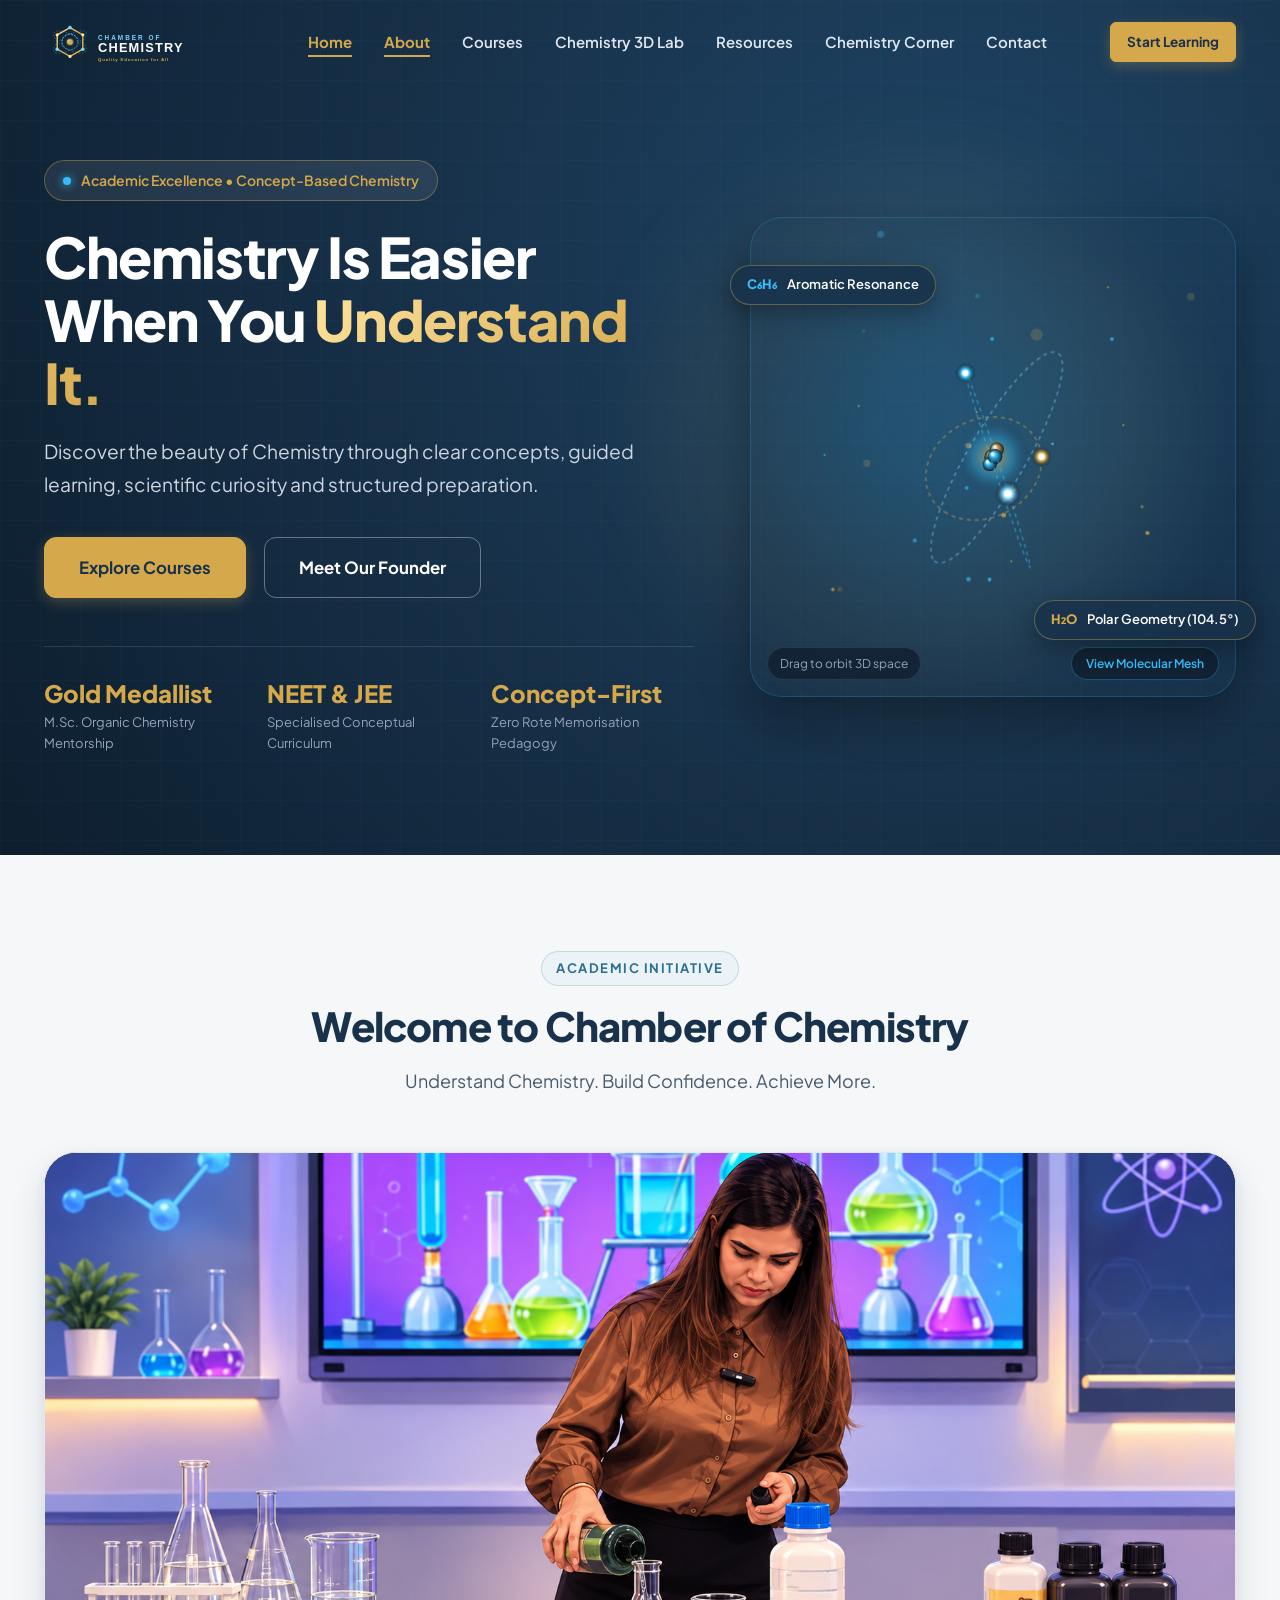
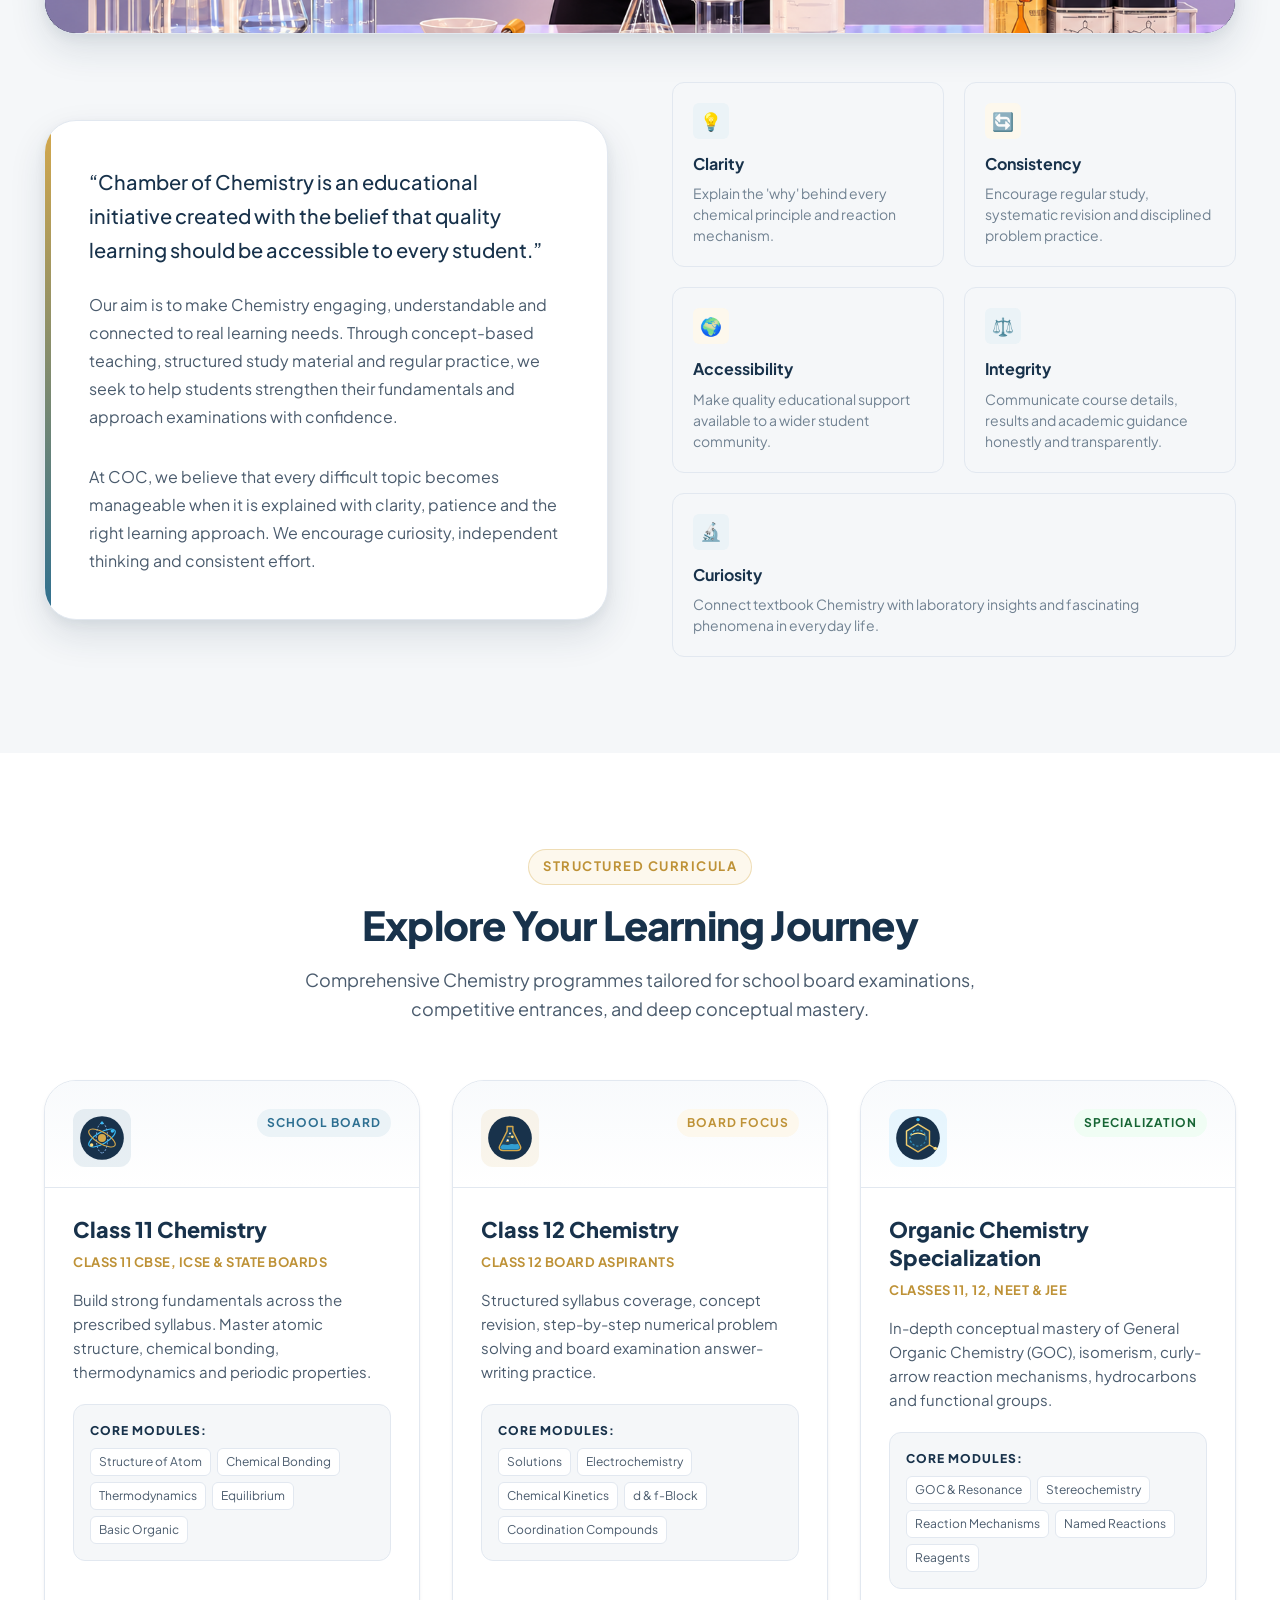
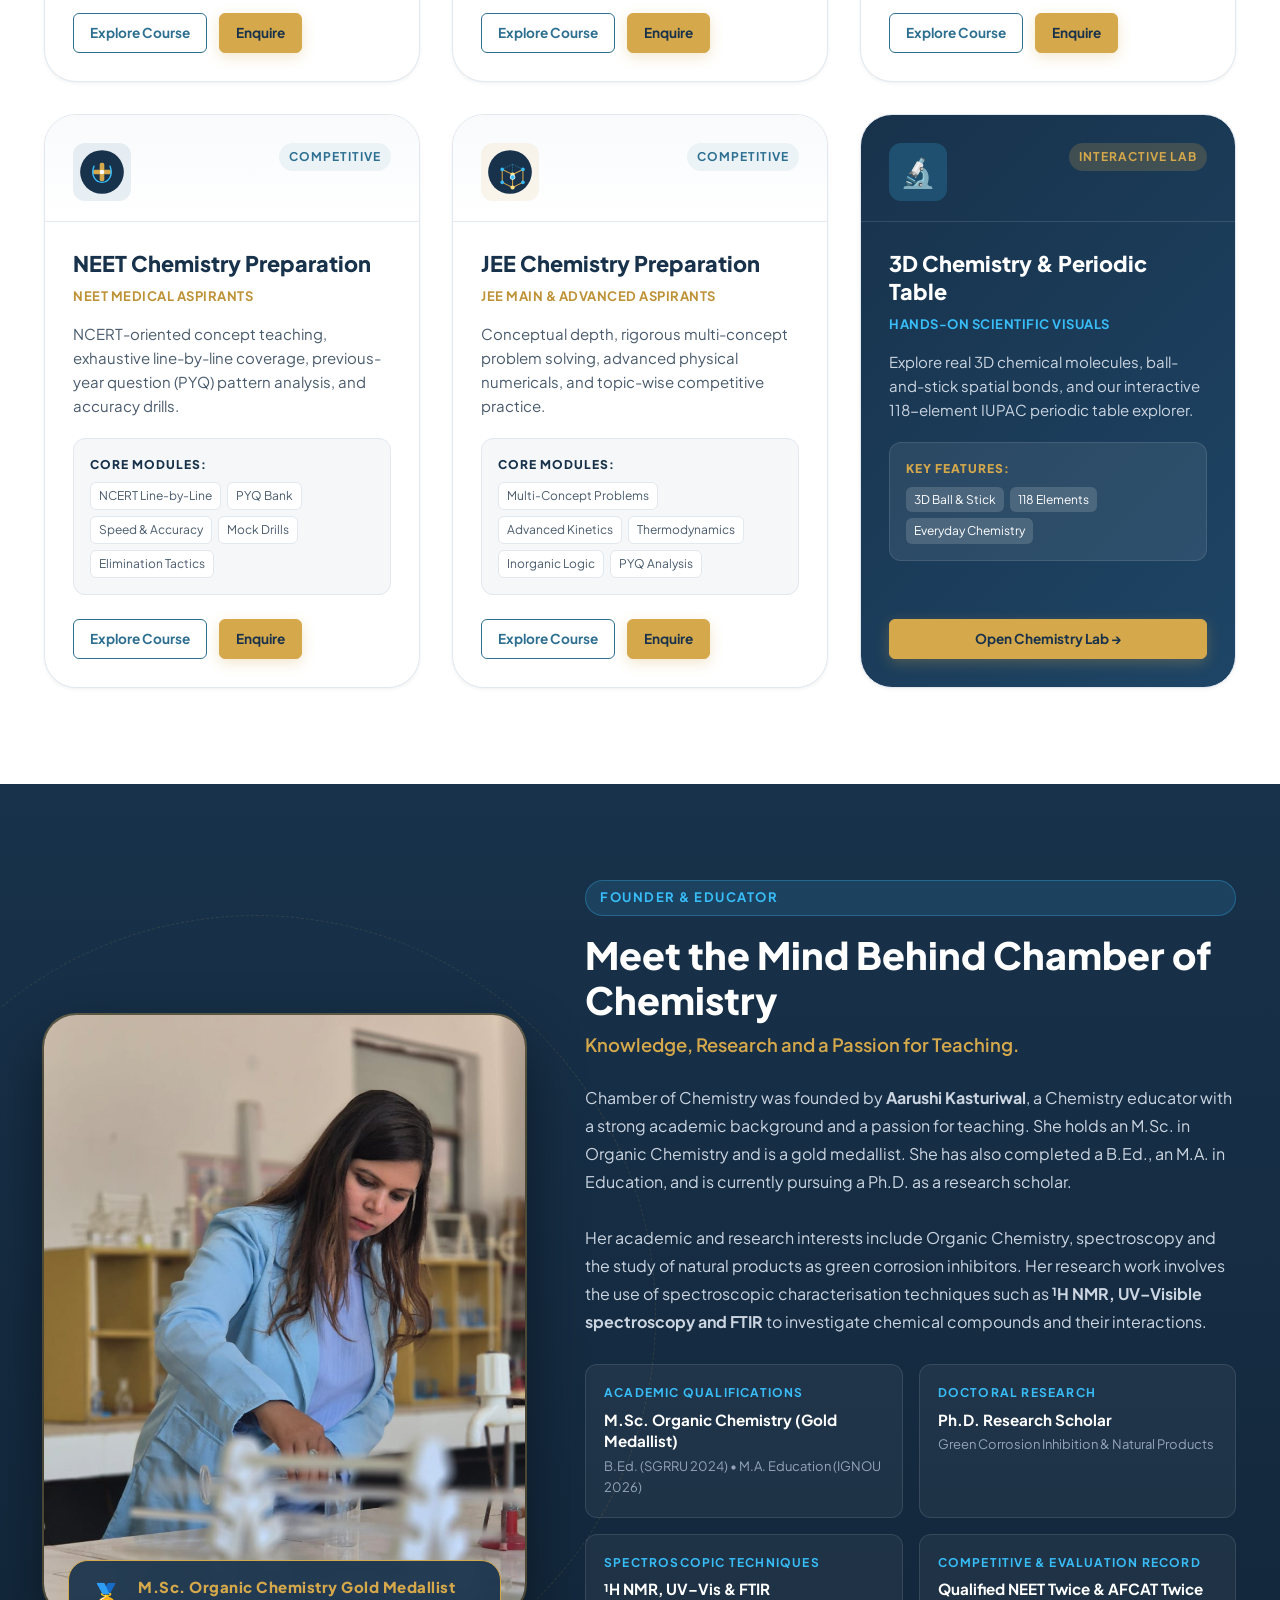
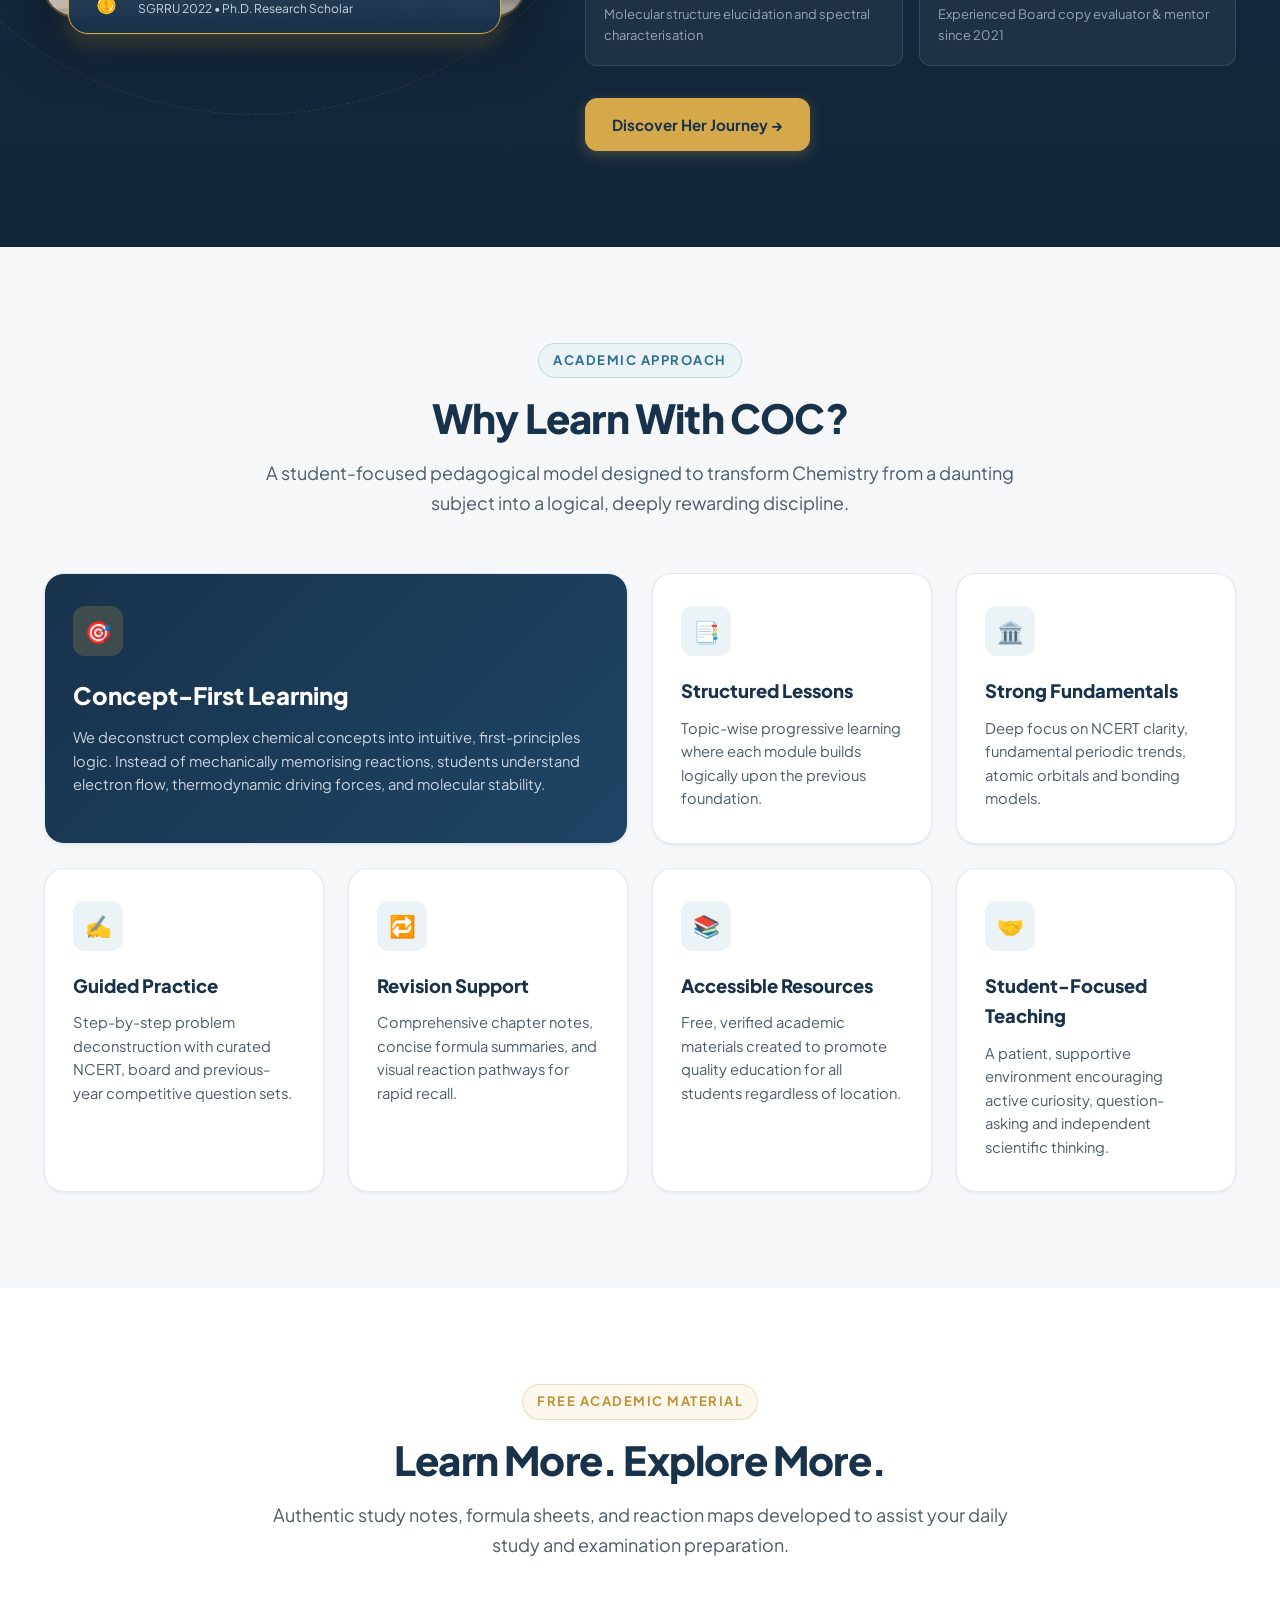
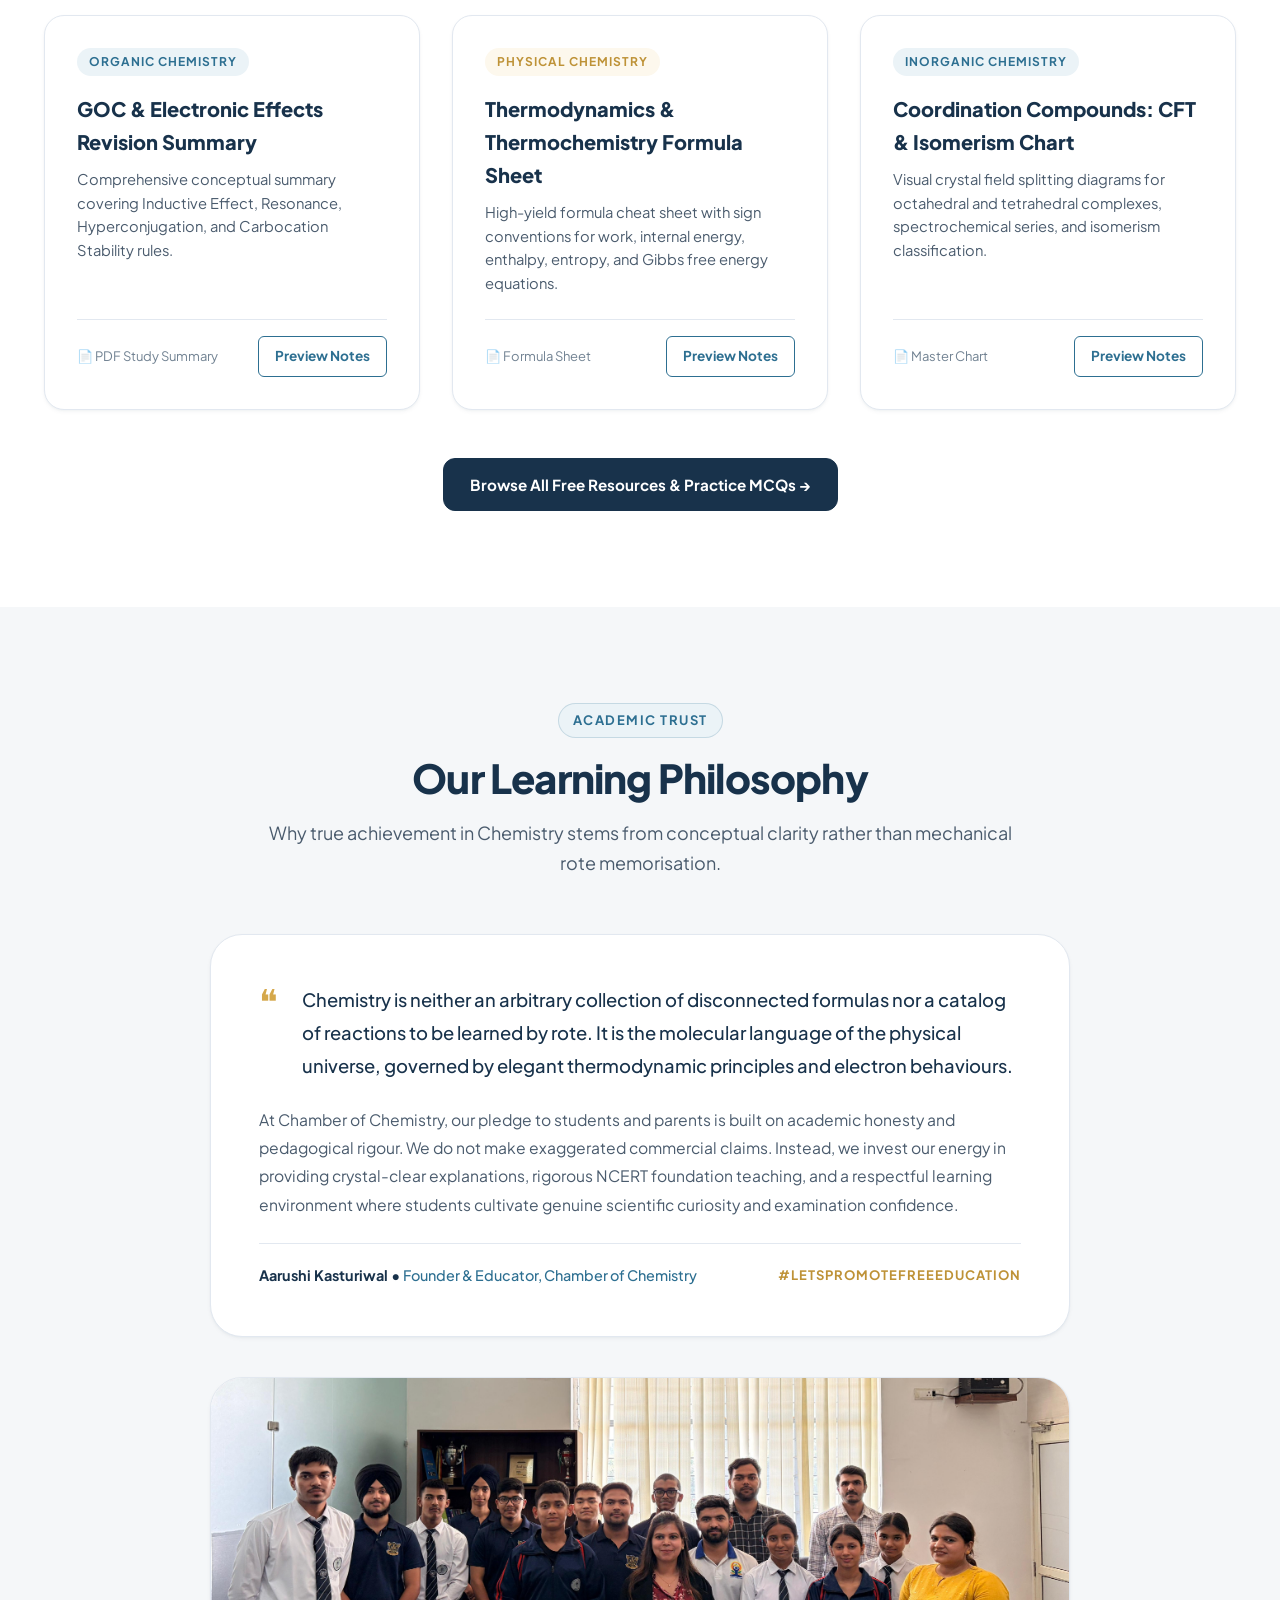
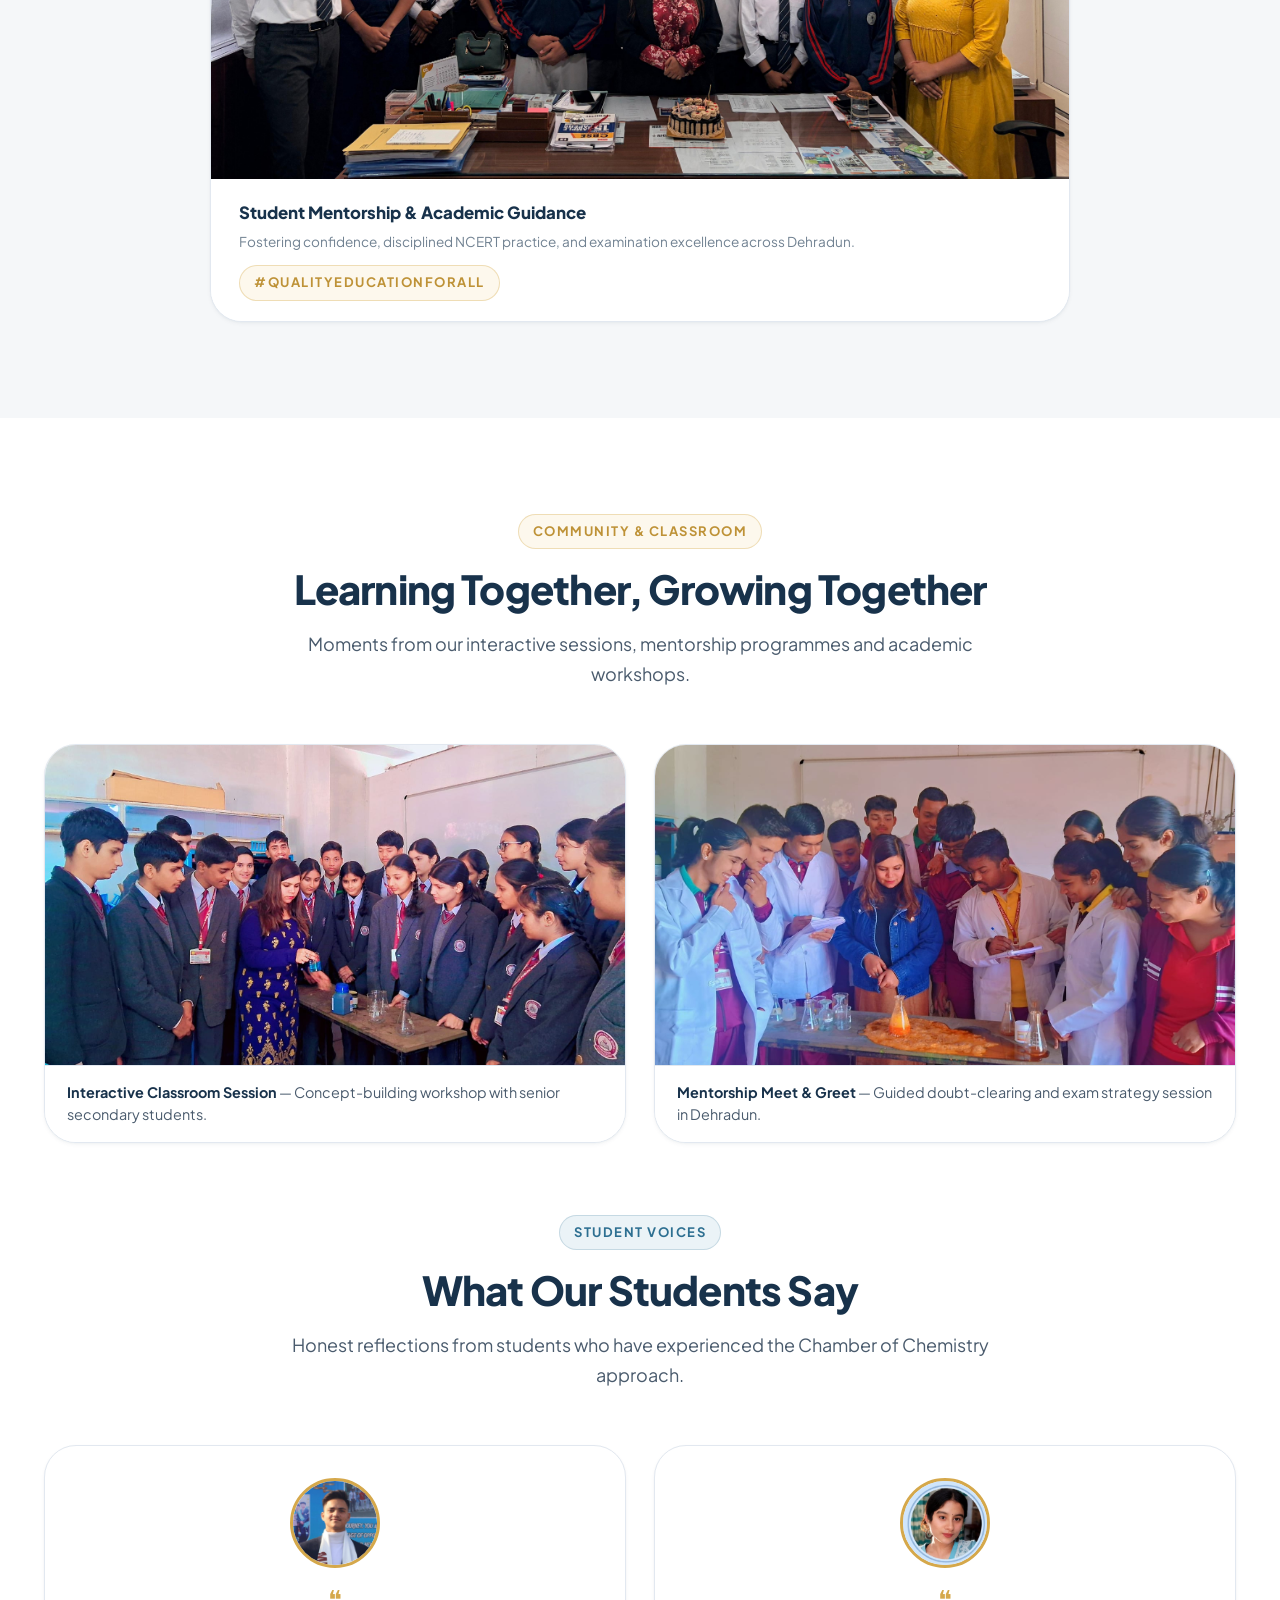
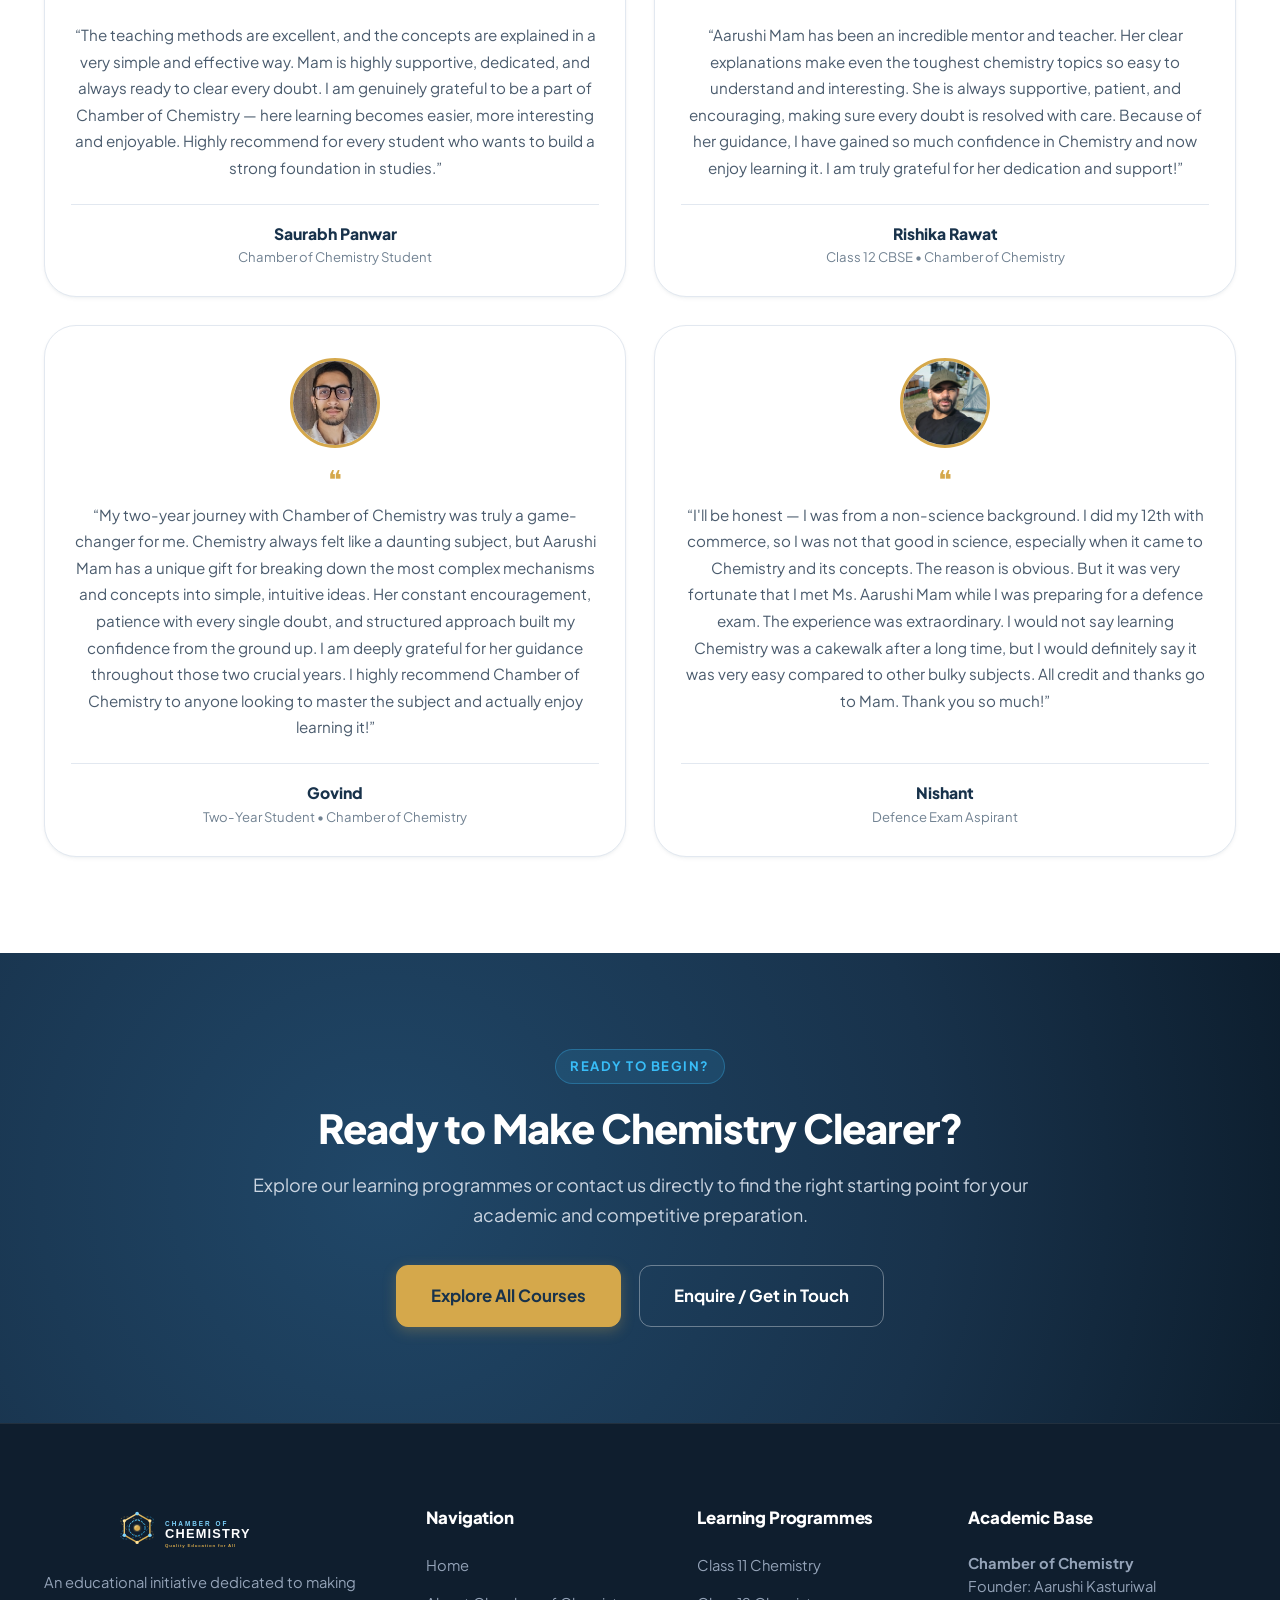
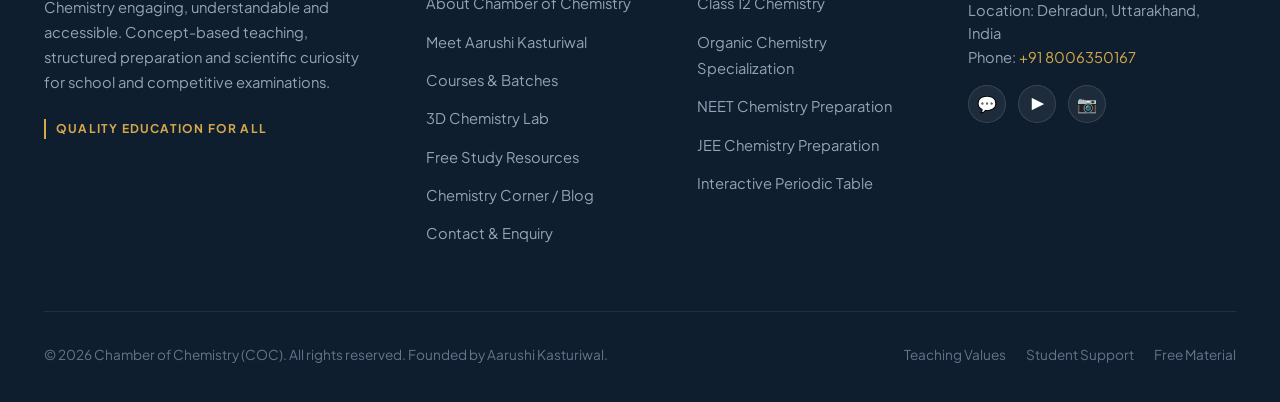
==== commit 8af4ba34: "youtube and instagram add" ====
--- a/about.html
+++ b/about.html
@@ -950,10 +950,10 @@
             <a href="https://wa.me/918006350167" class="social-btn" target="_blank" rel="noopener noreferrer" aria-label="WhatsApp Contact">
               💬
             </a>
-            <a href="https://www.youtube.com" class="social-btn" target="_blank" rel="noopener noreferrer" aria-label="Chamber of Chemistry YouTube">
+            <a href="https://www.youtube.com/@chamberofchemistry" class="social-btn" target="_blank" rel="noopener noreferrer" aria-label="Chamber of Chemistry YouTube">
               ▶
             </a>
-            <a href="https://www.instagram.com" class="social-btn" target="_blank" rel="noopener noreferrer" aria-label="Chamber of Chemistry Instagram">
+            <a href="https://www.instagram.com/chamber_of_chemistry/" class="social-btn" target="_blank" rel="noopener noreferrer" aria-label="Chamber of Chemistry Instagram">
               📷
             </a>
           </div>
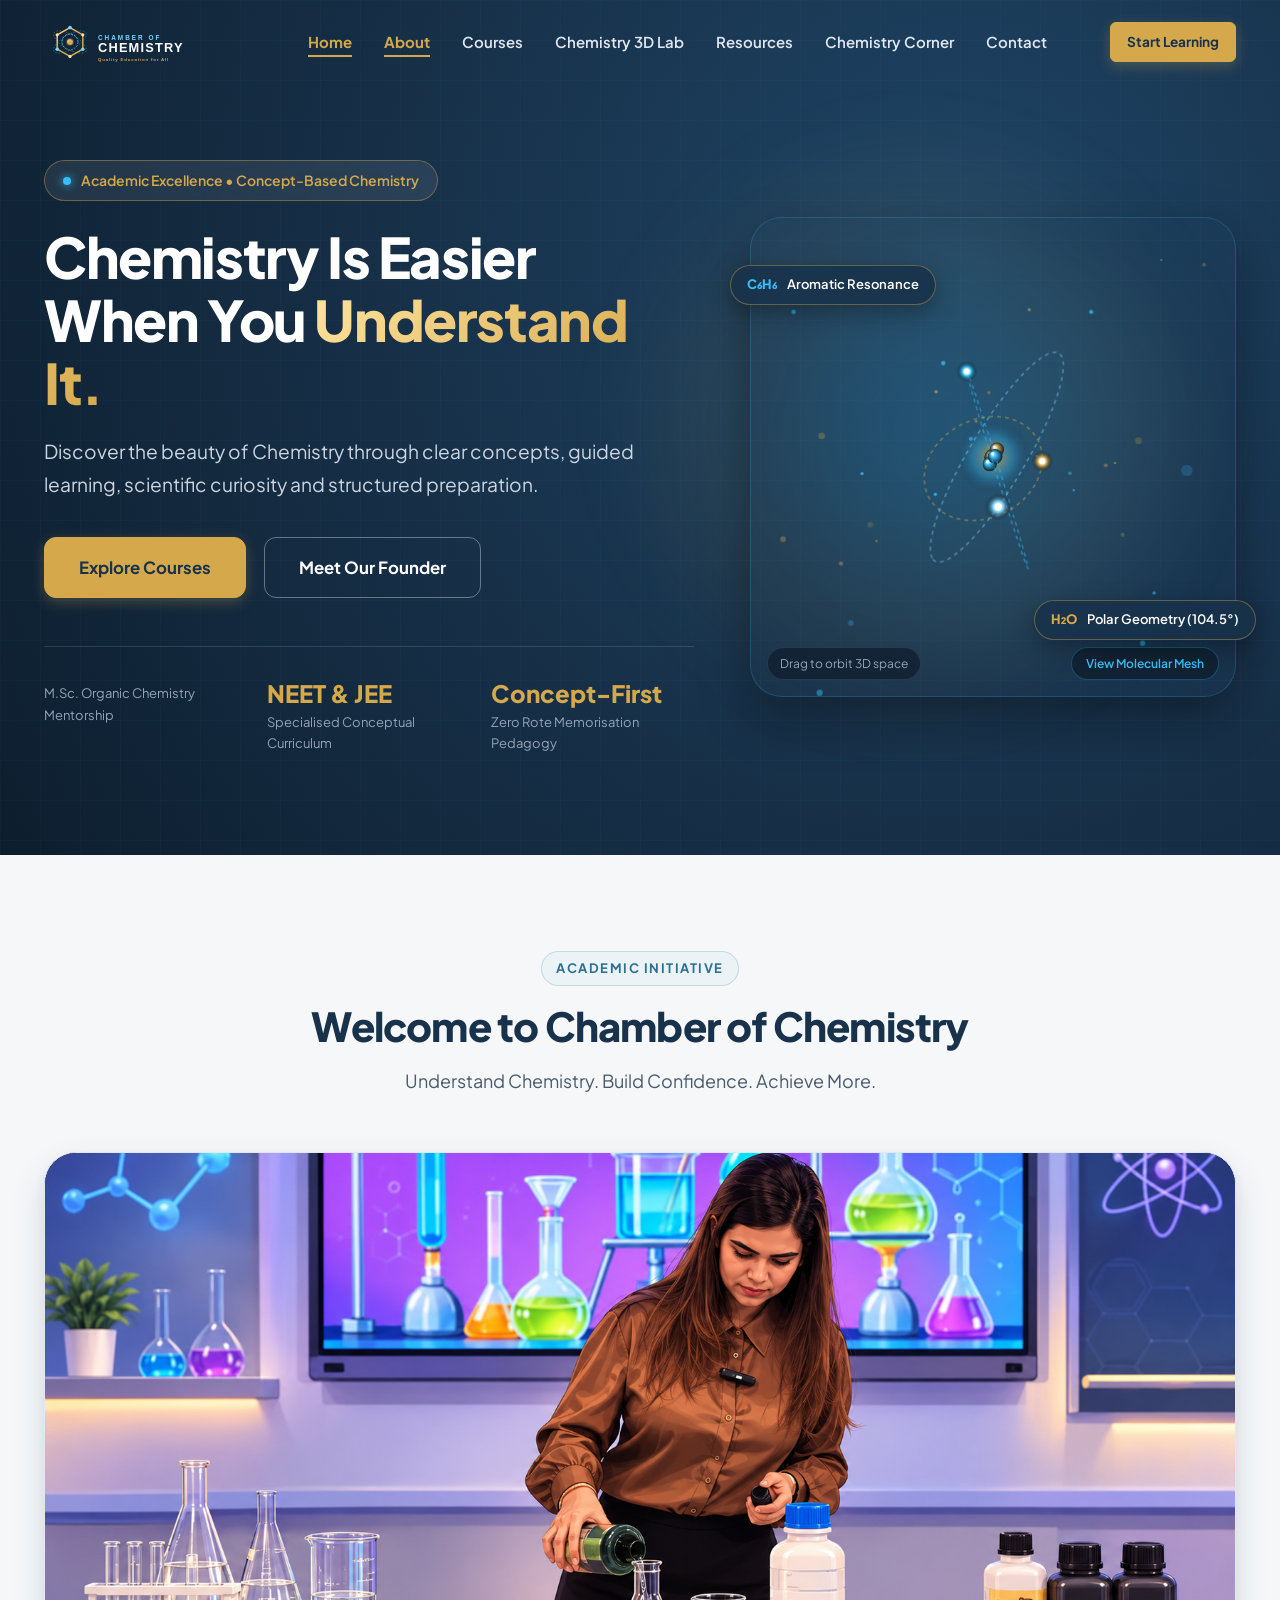
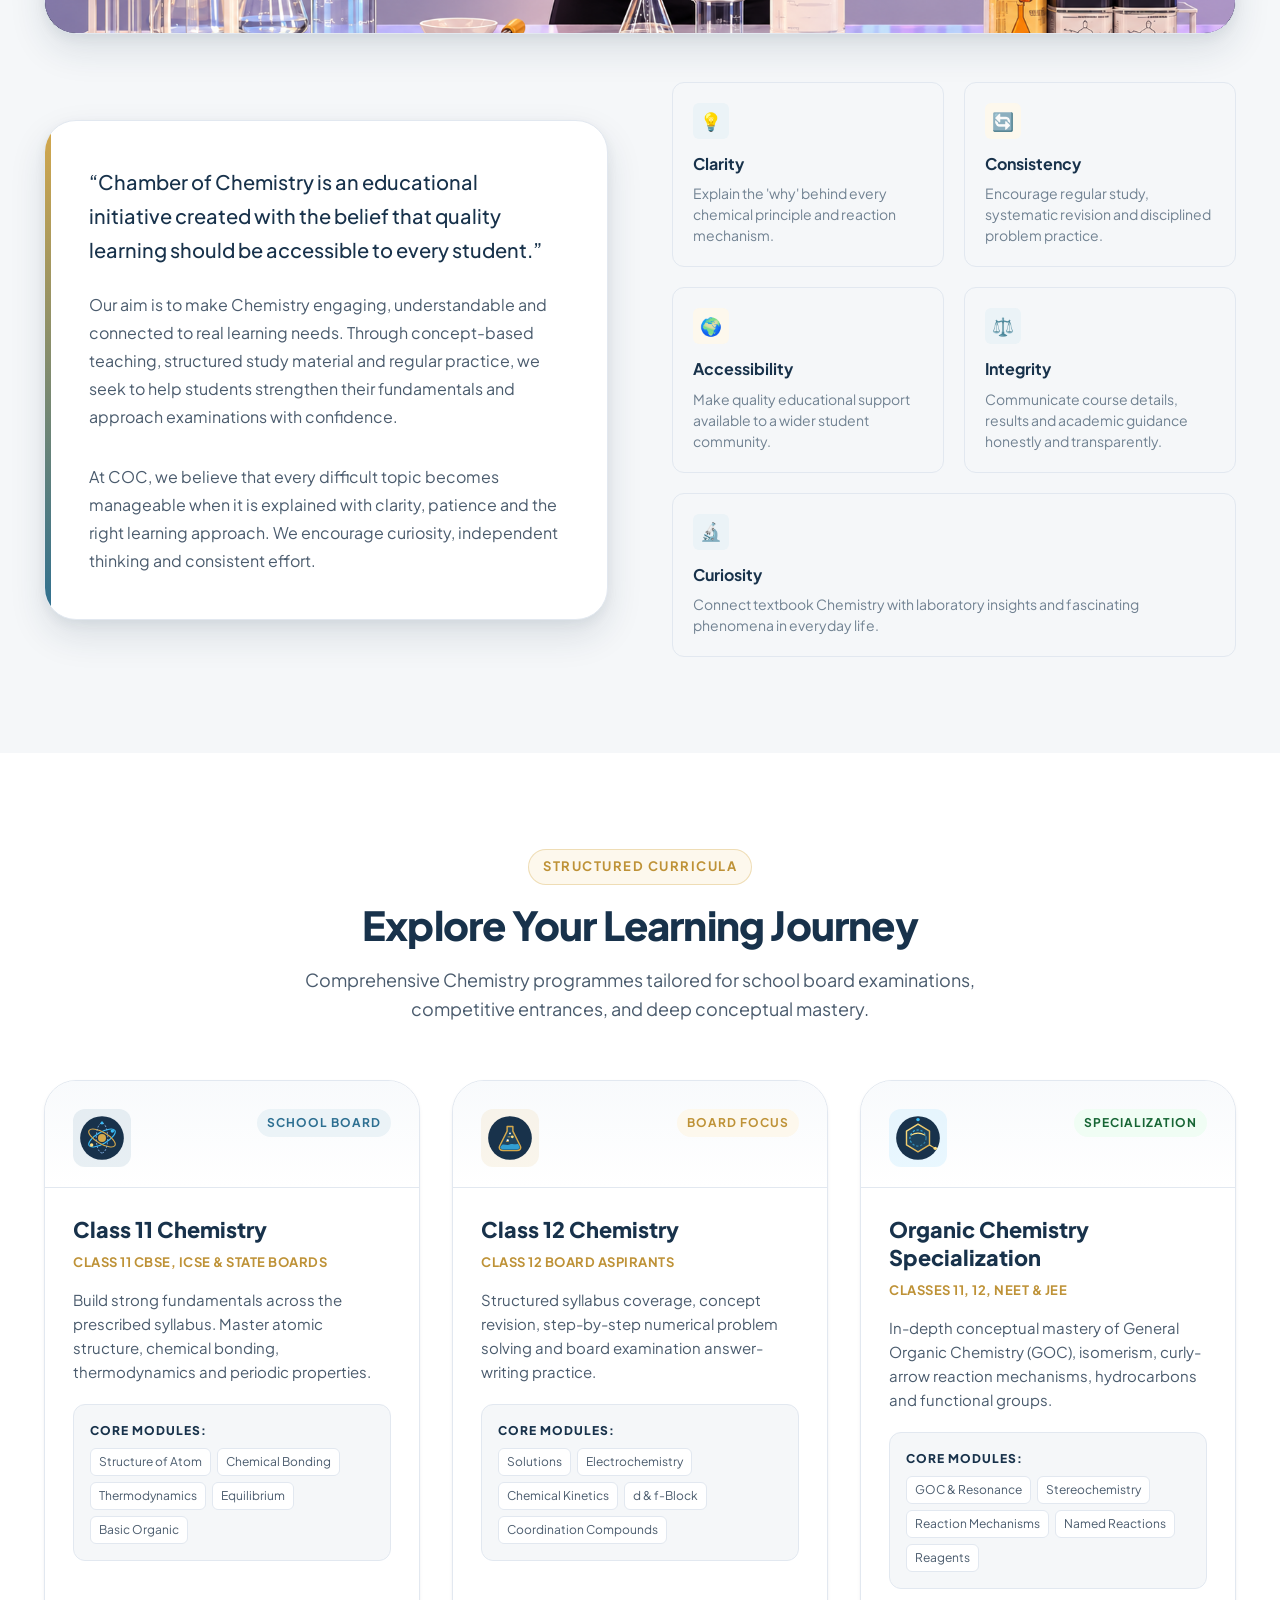
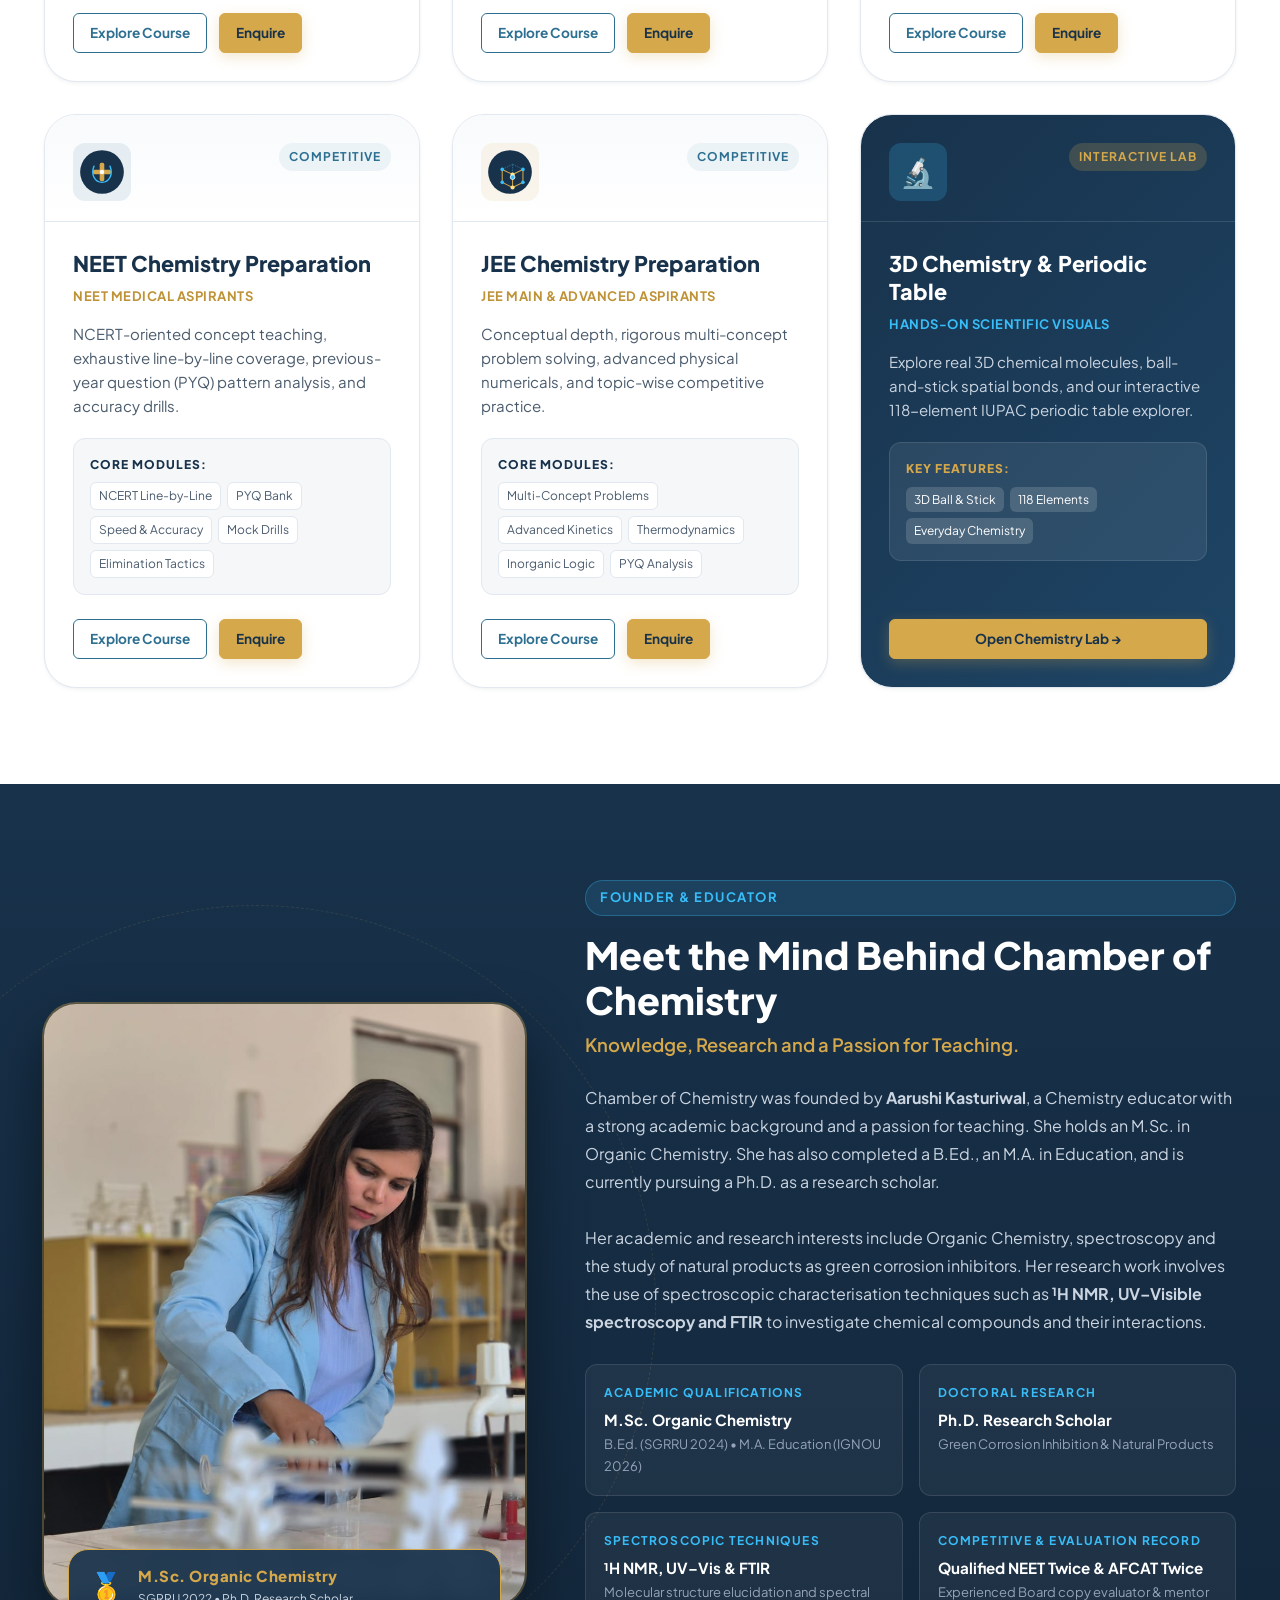
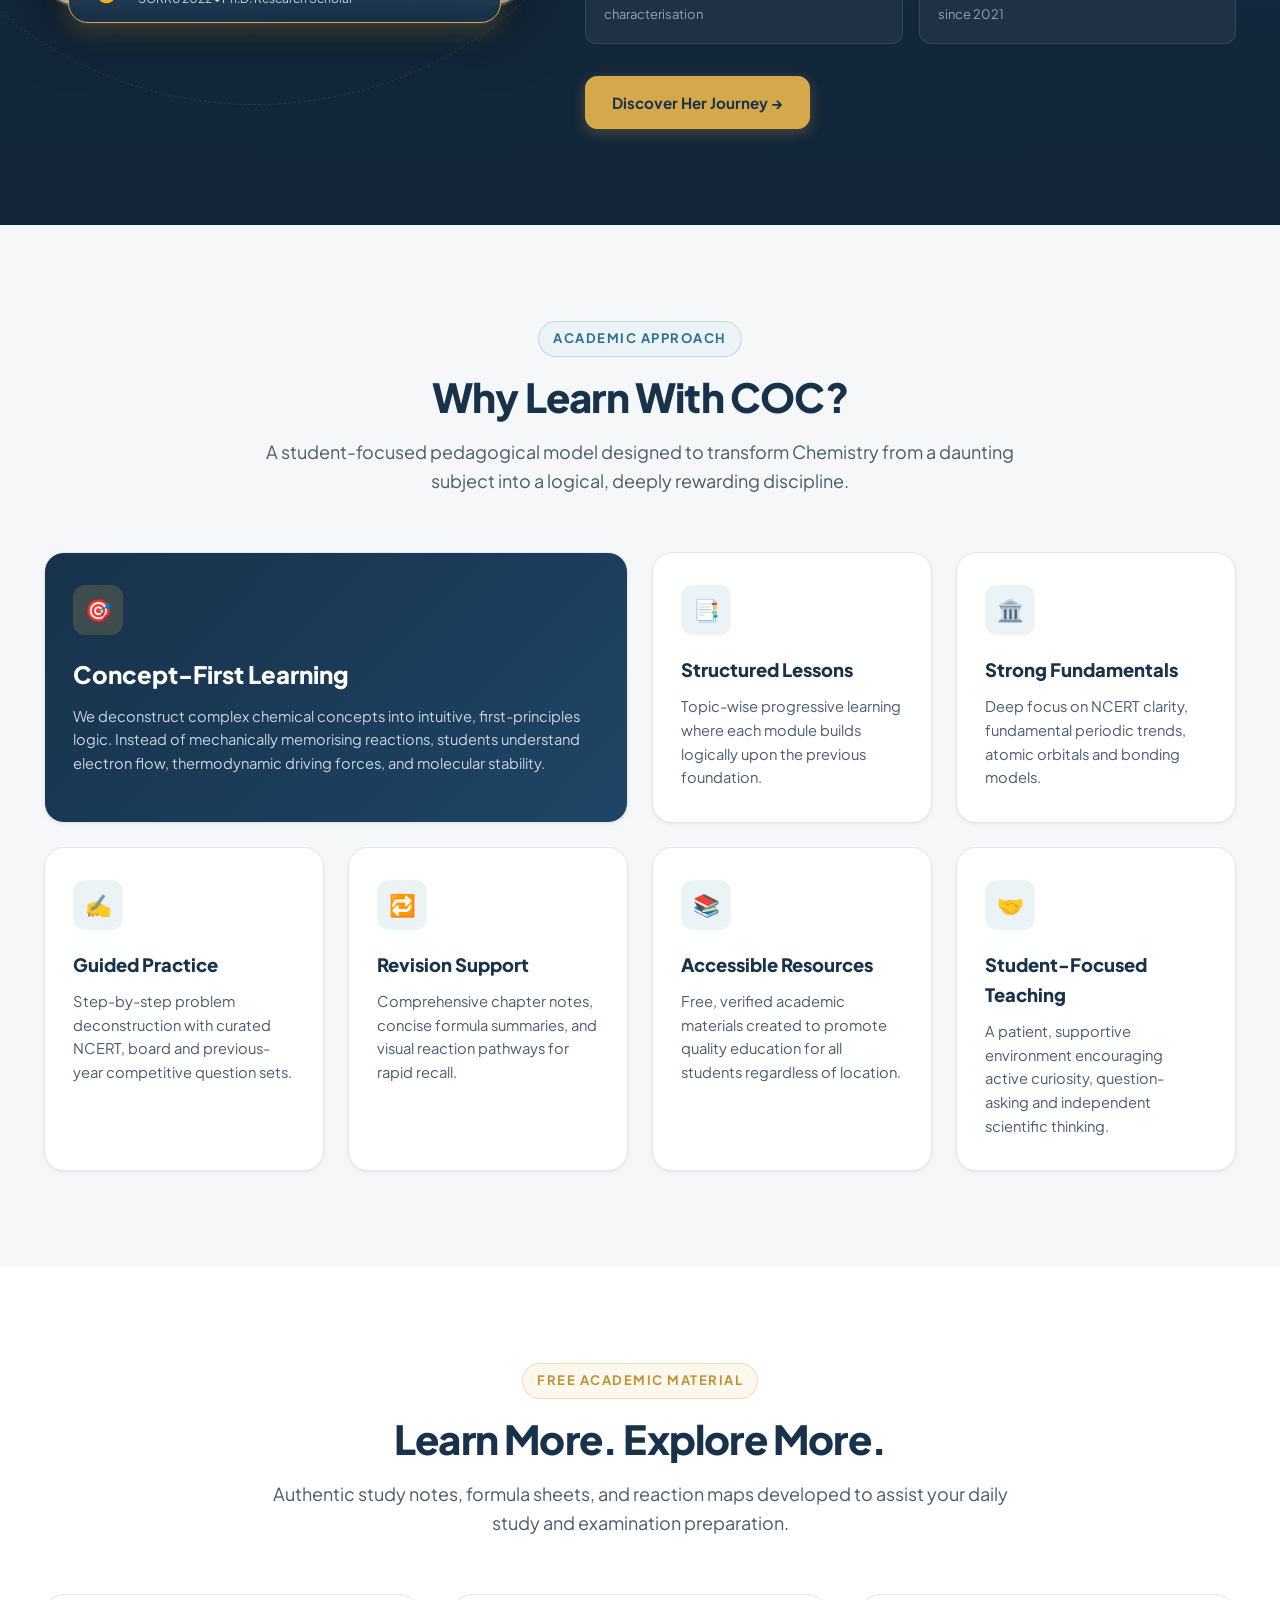
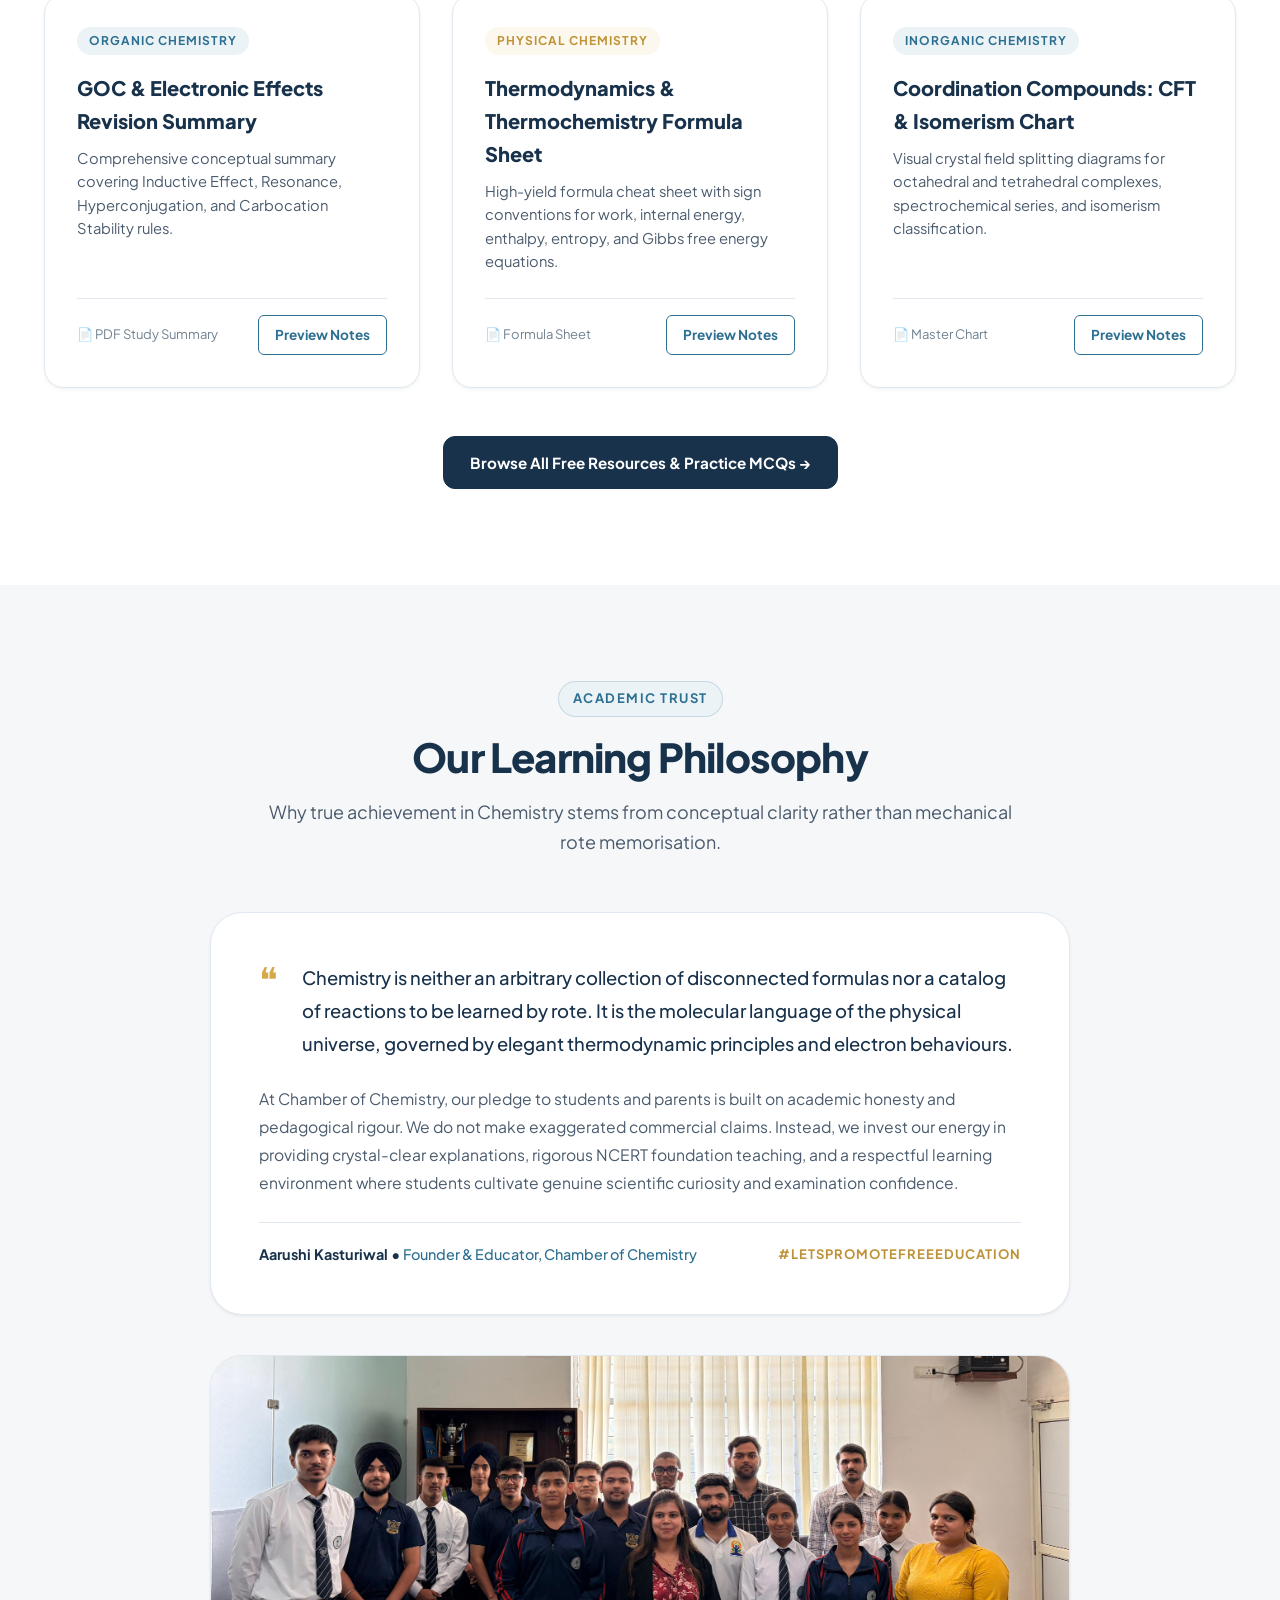
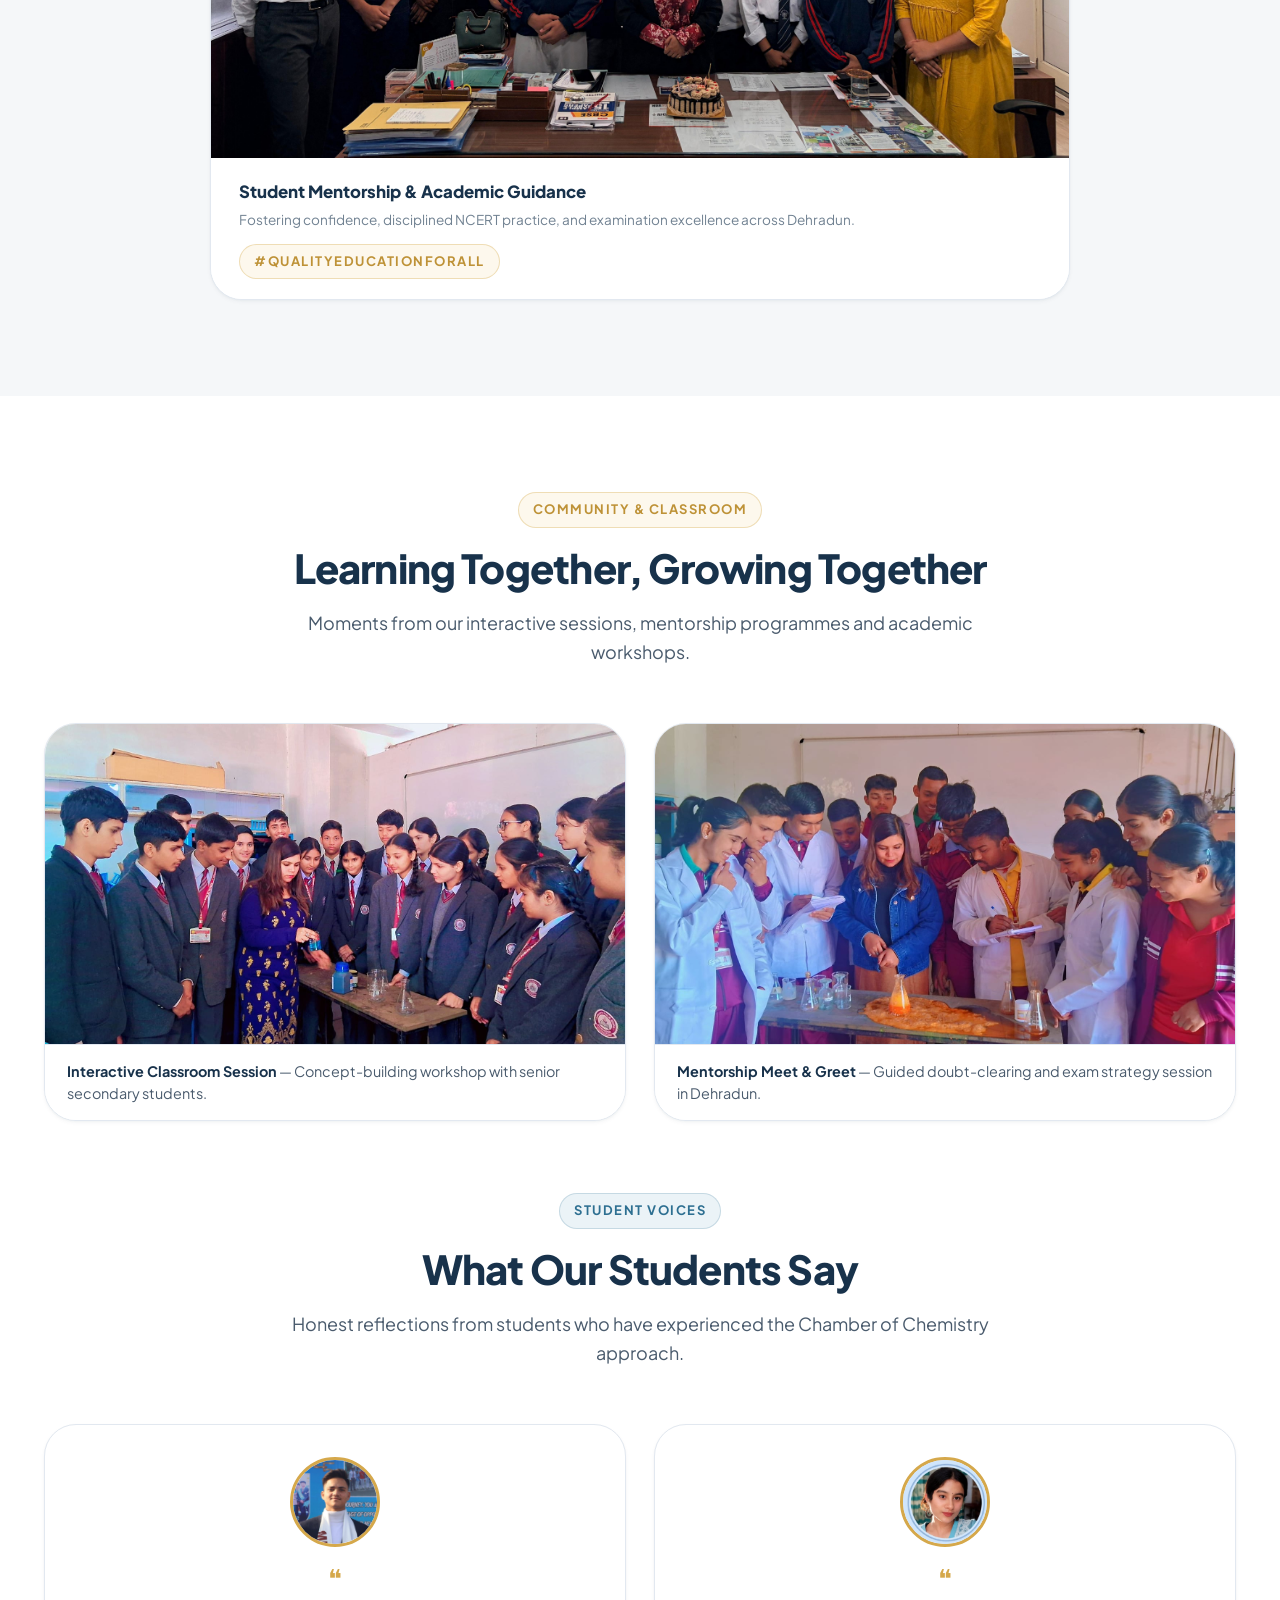
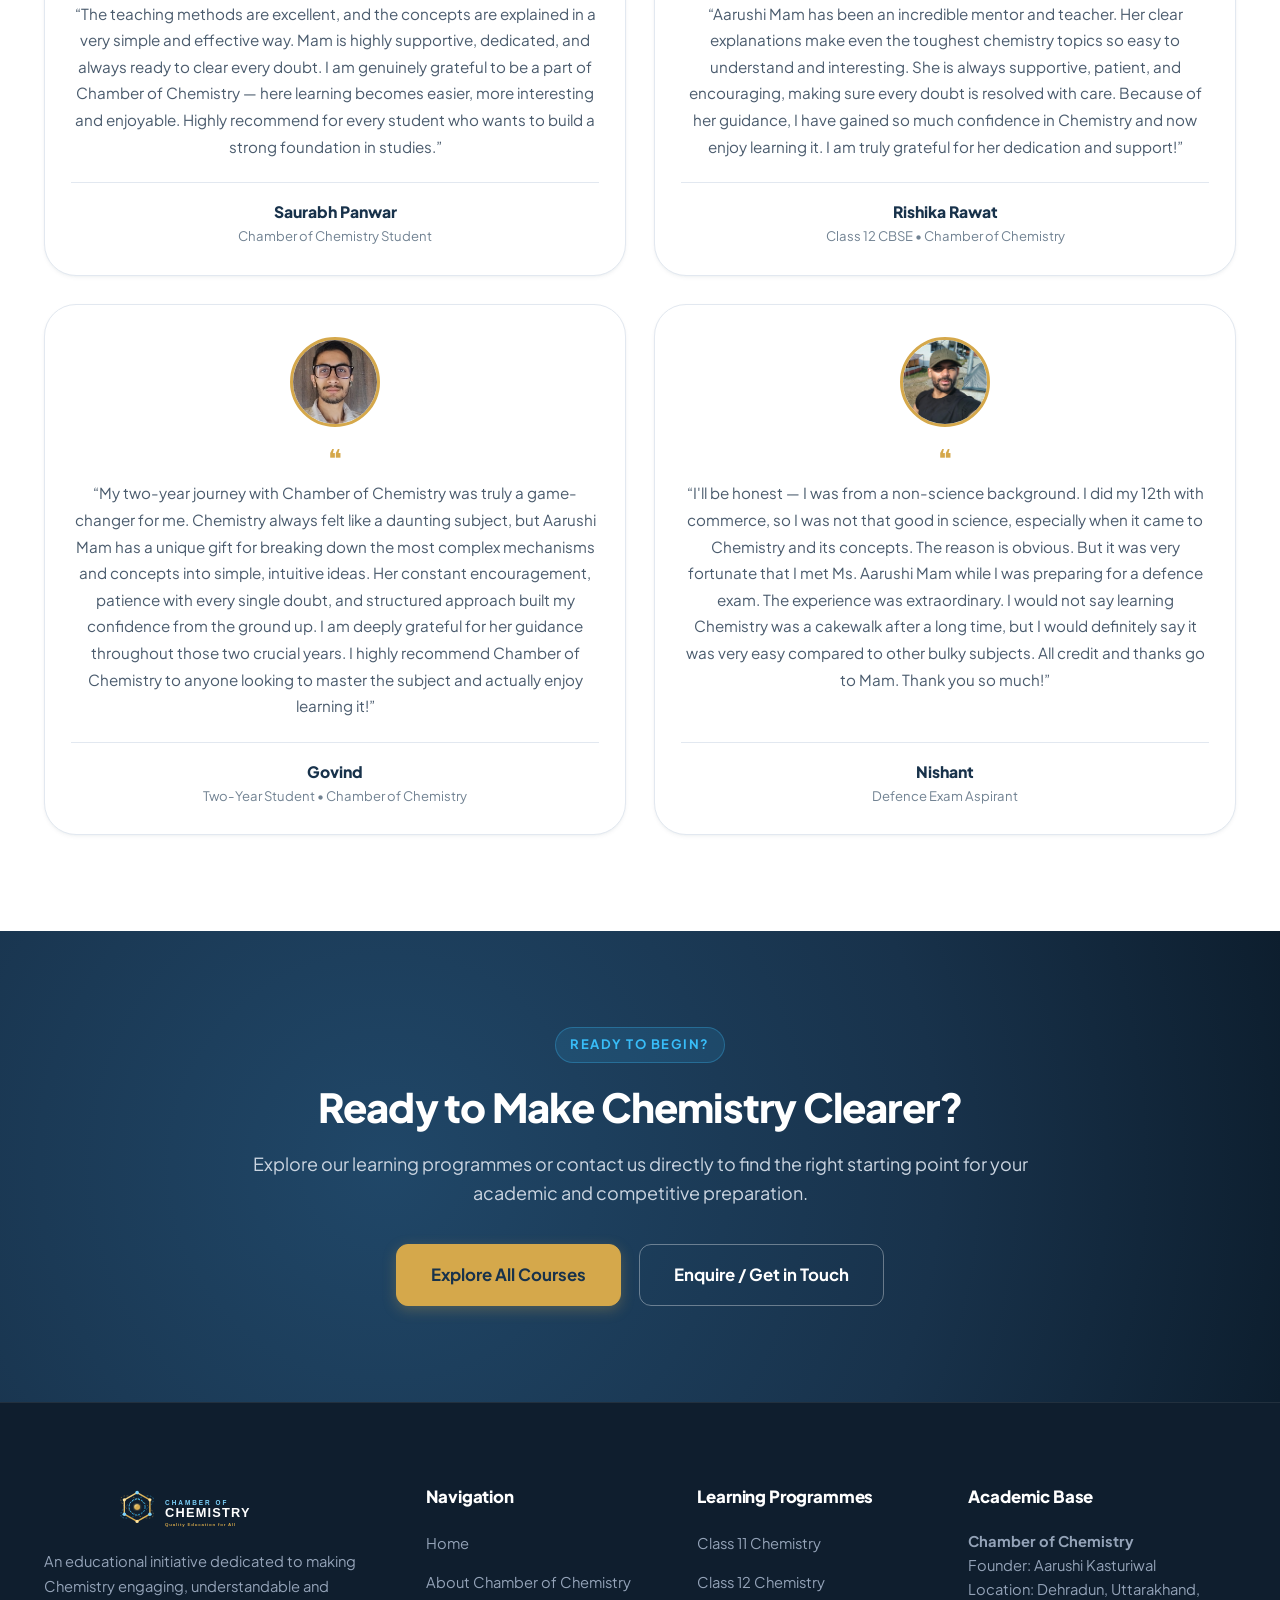
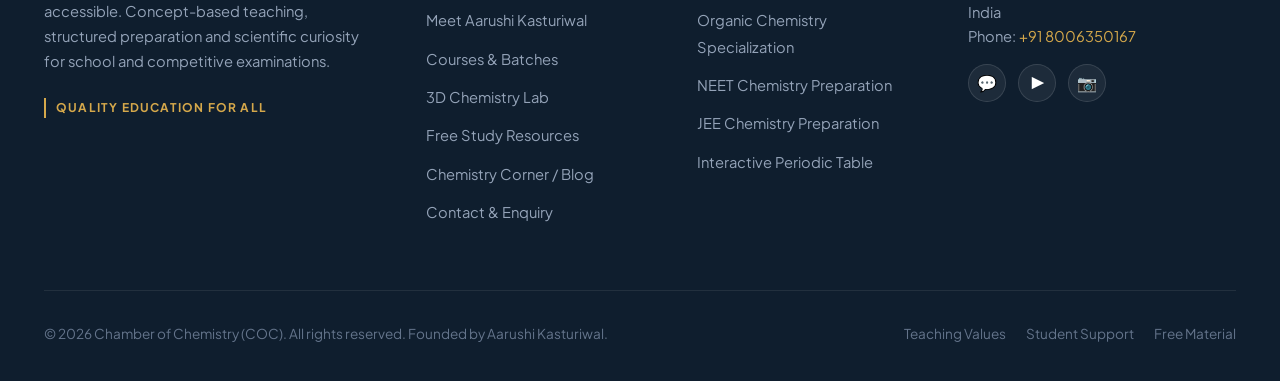
==== commit 468cb1f3: "remove gold" ====
--- a/about.html
+++ b/about.html
@@ -64,7 +64,7 @@
             }
           ],
           "hasCredential": [
-            "M.Sc. in Organic Chemistry (Gold Medallist)",
+            "M.Sc. in Organic Chemistry",
             "Bachelor of Education (B.Ed.)",
             "M.A. Education",
             "Ph.D. Research Scholar"
@@ -157,7 +157,7 @@
 
             <div class="hero-metrics">
               <div class="metric-item">
-                <span class="metric-value">Gold Medallist</span>
+                <!-- <span class="metric-value">Gold Medallist</span> -->
                 <span class="metric-label">M.Sc. Organic Chemistry Mentorship</span>
               </div>
               <div class="metric-item">
@@ -495,7 +495,7 @@
             <div class="founder-floating-badge">
               <span class="badge-gold-medal" aria-hidden="true">🥇</span>
               <div>
-                <div class="badge-text-primary">M.Sc. Organic Chemistry Gold Medallist</div>
+                <div class="badge-text-primary">M.Sc. Organic Chemistry</div>
                 <div class="badge-text-sub">SGRRU 2022 • Ph.D. Research Scholar</div>
               </div>
             </div>
@@ -508,7 +508,7 @@
             <div class="founder-subheading">Knowledge, Research and a Passion for Teaching.</div>
 
             <p class="founder-bio">
-              Chamber of Chemistry was founded by <strong>Aarushi Kasturiwal</strong>, a Chemistry educator with a strong academic background and a passion for teaching. She holds an M.Sc. in Organic Chemistry and is a gold medallist. She has also completed a B.Ed., an M.A. in Education, and is currently pursuing a Ph.D. as a research scholar.
+              Chamber of Chemistry was founded by <strong>Aarushi Kasturiwal</strong>, a Chemistry educator with a strong academic background and a passion for teaching. She holds an M.Sc. in Organic Chemistry. She has also completed a B.Ed., an M.A. in Education, and is currently pursuing a Ph.D. as a research scholar.
             </p>
 
             <p class="founder-bio">
@@ -519,7 +519,7 @@
             <div class="credentials-grid">
               <div class="credential-item">
                 <div class="credential-label">Academic Qualifications</div>
-                <div class="credential-val">M.Sc. Organic Chemistry (Gold Medallist)</div>
+                <div class="credential-val">M.Sc. Organic Chemistry </div>
                 <div class="credential-detail">B.Ed. (SGRRU 2024) • M.A. Education (IGNOU 2026)</div>
               </div>
 
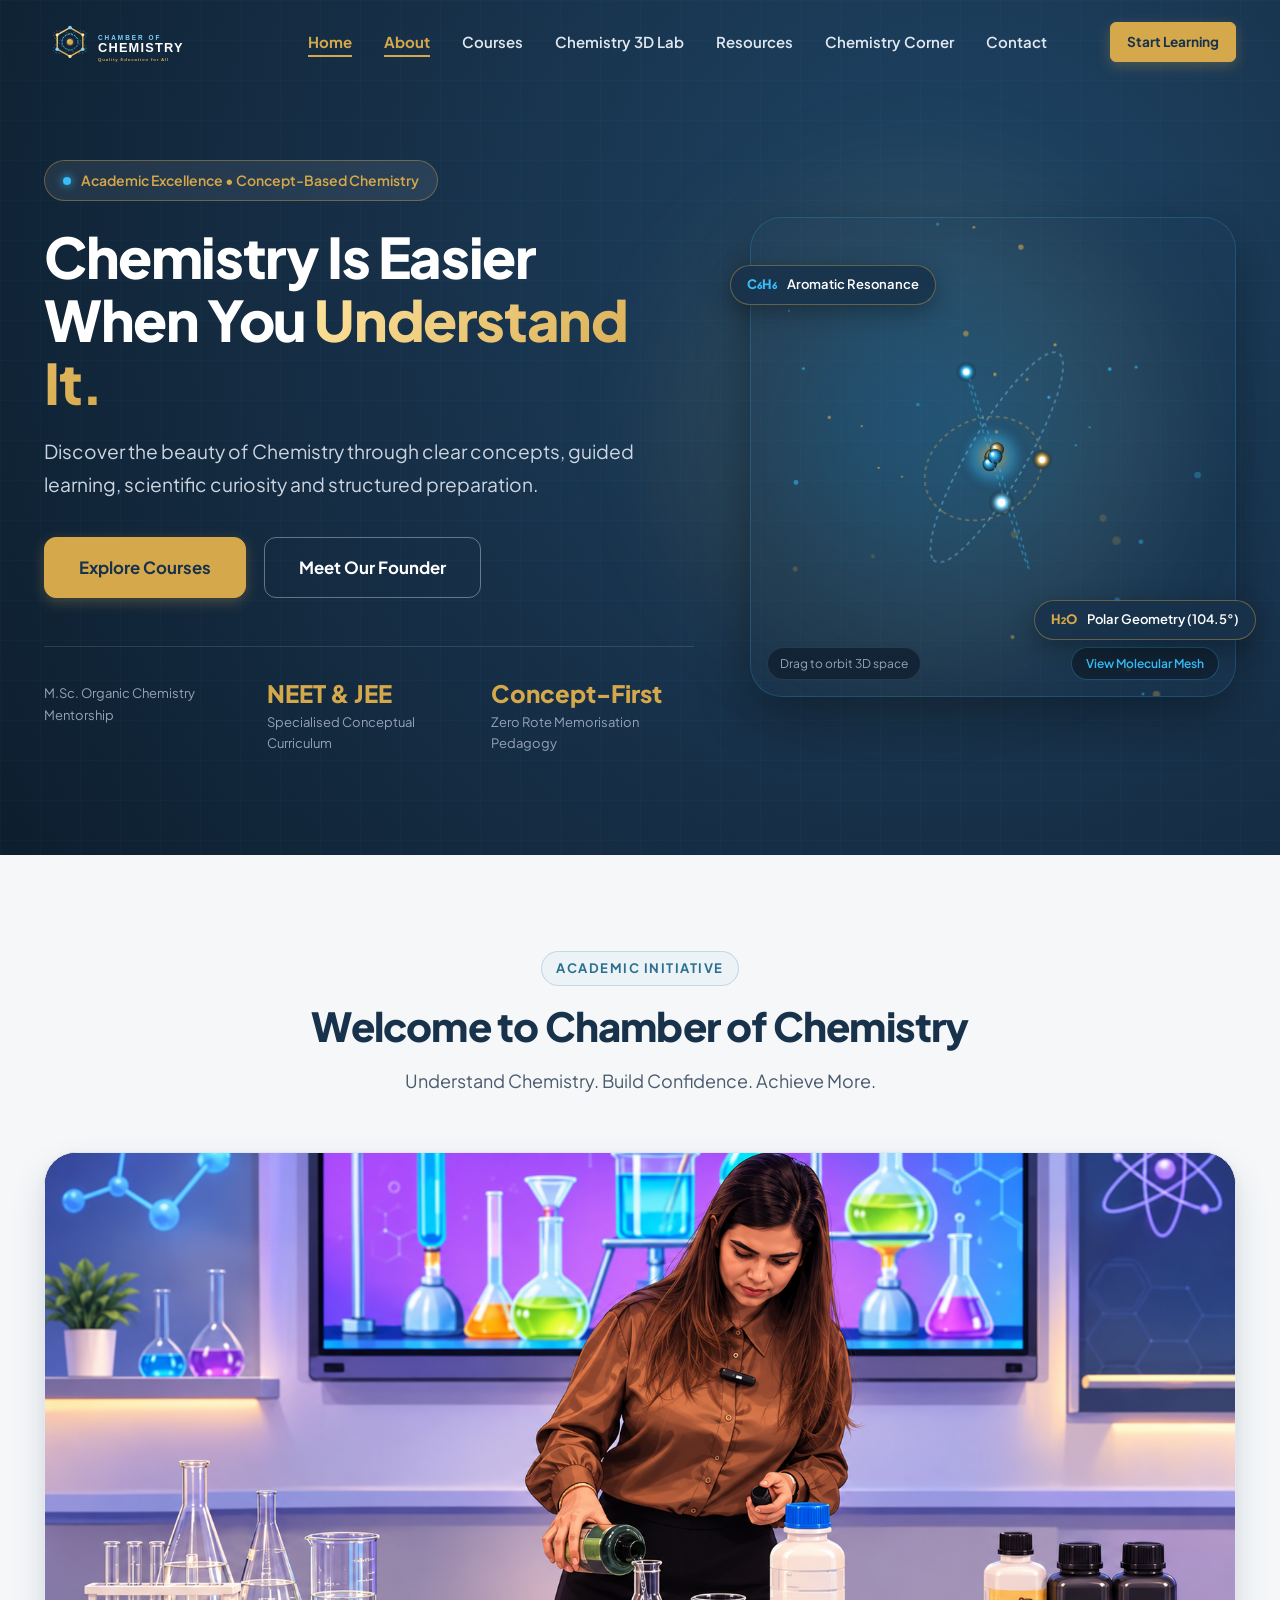
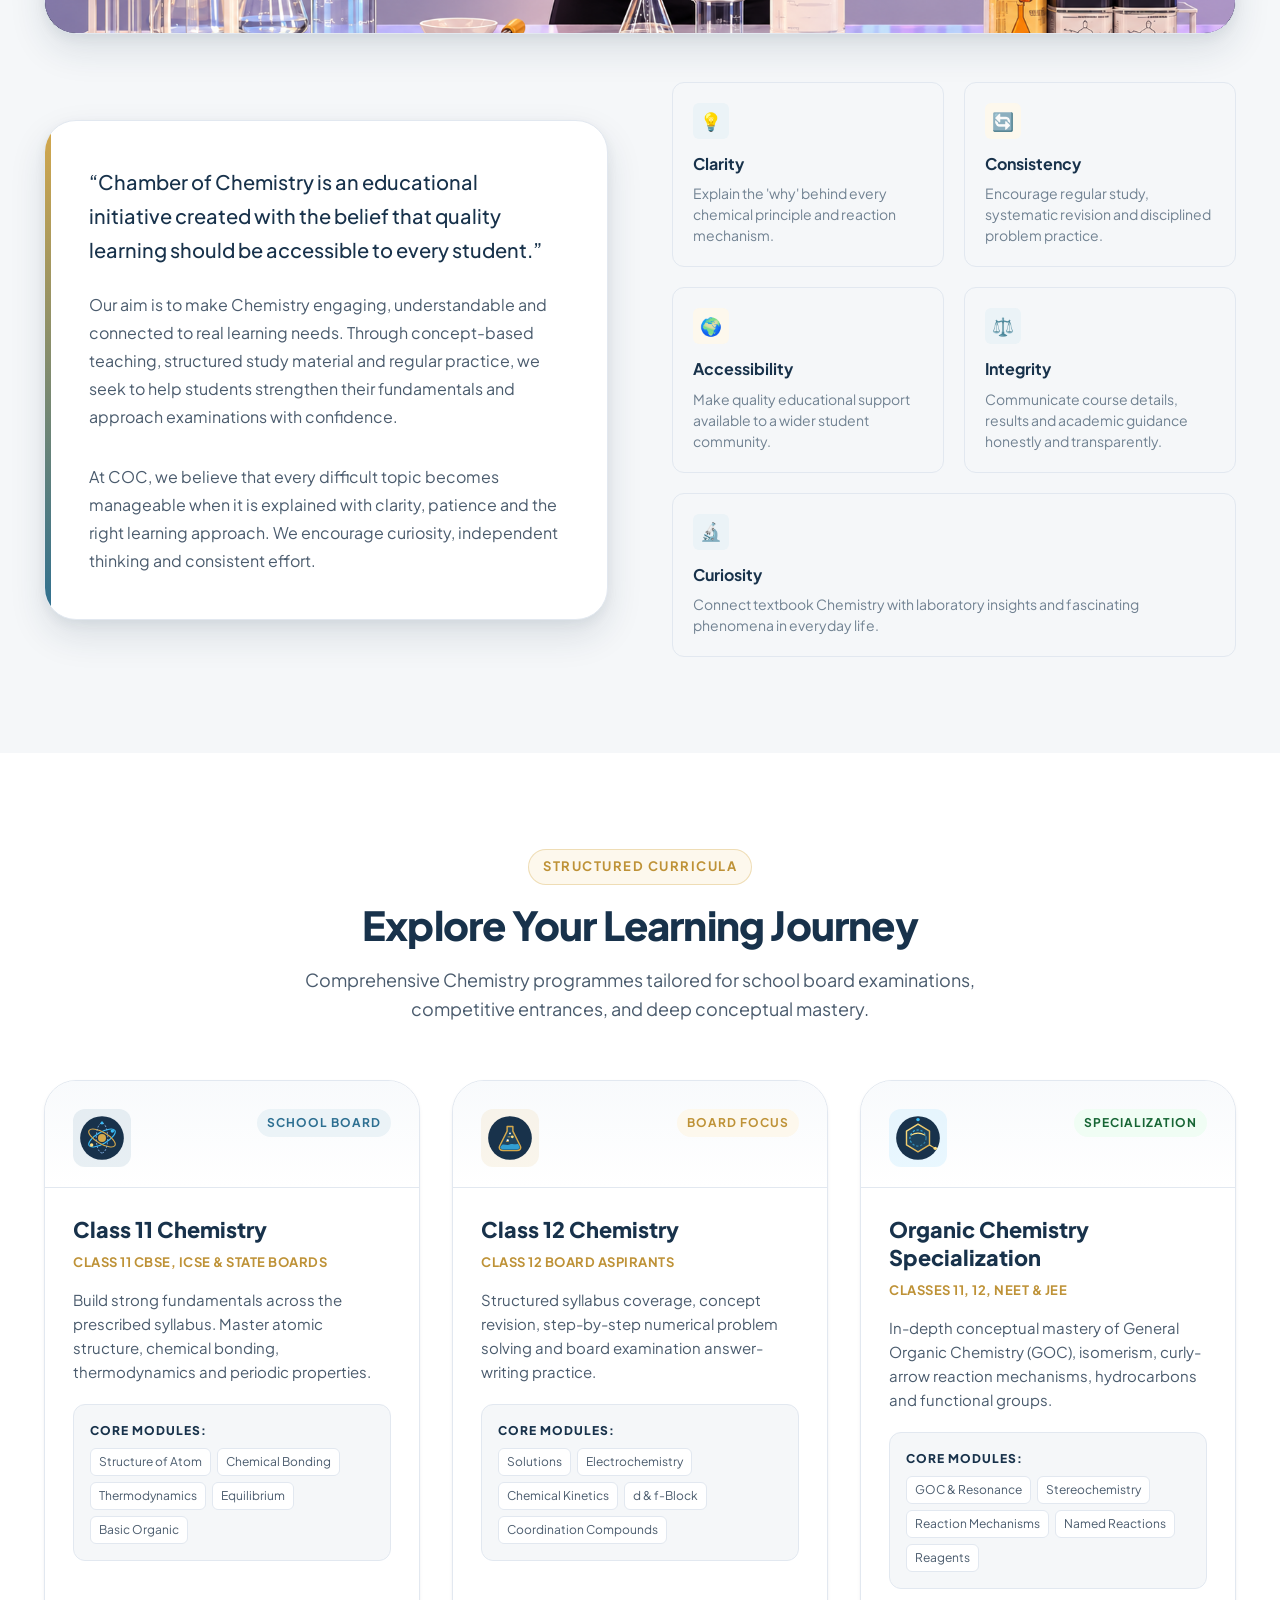
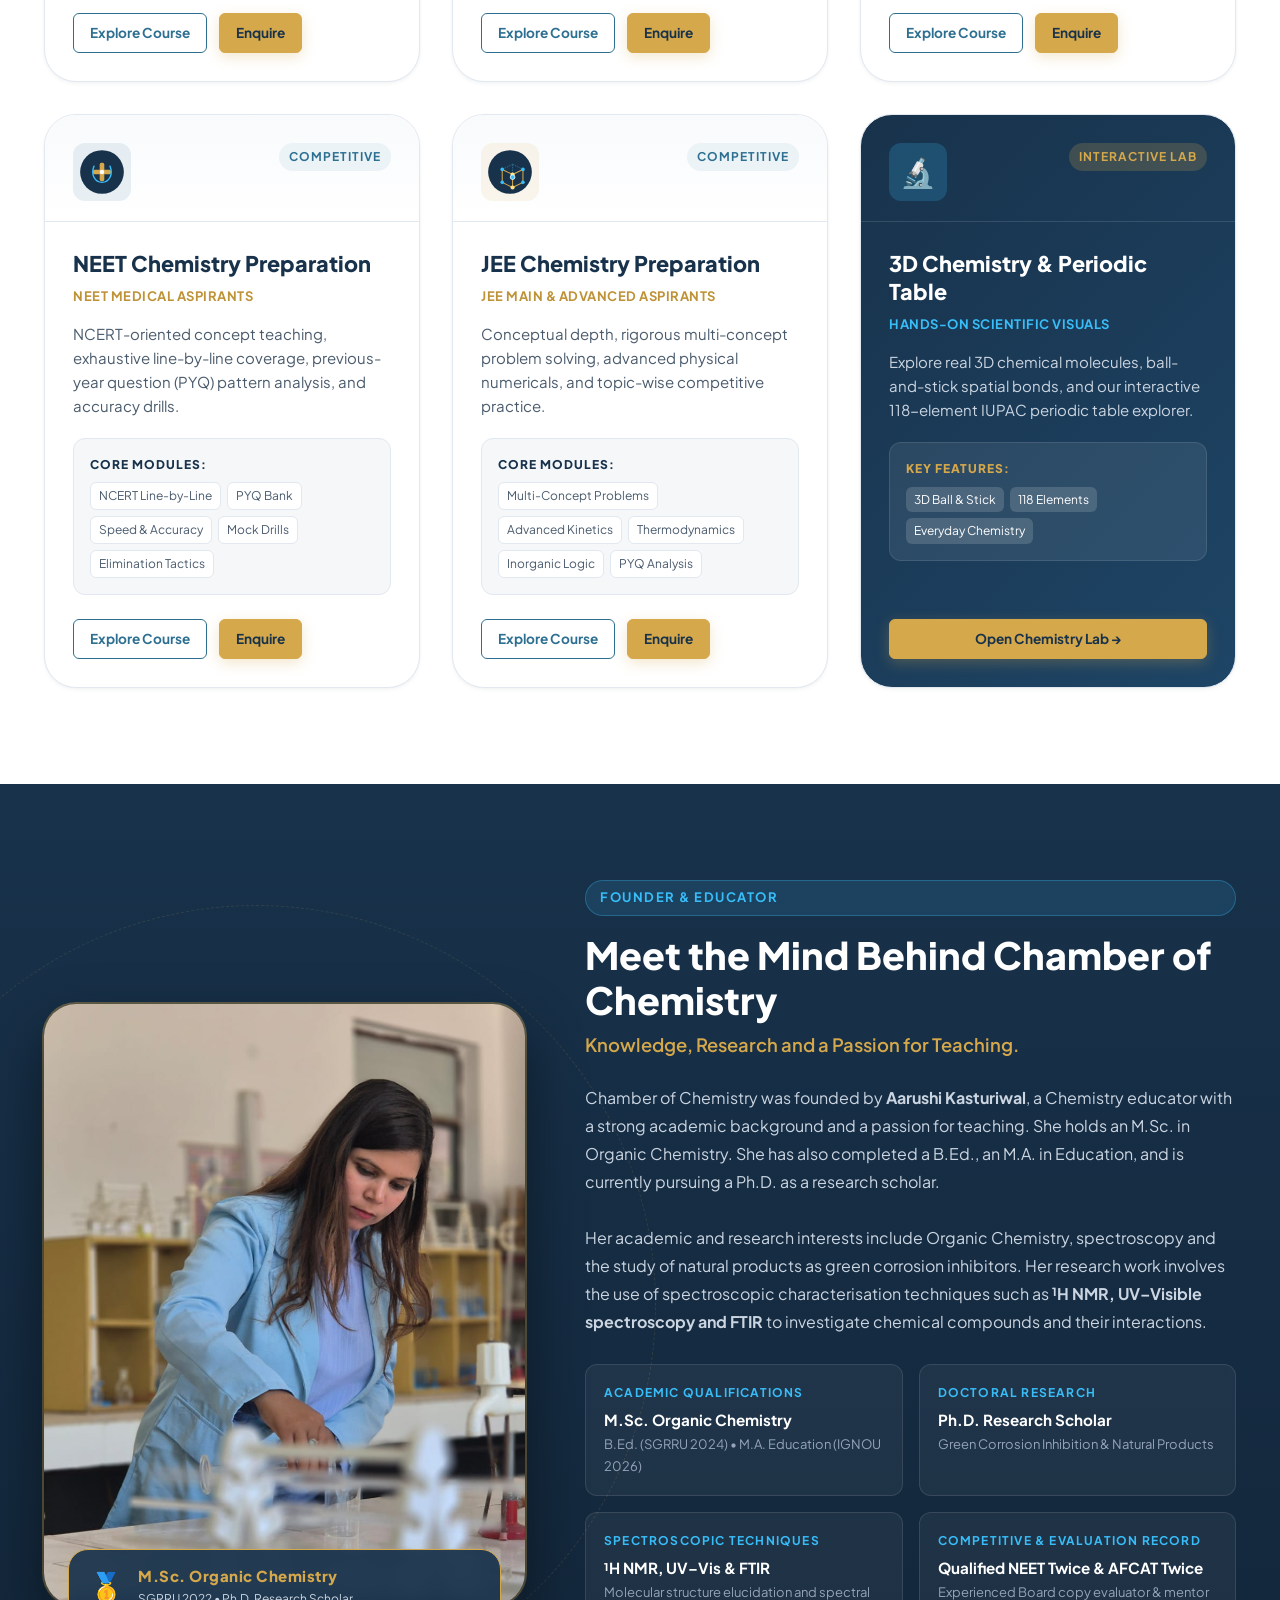
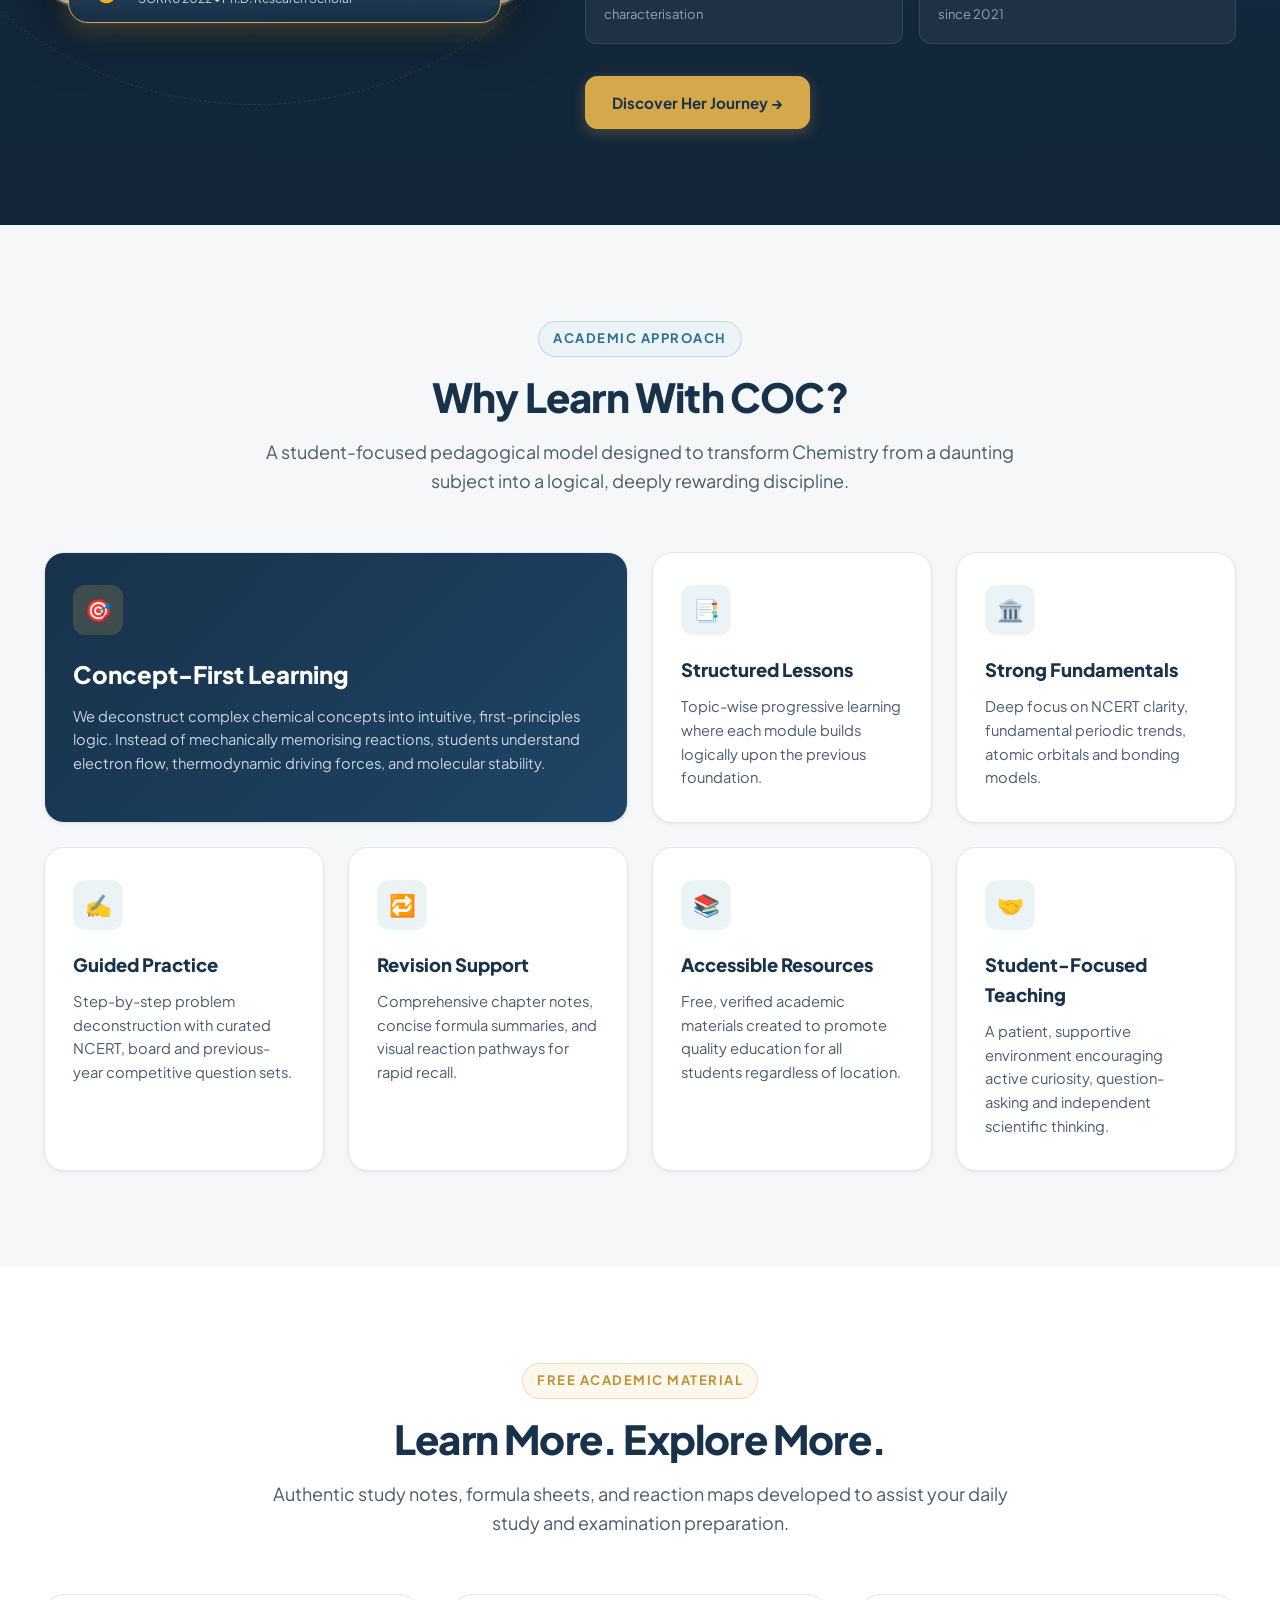
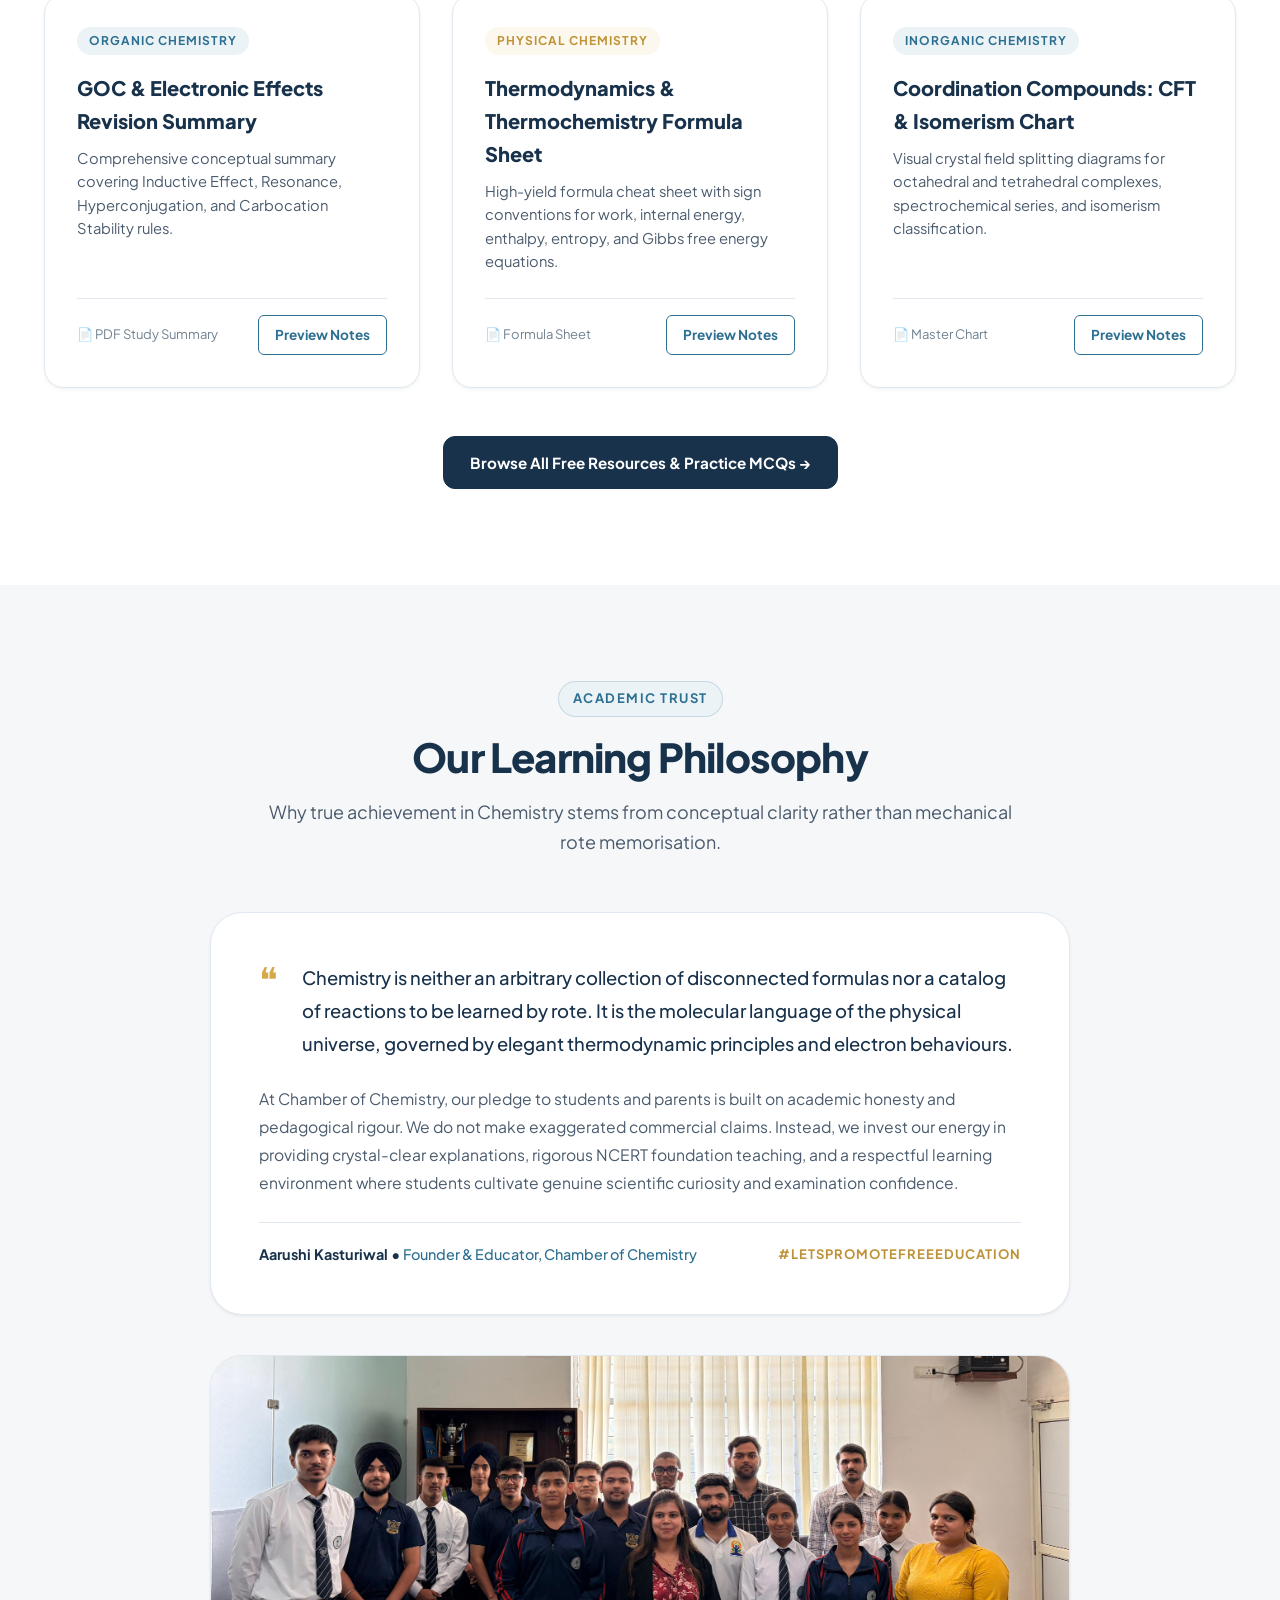
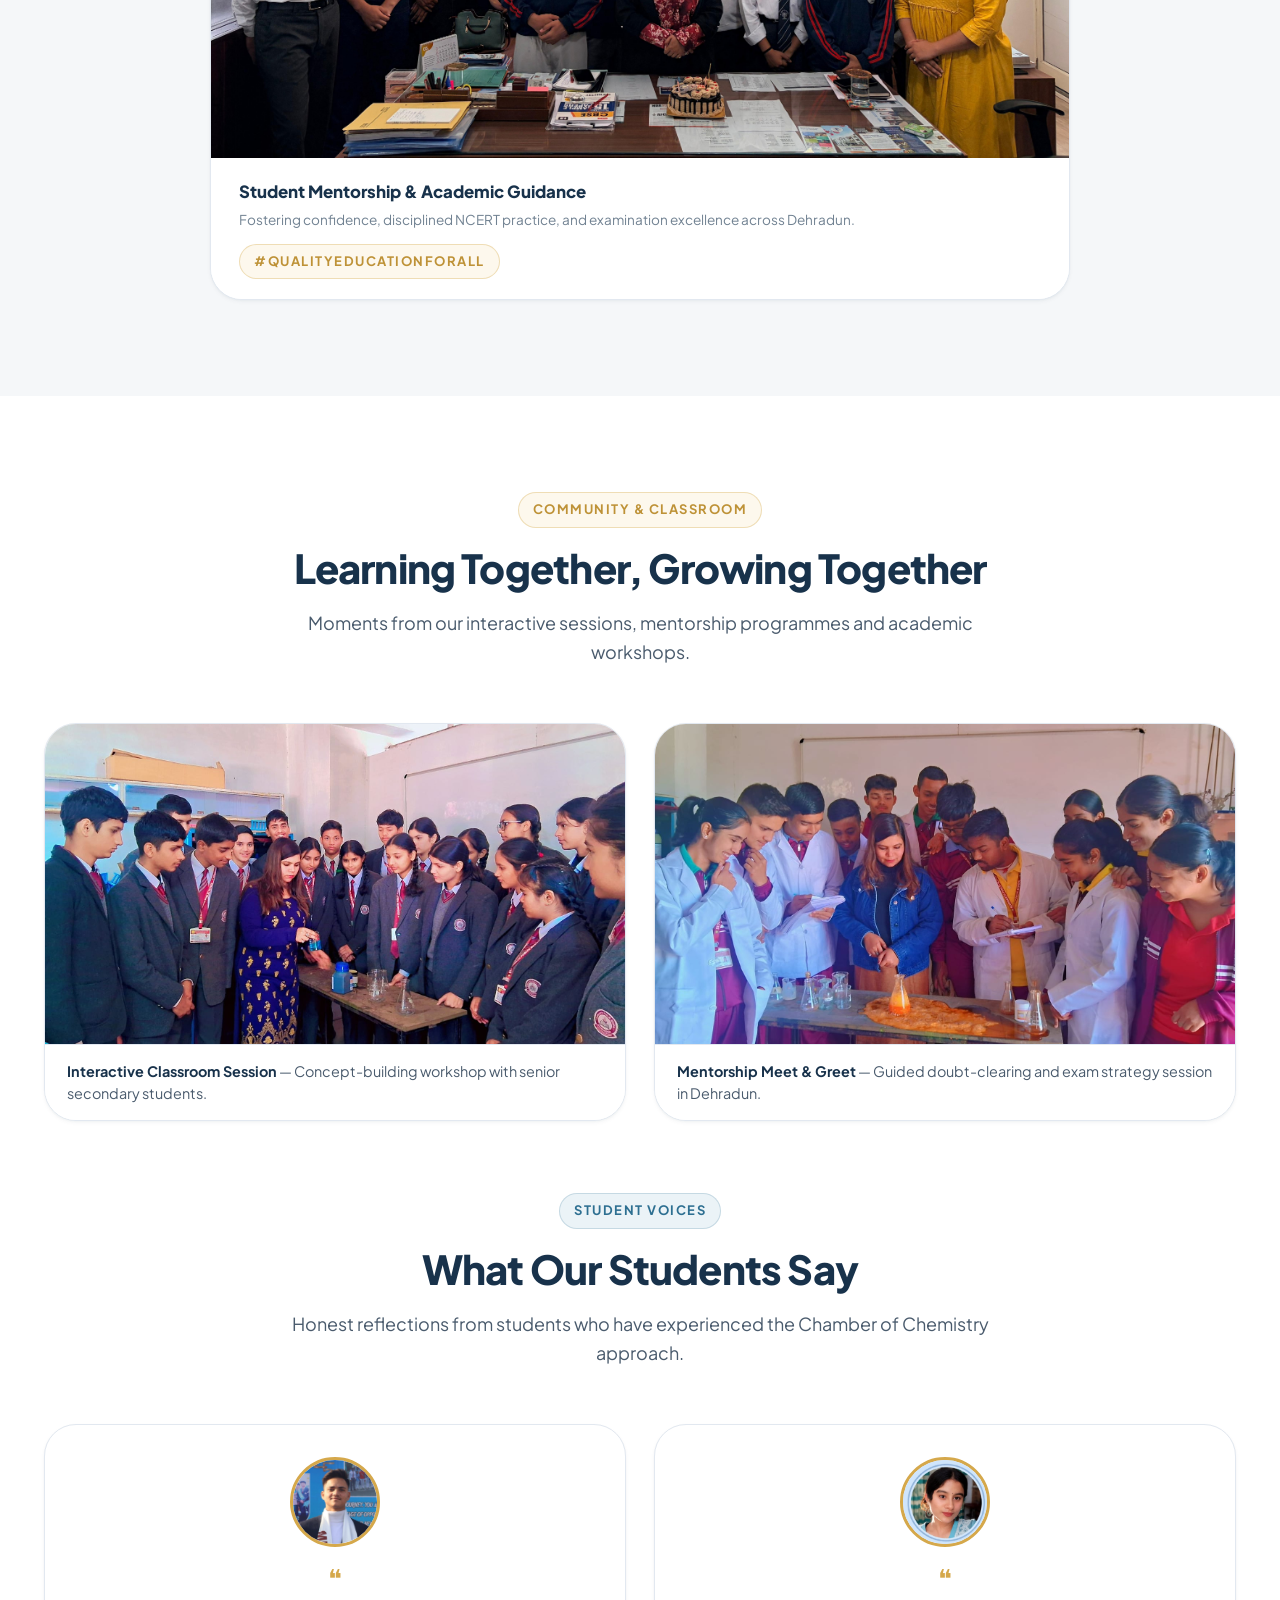
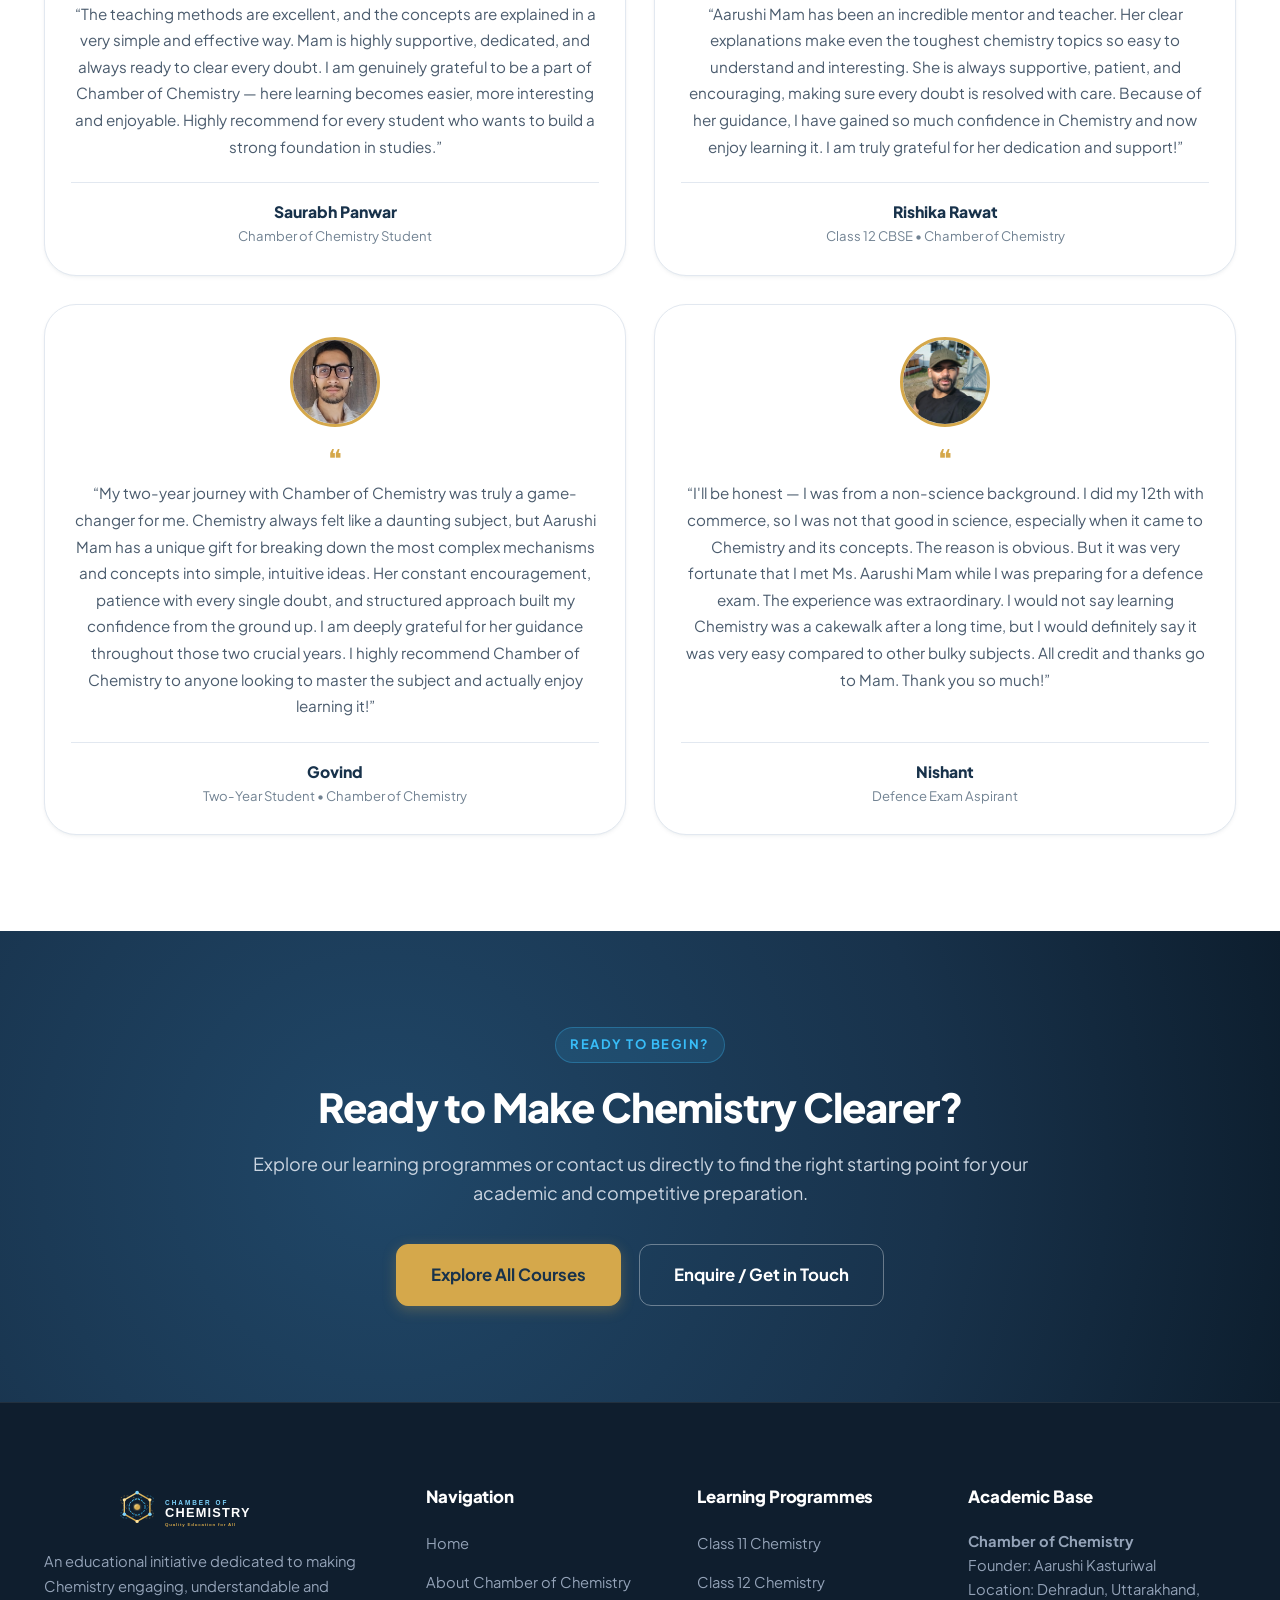
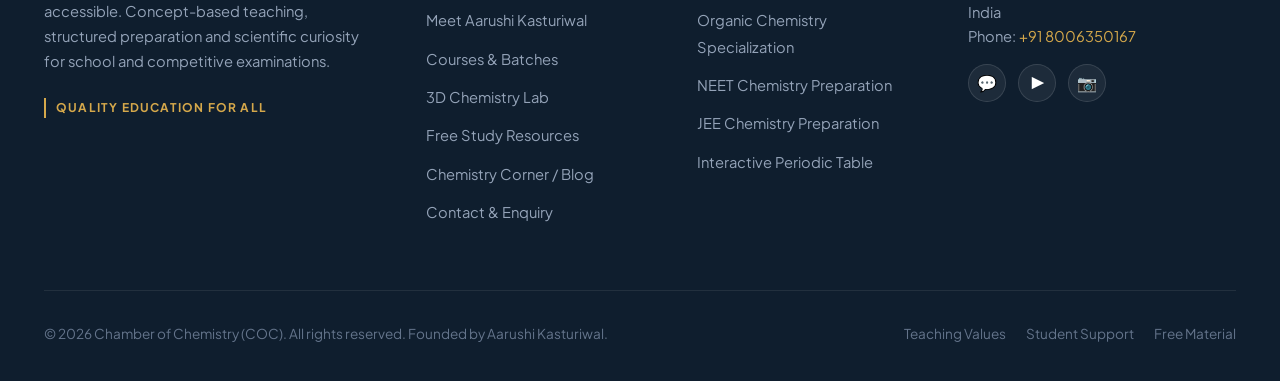
==== commit 5188aa93: "fixes" ====
--- a/about.html
+++ b/about.html
@@ -11,21 +11,21 @@
   <meta name="keywords" content="Chemistry Classes, Chemistry Online Classes, Organic Chemistry Classes, Class 11 Chemistry, Class 12 Chemistry, NEET Chemistry Preparation, JEE Chemistry Preparation, Chamber of Chemistry, Aarushi Kasturiwal Chemistry Educator, Dehradun Chemistry" />
   <meta name="author" content="Aarushi Kasturiwal, Chamber of Chemistry" />
   <meta name="robots" content="index, follow" />
-  <link rel="canonical" href="https://chamberofchemistry.com/" />
+  <link rel="canonical" href="https://chambersofchemistry.vercel.app/" />
 
   <!-- Open Graph / Facebook -->
   <meta property="og:type" content="website" />
-  <meta property="og:url" content="https://chamberofchemistry.com/" />
+  <meta property="og:url" content="https://chambersofchemistry.vercel.app/" />
   <meta property="og:title" content="Chamber of Chemistry | Quality Education for All" />
   <meta property="og:description" content="Discover the beauty of Chemistry through clear concepts, guided learning, scientific curiosity and structured preparation." />
-  <meta property="og:image" content="https://chamberofchemistry.com/assets/images/logo.svg" />
+  <meta property="og:image" content="https://chambersofchemistry.vercel.app/assets/images/logo.svg" />
 
   <!-- Twitter -->
   <meta property="twitter:card" content="summary_large_image" />
-  <meta property="twitter:url" content="https://chamberofchemistry.com/" />
+  <meta property="twitter:url" content="https://chambersofchemistry.vercel.app/" />
   <meta property="twitter:title" content="Chamber of Chemistry | Quality Education for All" />
   <meta property="twitter:description" content="Understand Chemistry. Build Confidence. Achieve More. Concept-based Chemistry education by NEET JEE NDA specialist Aarushi Kasturiwal." />
-  <meta property="twitter:image" content="https://chamberofchemistry.com/assets/images/logo.svg" />
+  <meta property="twitter:image" content="https://chambersofchemistry.vercel.app/assets/images/logo.svg" />
 
   <!-- Favicon -->
   <link rel="icon" type="image/svg+xml" href="assets/images/favicon.svg" />
@@ -41,16 +41,16 @@
     "@graph": [
       {
         "@type": "EducationalOrganization",
-        "@id": "https://chamberofchemistry.com/#organization",
+        "@id": "https://chambersofchemistry.vercel.app/#organization",
         "name": "Chamber of Chemistry",
         "alternateName": "COC",
-        "url": "https://chamberofchemistry.com/",
-        "logo": "https://chamberofchemistry.com/assets/images/logo.svg",
+        "url": "https://chambersofchemistry.vercel.app/",
+        "logo": "https://chambersofchemistry.vercel.app/assets/images/logo.svg",
         "slogan": "Quality Education for All",
         "description": "Educational platform dedicated to making Chemistry engaging, understandable, and accessible through concept-based learning, structured study materials, and examination guidance.",
         "founder": {
           "@type": "Person",
-          "@id": "https://chamberofchemistry.com/#founder",
+          "@id": "https://chambersofchemistry.vercel.app/#founder",
           "name": "Aarushi Kasturiwal",
           "jobTitle": "Founder & Chemistry Educator",
           "alumniOf": [
@@ -79,11 +79,11 @@
       },
       {
         "@type": "WebSite",
-        "@id": "https://chamberofchemistry.com/#website",
-        "url": "https://chamberofchemistry.com/",
+        "@id": "https://chambersofchemistry.vercel.app/#website",
+        "url": "https://chambersofchemistry.vercel.app/",
         "name": "Chamber of Chemistry",
         "publisher": {
-          "@id": "https://chamberofchemistry.com/#organization"
+          "@id": "https://chambersofchemistry.vercel.app/#organization"
         }
       }
     ]
@@ -944,10 +944,10 @@
             <strong>Chamber of Chemistry</strong><br />
             Founder: Aarushi Kasturiwal<br />
             Location: Dehradun, Uttarakhand, India<br />
-            Phone: <a href="tel:+918006350167" style="color: var(--color-warm-gold);">+91 8006350167</a>
+            Phone: <a href="tel:+6395328731" style="color: var(--color-warm-gold);">+91 8006350167</a>
           </p>
           <div class="social-links-row">
-            <a href="https://wa.me/918006350167" class="social-btn" target="_blank" rel="noopener noreferrer" aria-label="WhatsApp Contact">
+            <a href="https://wa.me/6395328731" class="social-btn" target="_blank" rel="noopener noreferrer" aria-label="WhatsApp Contact">
               💬
             </a>
             <a href="https://www.youtube.com/@chamberofchemistry" class="social-btn" target="_blank" rel="noopener noreferrer" aria-label="Chamber of Chemistry YouTube">
